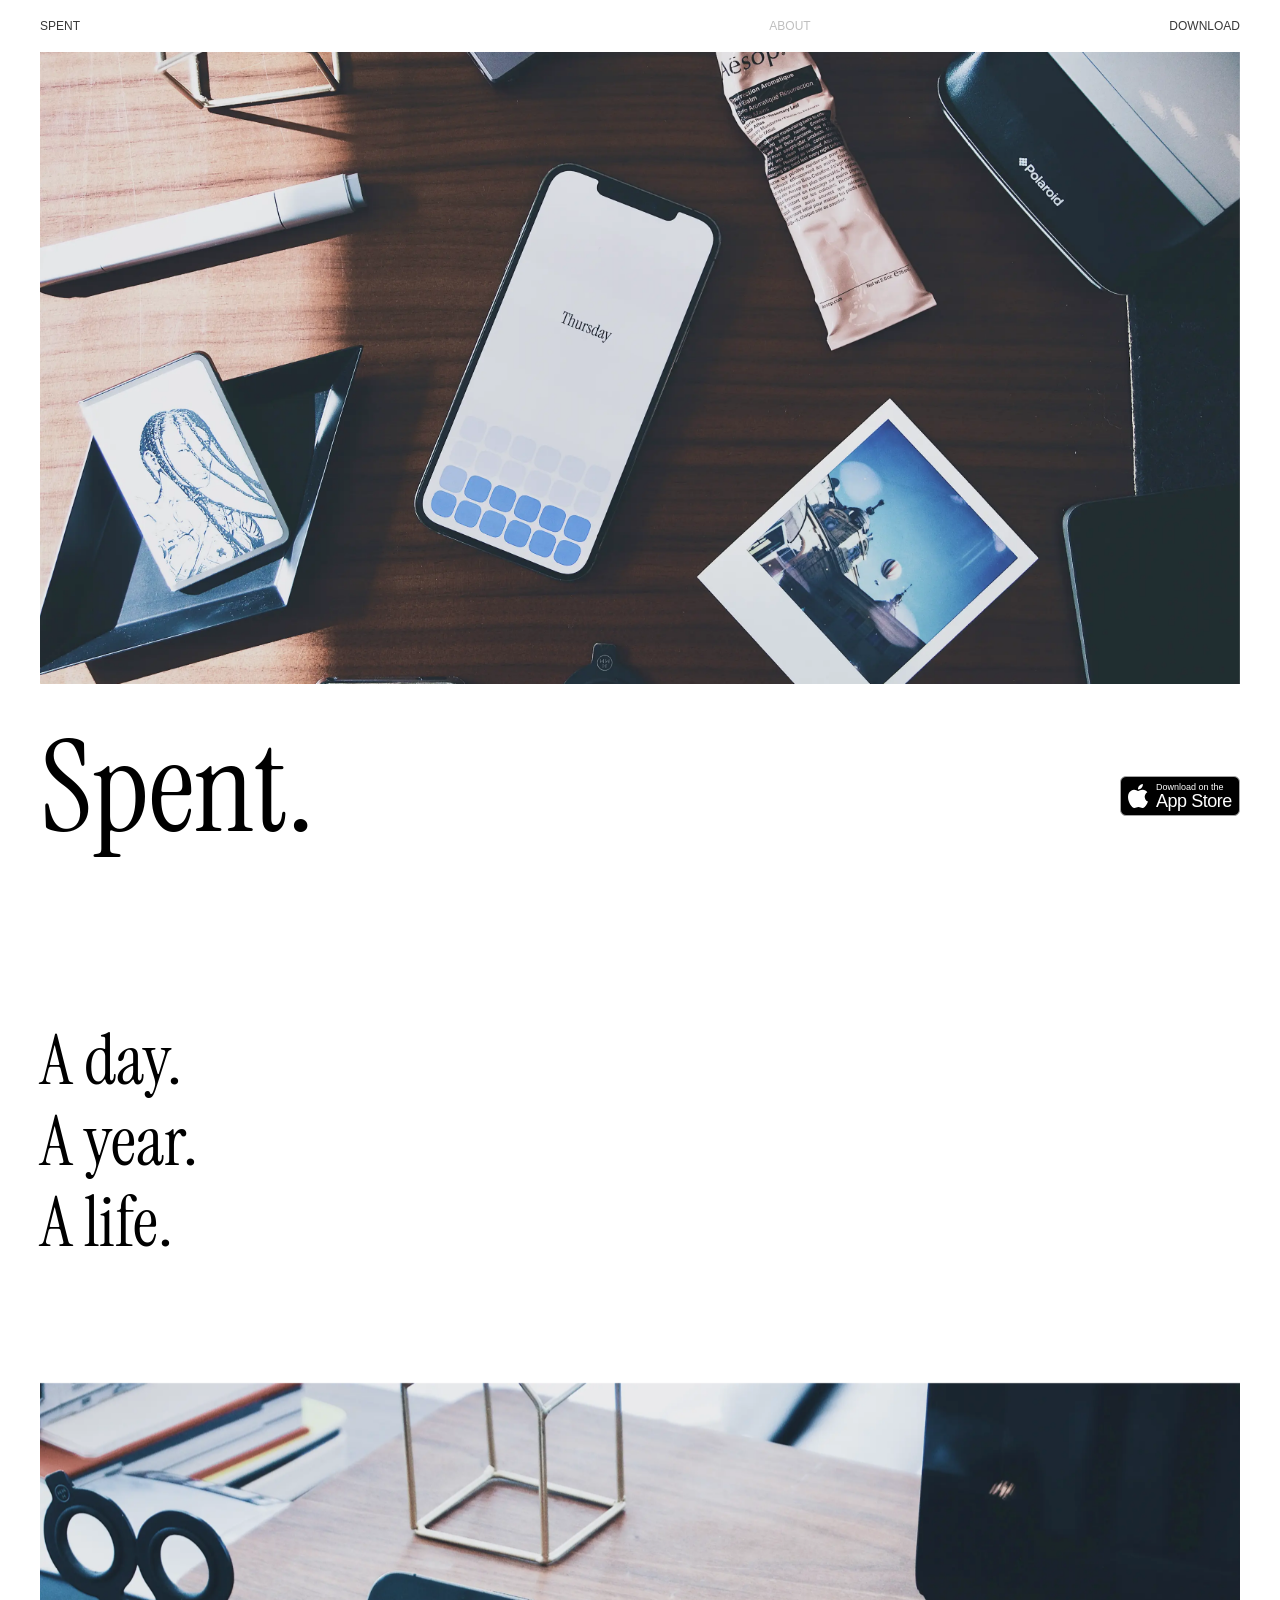
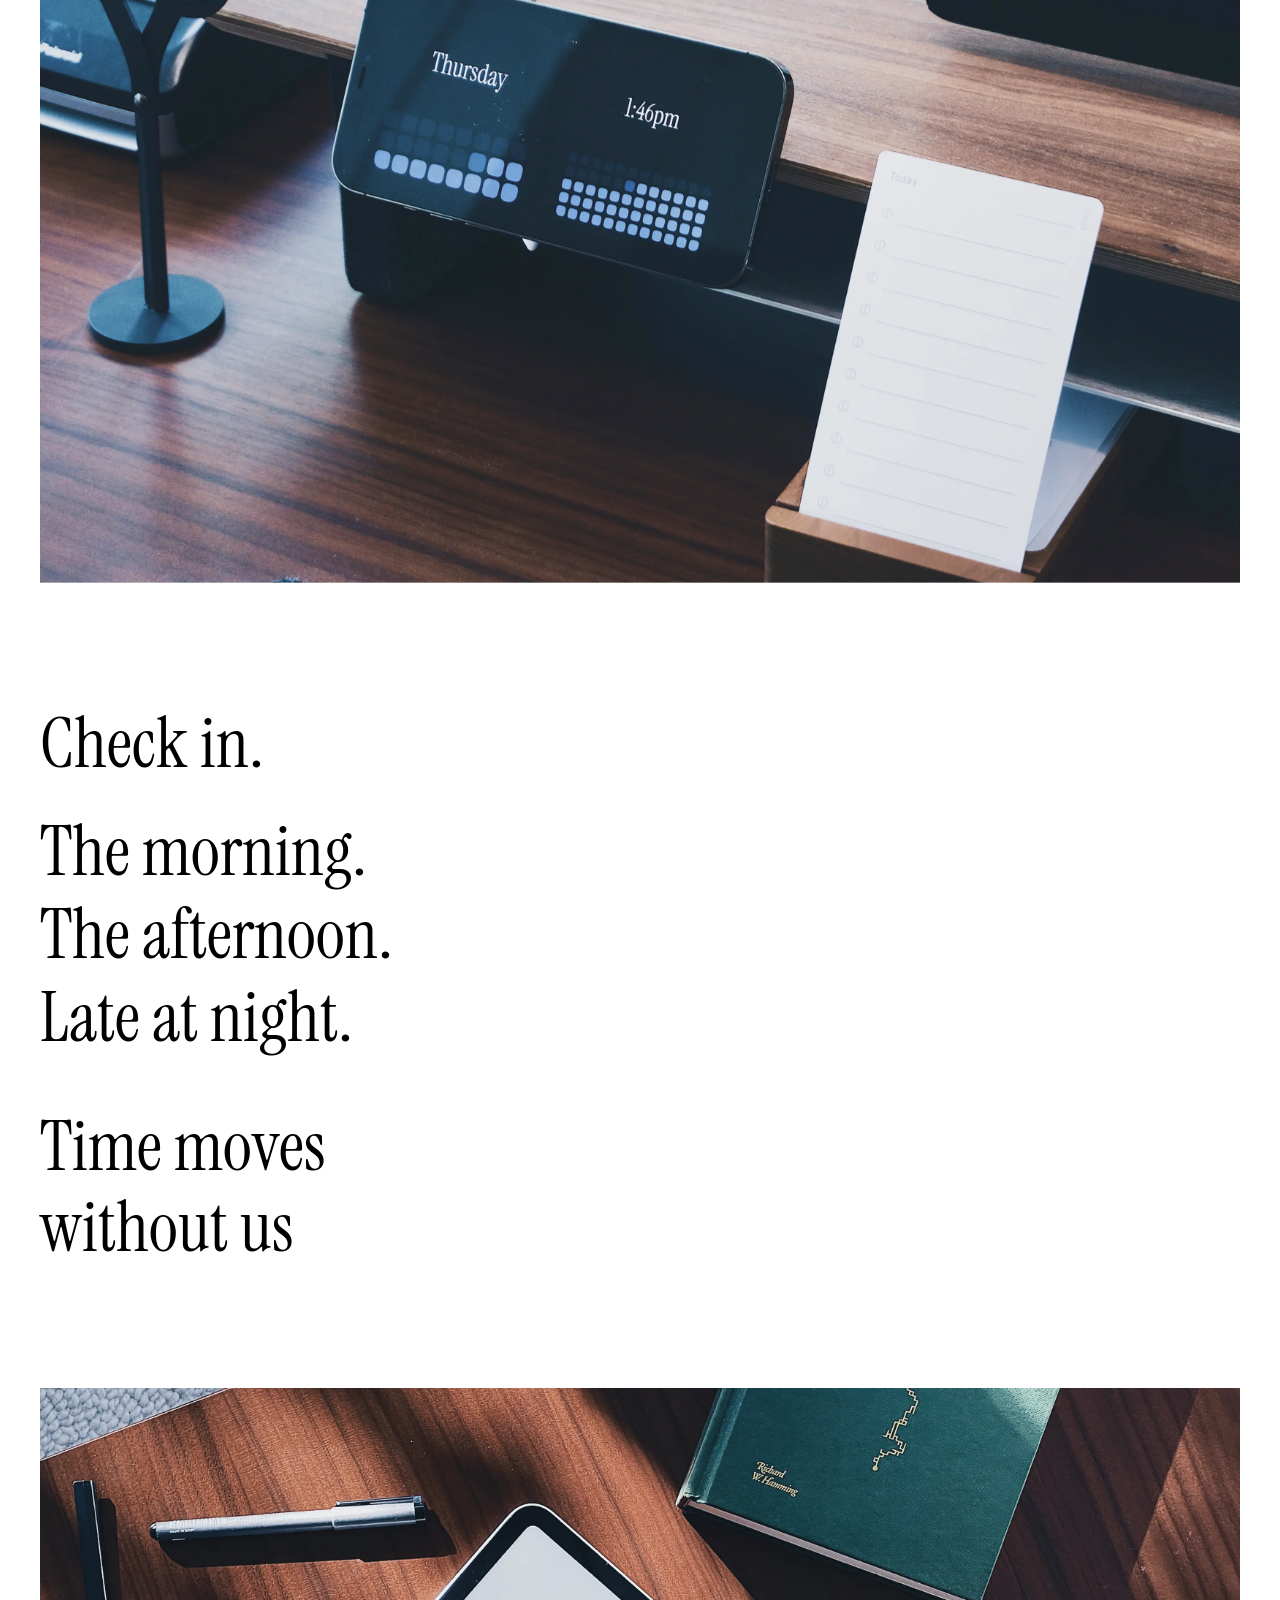
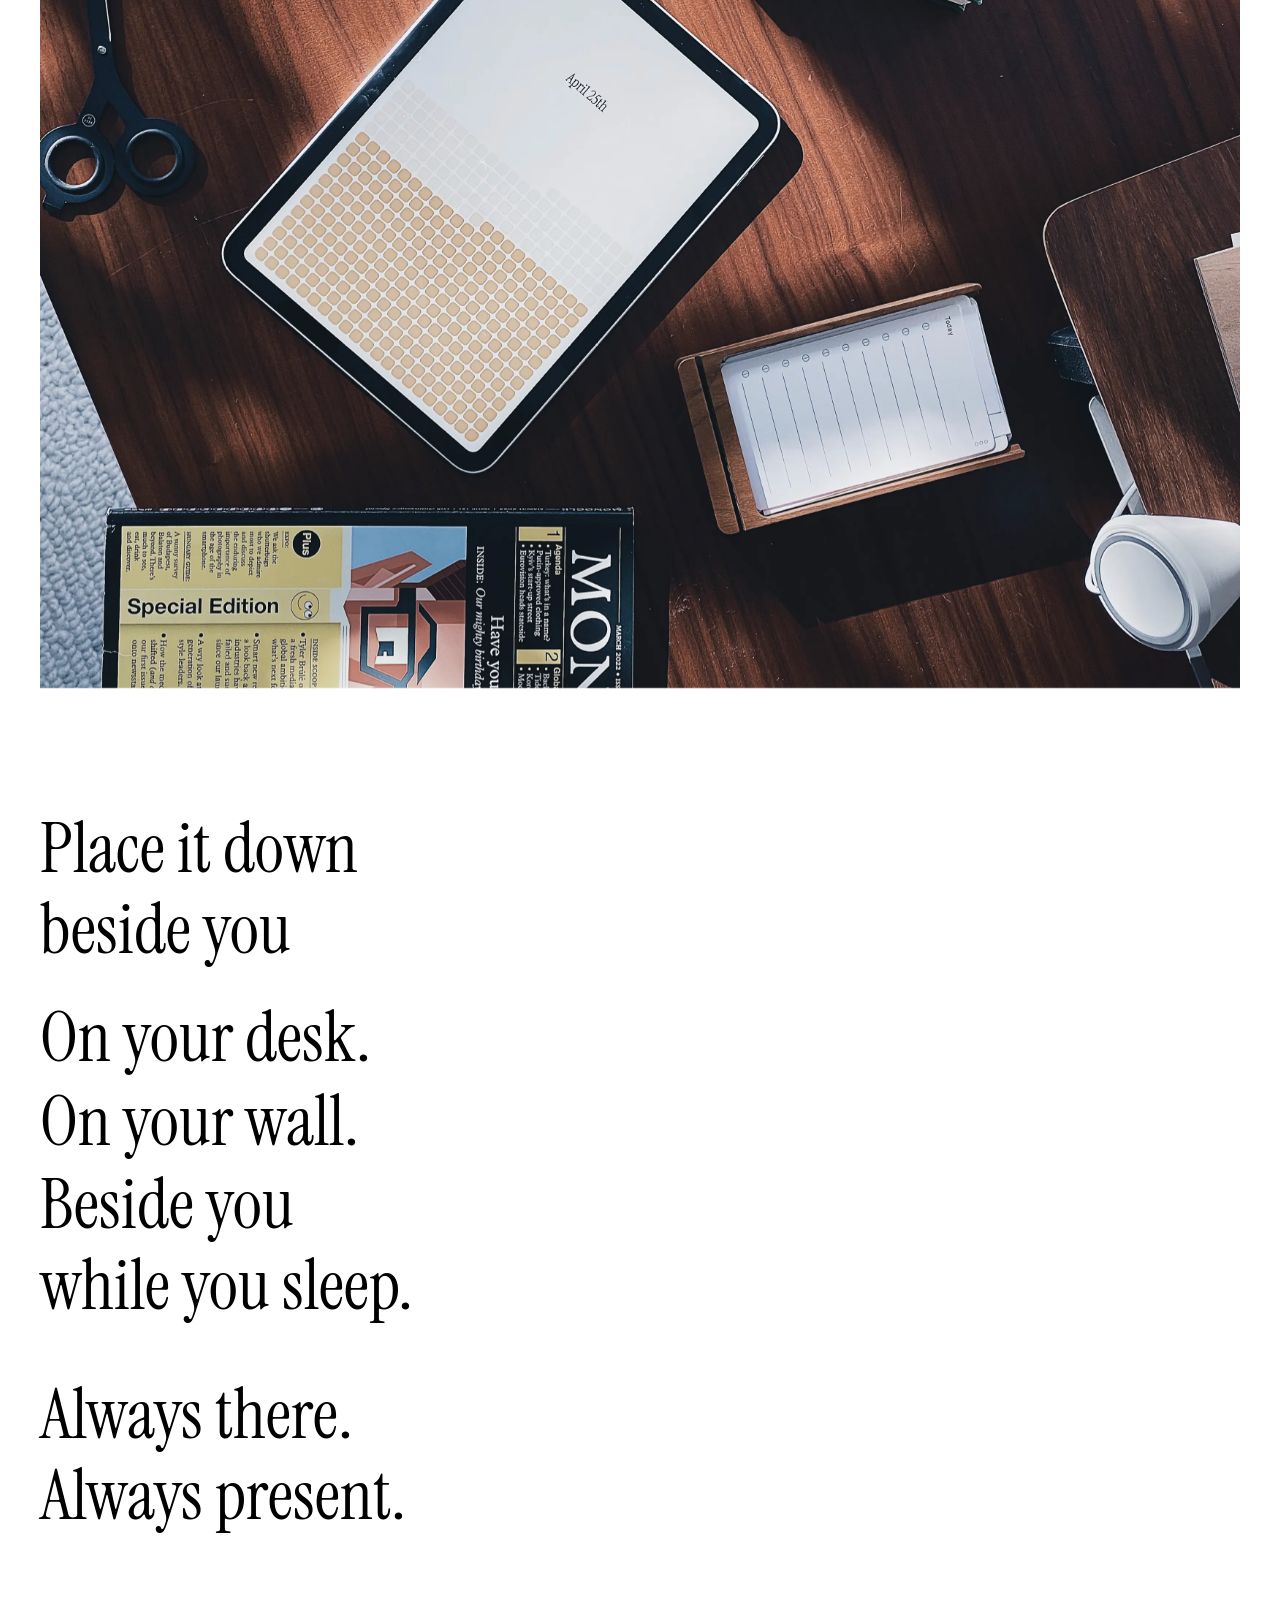
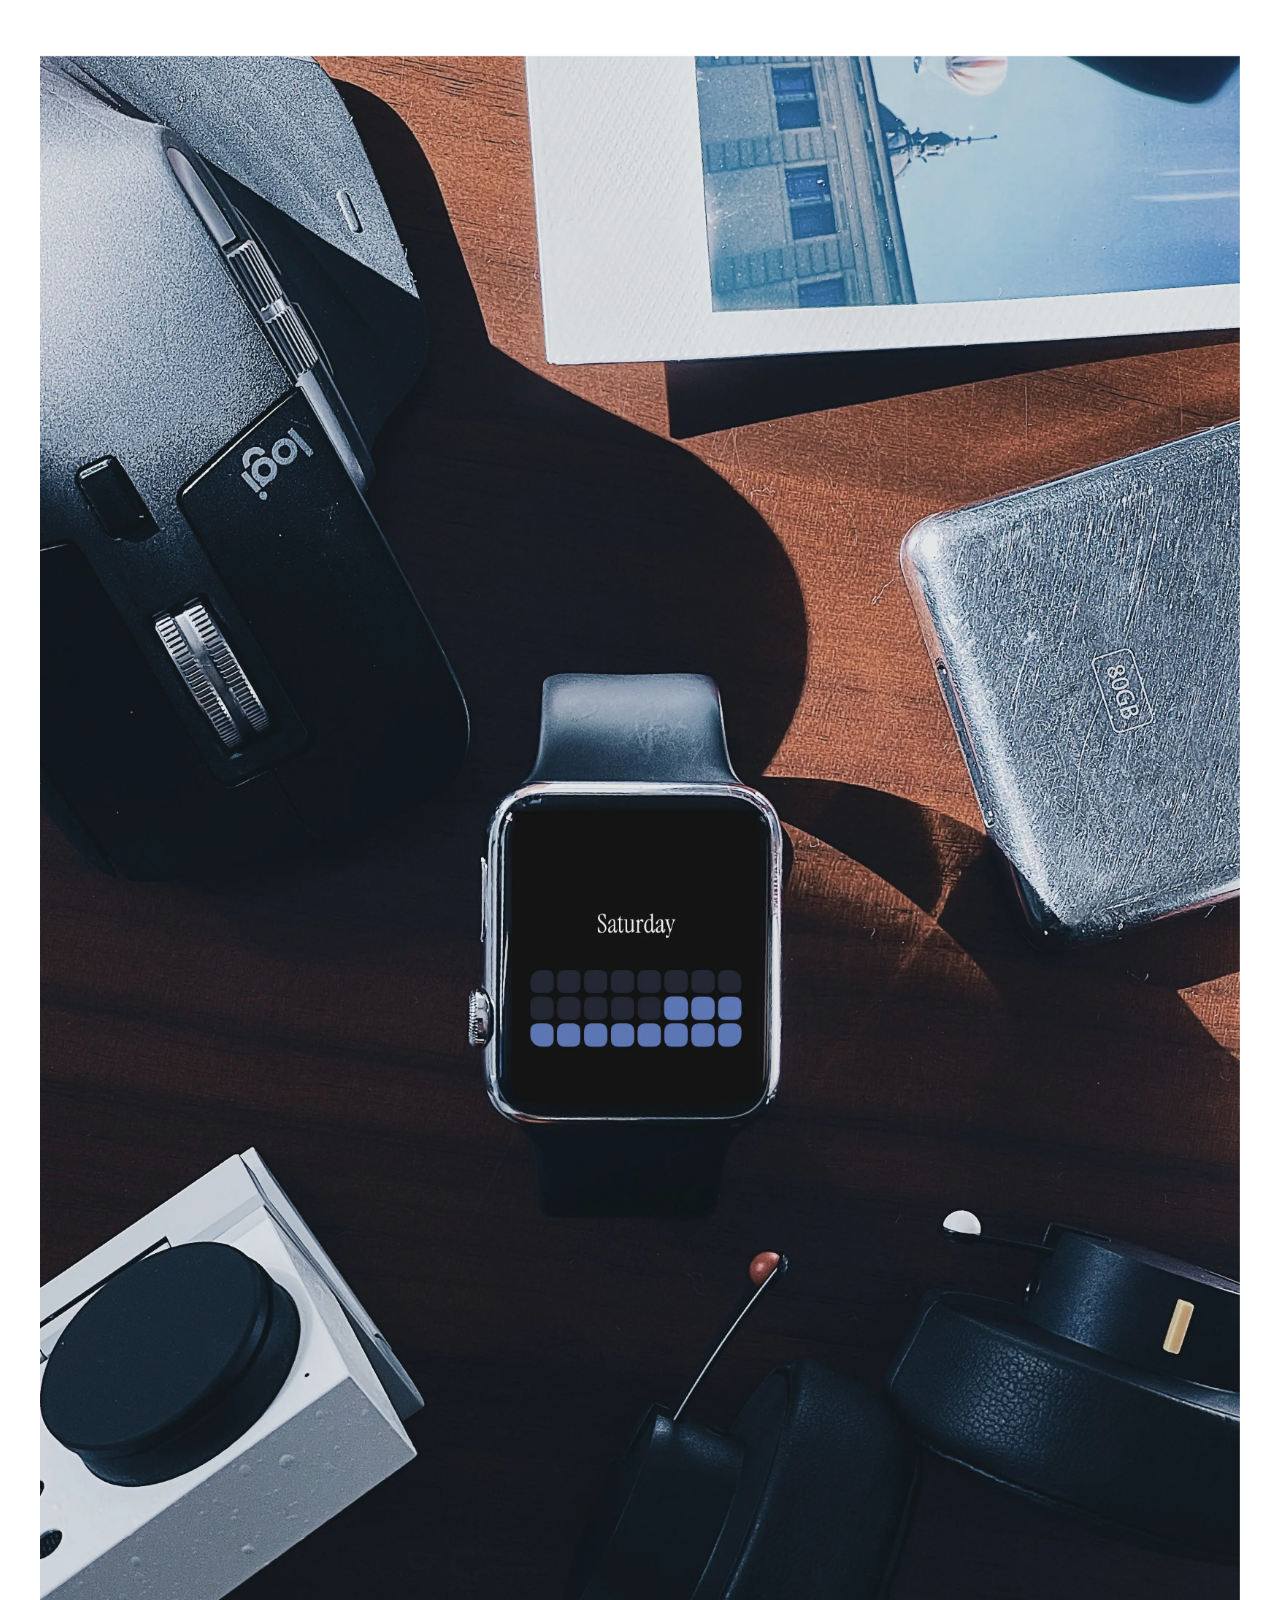
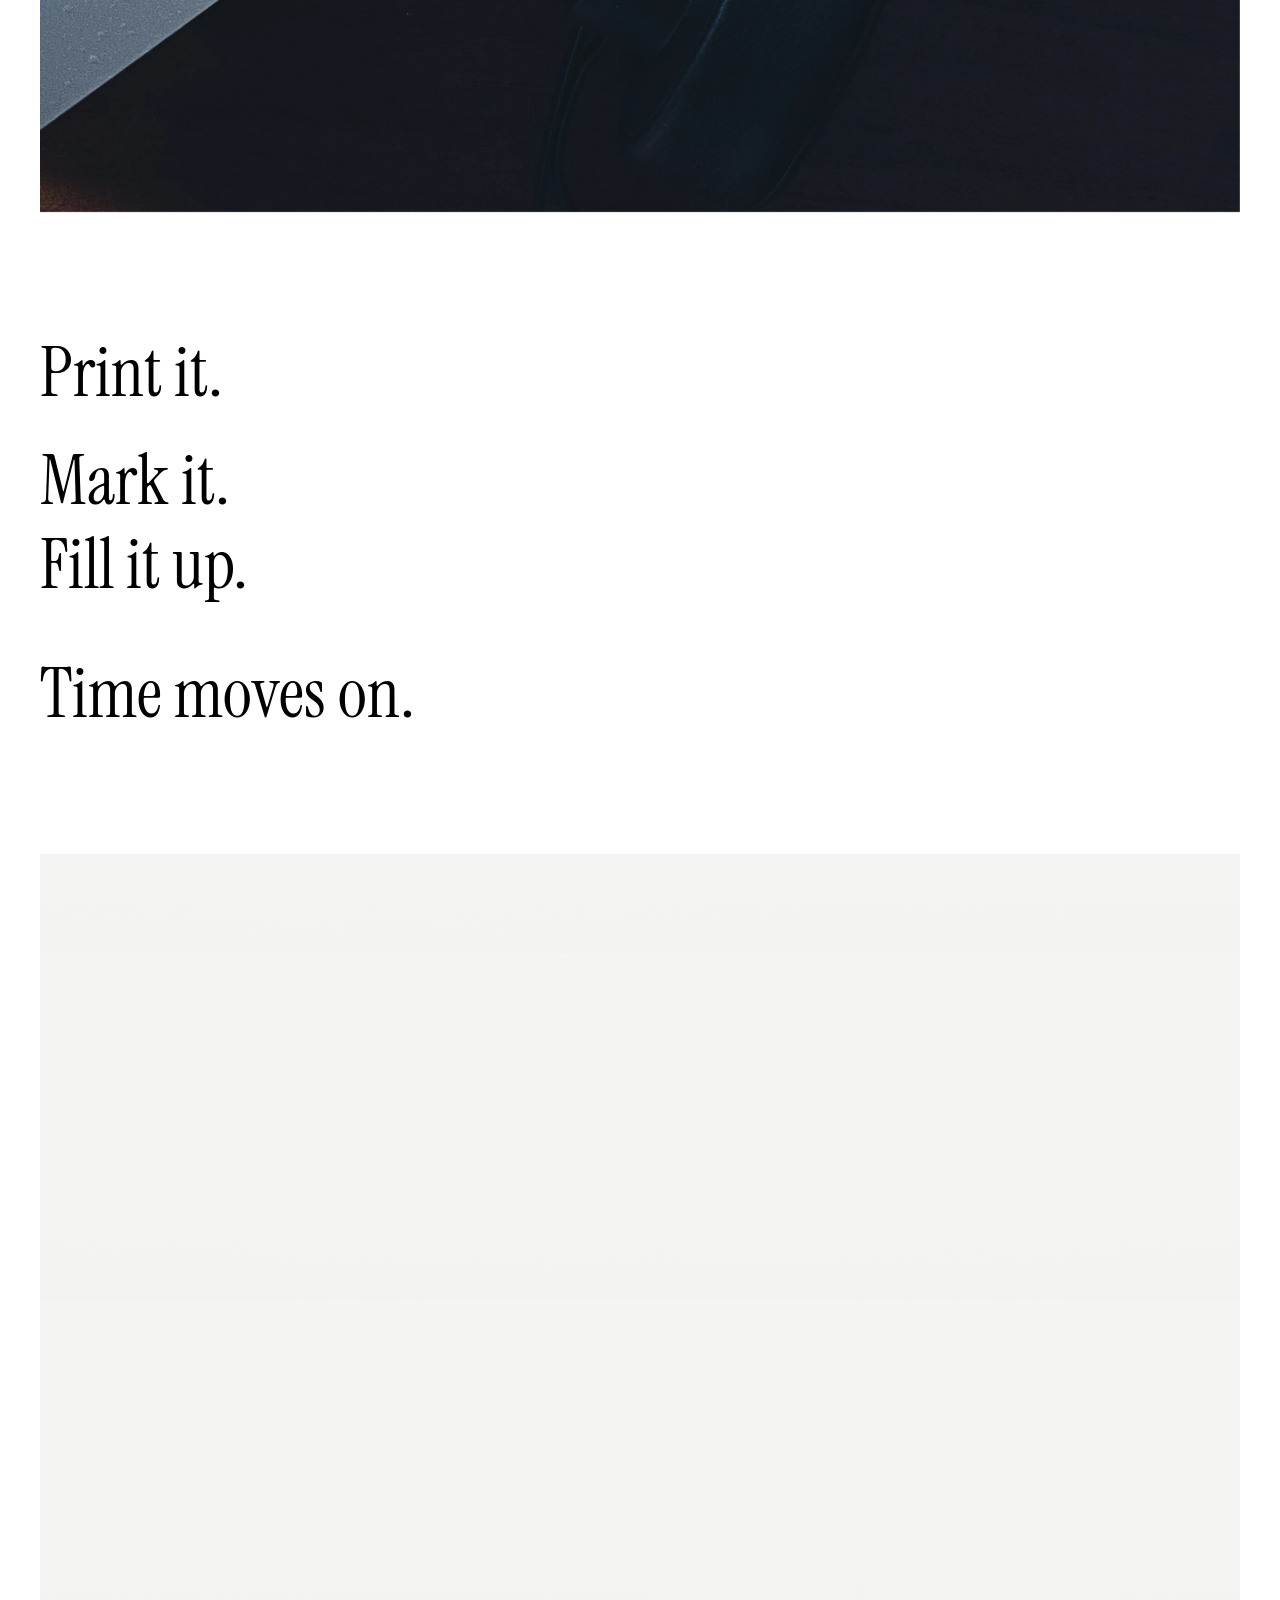
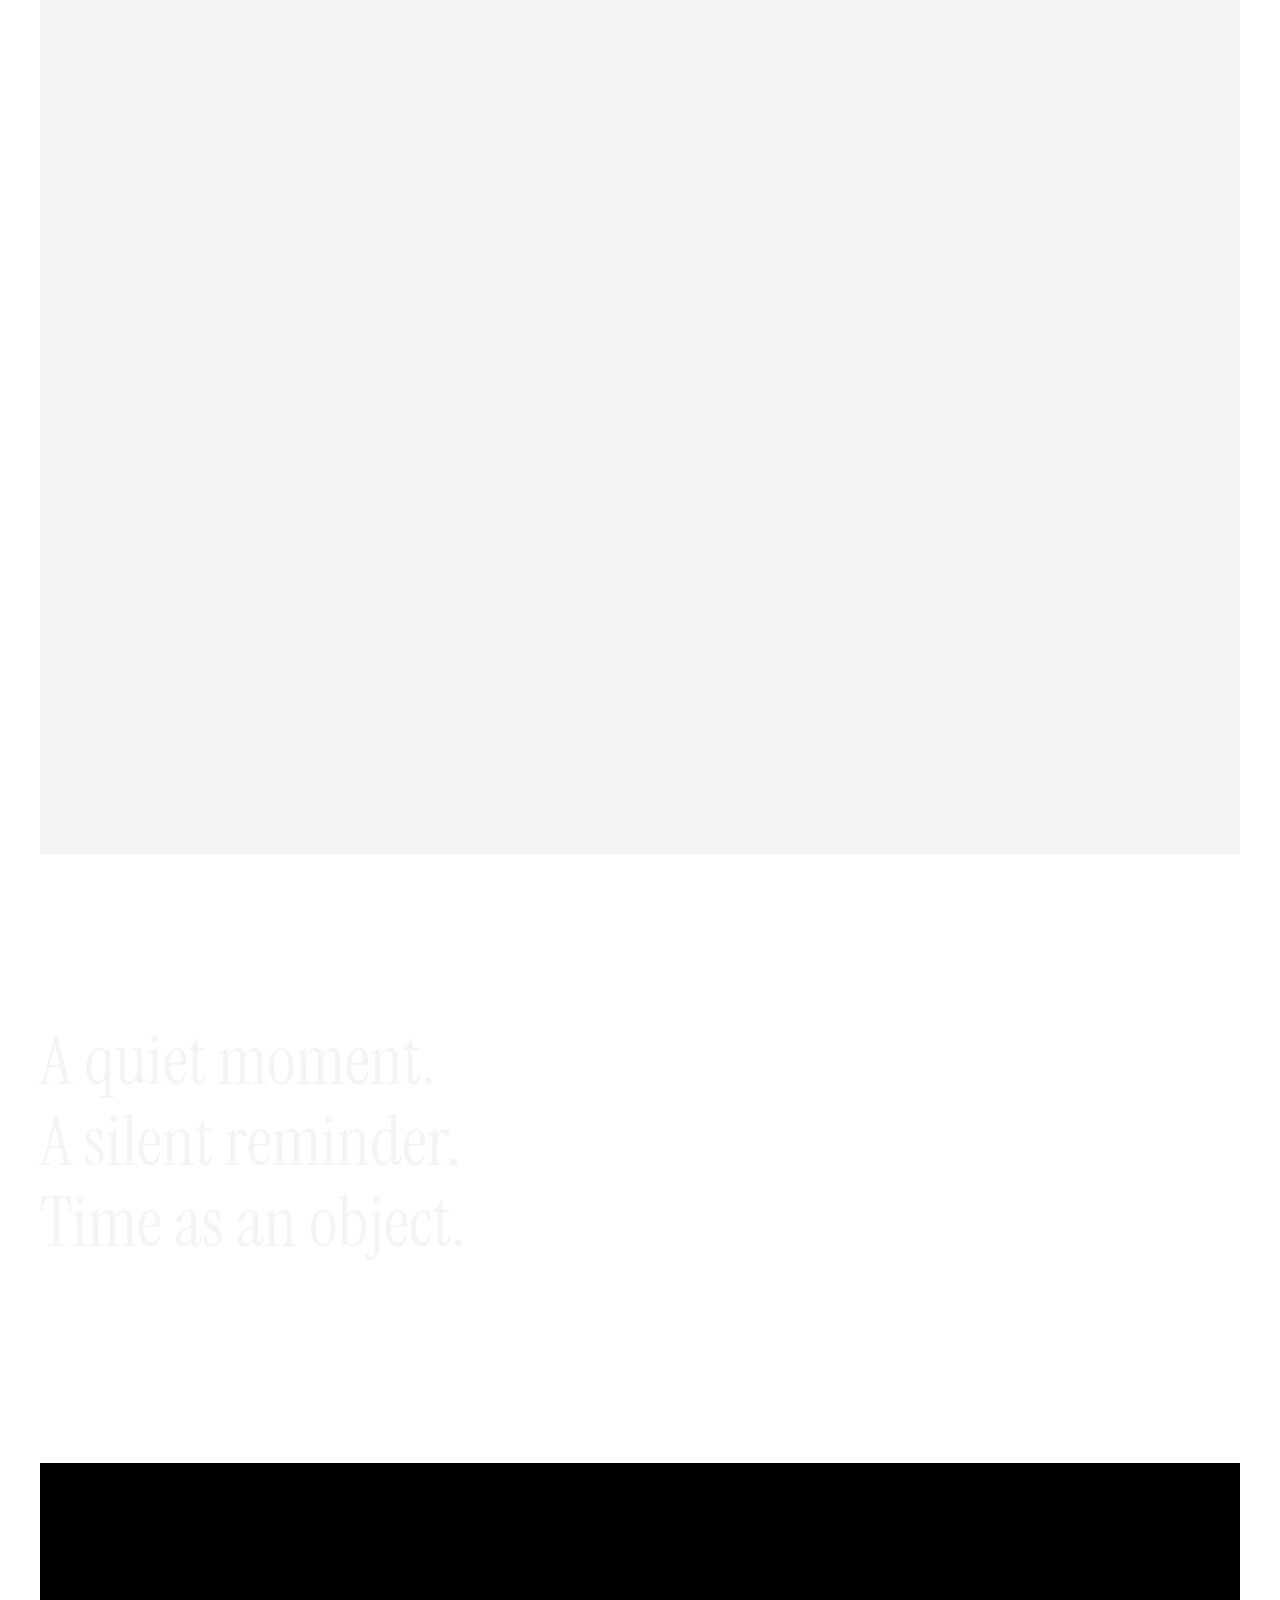
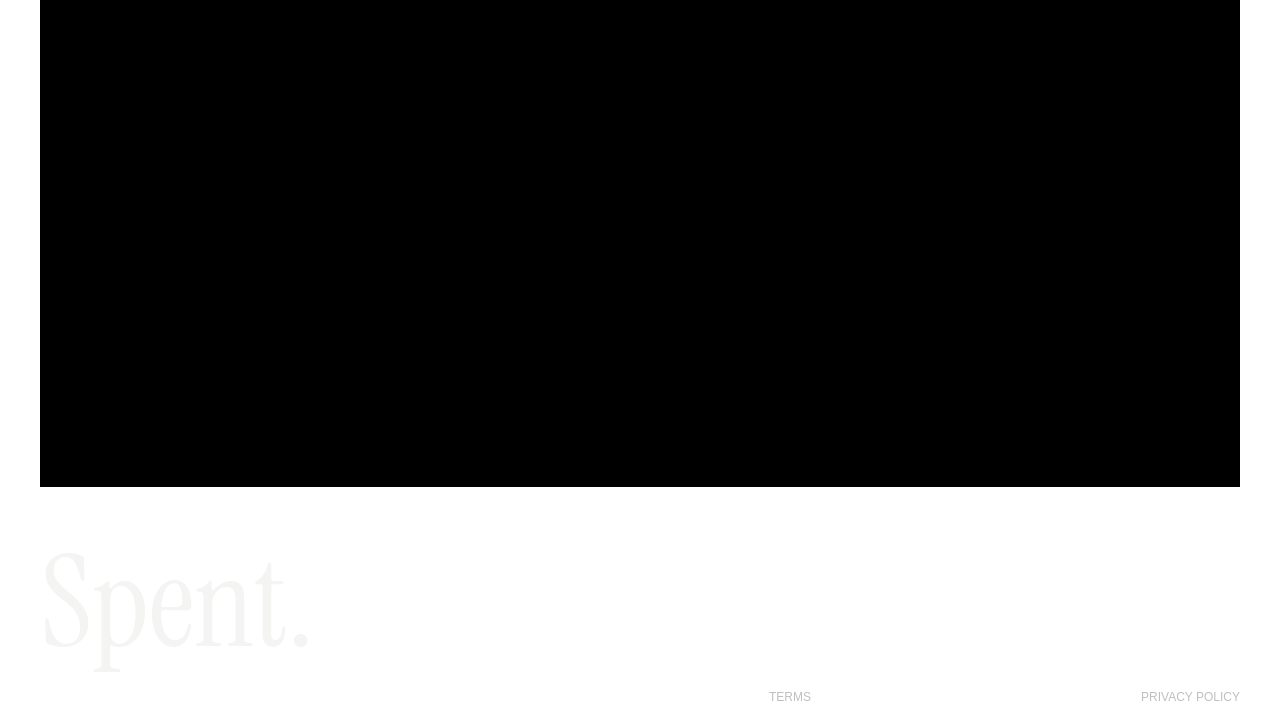
==== index.html @ 056eb9f5 "Play the nav intro fade only once per session. Remember the first hero-page visit in sessionStorage " ====
<!DOCTYPE html>
<html lang="en">
<head>
    <meta charset="UTF-8">
    <meta name="viewport" content="width=device-width, initial-scale=1.0">
    <title>Spent.</title>
    <meta name="description" content="A day. A year. A life.">
    <link rel="preconnect" href="https://fonts.googleapis.com">
    <link rel="preconnect" href="https://fonts.gstatic.com" crossorigin>
    <link href="https://fonts.googleapis.com/css2?family=Inter:wght@500;600&display=swap" rel="stylesheet">
    <link rel="stylesheet" href="styles.css">
    <meta name="apple-mobile-web-app-capable" content="yes">
    <meta name="apple-mobile-web-app-status-bar-style" content="default">
    <link rel="icon" type="image/svg+xml" href="images/favicon/favicon.svg">
    <script>
        try {
            if (sessionStorage.getItem("spent-nav-intro-seen")) {
                document.documentElement.classList.add("nav-intro-seen");
            }
        } catch (error) {}
    </script>
</head>
<body>
    <div class="page" data-node-id="585:6584">
        <div class="top-screen">
            <header class="menu" data-node-id="579:6534">
                <nav class="nav" aria-label="Primary" data-node-id="579:6535">
                    <a href="index.html" class="nav-link nav-link--active nav-link--spent">Spent</a>
                    <span class="nav-spacer" aria-hidden="true"></span>
                    <a href="about.html" class="nav-link nav-link--dimmed">About</a>
                    <a href="#" class="nav-link nav-link--active nav-link--download">Download</a>
                </nav>
            </header>

            <div class="home-frame" data-node-id="579:6540">
                <section class="hero" data-node-id="579:6541">
                    <div class="hero-media is-developing">
                        <img
                            class="hero-image"
                            src="images/hero.webp"
                            alt="Spent on iPhone, on a wooden desk with everyday objects"
                            width="3284"
                            height="2174"
                            fetchpriority="high"
                        >
                        <span class="hero-develop" aria-hidden="true"></span>
                    </div>
                </section>

                <section class="title-row">
                    <h1 class="title" data-node-id="579:6542">Spent.</h1>
                    <a
                        href="#"
                        class="app-store-badge"
                        aria-label="Download on the App Store"
                        data-node-id="579:6544"
                    >
                        <span class="app-store-badge__icon" aria-hidden="true">
                            <img src="assets/apple-logo.svg" alt="">
                        </span>
                        <span class="app-store-badge__copy">
                            <span class="app-store-badge__line">Download on the</span>
                            <span class="app-store-badge__store">App Store</span>
                        </span>
                    </a>
                </section>
            </div>
        </div>

        <main class="story">
            <section id="about" class="story-intro">
                <p class="story-line">A day.</p>
                <p class="story-line">A year.</p>
                <p class="story-line">A life.</p>
            </section>

            <section class="story-block">
                <div class="story-media">
                    <img
                        class="story-image"
                        src="images/story/check-in.webp"
                        alt="Spent on a desk beneath a monitor stand"
                        width="2000"
                        height="1333"
                        loading="lazy"
                    >
                    <span class="story-develop" aria-hidden="true"></span>
                </div>
                <div class="story-copy">
                    <p class="story-line story-line--lead">Check in.</p>
                    <p class="story-line">The morning.</p>
                    <p class="story-line">The afternoon.</p>
                    <p class="story-line">Late at night.</p>
                    <p class="story-line story-line--close">Time moves<br>without us</p>
                </div>
            </section>

            <section class="story-block">
                <div class="story-media">
                    <img
                        class="story-image"
                        src="images/story/beside-you.webp"
                        alt="Spent on iPad on a desk in sunlight"
                        width="2000"
                        height="1333"
                        loading="lazy"
                    >
                    <span class="story-develop" aria-hidden="true"></span>
                </div>
                <div class="story-copy">
                    <p class="story-line story-line--lead">Place it down<br>beside you</p>
                    <p class="story-line">On your desk.</p>
                    <p class="story-line">On your wall.</p>
                    <p class="story-line">Beside you<br>while you sleep.</p>
                    <p class="story-line story-line--close">Always there.<br>Always present.</p>
                </div>
            </section>

            <section class="story-block">
                <div class="story-media">
                    <img
                        class="story-image"
                        src="images/story/print-it.webp"
                        alt="Apple Watch on a wrist in soft light"
                        width="2000"
                        height="1333"
                        loading="lazy"
                    >
                    <span class="story-develop" aria-hidden="true"></span>
                </div>
                <div class="story-copy">
                    <p class="story-line story-line--lead">Print it.</p>
                    <p class="story-line">Mark it.</p>
                    <p class="story-line">Fill it up.</p>
                    <p class="story-line story-line--close">Time moves on.</p>
                </div>
            </section>

            <section class="story-block story-block--last">
                <div class="story-media">
                    <img
                        class="story-image"
                        src="images/story/quiet-moment.webp"
                        alt="A printed year calendar pinned to a white wall"
                        width="2000"
                        height="1333"
                        loading="lazy"
                    >
                    <span class="story-develop" aria-hidden="true"></span>
                </div>
                <div class="story-copy">
                    <p class="story-line story-line--close">A quiet moment.<br>A silent reminder.<br>Time as an object.</p>
                </div>
            </section>
        </main>

        <footer class="site-footer">
            <div class="site-footer__credit">
                <p class="site-footer__text">An object by StudioStudio</p>
            </div>
            <div class="site-footer__closing">
                <div class="site-footer__title-row">
                    <p class="title site-footer__title">Spent.</p>
                    <a
                        href="#"
                        class="app-store-badge"
                        aria-label="Download on the App Store"
                    >
                        <span class="app-store-badge__icon" aria-hidden="true">
                            <img src="assets/apple-logo.svg" alt="">
                        </span>
                        <span class="app-store-badge__copy">
                            <span class="app-store-badge__line">Download on the</span>
                            <span class="app-store-badge__store">App Store</span>
                        </span>
                    </a>
                </div>
                <nav class="site-footer__legal-nav" aria-label="Legal">
                    <a href="#" class="site-footer__legal-link site-footer__legal-link--terms">Terms</a>
                    <a href="#" class="site-footer__legal-link site-footer__legal-link--privacy">Privacy Policy</a>
                </nav>
            </div>
        </footer>
    </div>
    <script src="main.js"></script>
</body>
</html>
---- styles.css ----
/* Figma tokens — file IQTXoSvIH6yAjoppLTlvnV, frame 585:6566 */
:root {
    --night: #383838;
    --text-dimmed: #bfbfbf;
    --background: #ffffff;
    --text-primary: #000000;
    --badge-border: #a6a6a6;
    --page-padding: 40px;
    --menu-padding: 20px;
    --section-gap: 48px;
    --title-size: 128px;
    --story-size: clamp(32px, 5.5vw, 88px);
    --story-block-gap: 120px;
    --footer-text-size: clamp(40px, 6vw, 72px);
    --footer-padding: 48px;
    --footer-top-gap: 40px;
    --reveal-duration: 1.35s;
    --reveal-ease: cubic-bezier(0.25, 0.1, 0.25, 1);
    --hero-develop-duration: 6.5s;
    --hero-develop-delay: 0.7s;
    --hero-develop-ease: cubic-bezier(0.22, 1, 0.36, 1);
    --nav-fade-delay: calc(var(--hero-develop-delay) + var(--hero-develop-duration) * 0.55);
    --story-develop-duration: calc(var(--hero-develop-duration) / 2);
    --story-develop-delay: calc(var(--hero-develop-delay) / 2);
    --polaroid-text: #f4f4f3;
    --text-develop-duration: var(--hero-develop-duration);
    --footer-develop-duration: calc(var(--text-develop-duration) * 1.5);
    --footer-develop-delay: calc(var(--hero-develop-delay) * 2);
    --footer-reveal-duration: calc(var(--reveal-duration) * 1.5);
    --link-hover-duration: 1.5s;
    --link-hover-ease: cubic-bezier(0.25, 0.1, 0.25, 1);
}

@font-face {
    font-family: "Instrument Serif";
    src: url("fonts/InstrumentSerif-Regular.ttf") format("truetype");
    font-weight: 400;
    font-style: normal;
    font-display: swap;
}

*,
*::before,
*::after {
    margin: 0;
    padding: 0;
    box-sizing: border-box;
    -webkit-font-smoothing: antialiased;
    -moz-osx-font-smoothing: grayscale;
}

html {
    height: 100%;
    scroll-behavior: smooth;
}

body {
    min-height: 100%;
    background-color: var(--background);
    color: var(--text-primary);
    overflow-x: hidden;
}

img {
    display: block;
    max-width: 100%;
}

video {
    display: block;
    max-width: 100%;
}

a {
    color: inherit;
    text-decoration: none;
}

.page {
    width: 100%;
    min-height: 100%;
    display: flex;
    flex-direction: column;
    align-items: center;
}

/* Figma Desktop frame — nav + hero + title = one viewport */
.top-screen {
    width: 100%;
    height: 100dvh;
    max-height: 100dvh;
    display: flex;
    flex-direction: column;
    align-items: center;
    padding-left: var(--page-padding);
    padding-right: var(--page-padding);
    padding-top: env(safe-area-inset-top);
    padding-bottom: env(safe-area-inset-bottom);
    overflow: hidden;
}

/* Section: menu — 579:6534 */
.menu {
    width: 100%;
    display: flex;
    align-items: center;
    justify-content: center;
    padding-top: var(--menu-padding);
    padding-bottom: var(--menu-padding);
    flex-shrink: 0;
}

.top-screen:has(.hero-media.is-developing) .menu,
.top-screen:has(.hero-media.is-developing) .title-row .app-store-badge {
    opacity: 0;
    animation: nav-fade-in var(--reveal-duration) var(--reveal-ease) var(--nav-fade-delay) both;
}

html.nav-intro-seen .top-screen:has(.hero-media.is-developing) .menu,
html.nav-intro-seen .top-screen:has(.hero-media.is-developing) .title-row .app-store-badge {
    opacity: 1;
    animation: none;
}

@keyframes nav-fade-in {
    from {
        opacity: 0;
    }

    to {
        opacity: 1;
    }
}

.nav {
    width: 100%;
    display: grid;
    grid-template-columns: repeat(4, 1fr);
    align-items: center;
    font-family: "Helvetica Neue", Helvetica, Inter, sans-serif;
    font-size: 12px;
    font-weight: 500;
    line-height: 1;
    text-transform: uppercase;
    white-space: nowrap;
}

.nav-link {
    font-weight: 500;
    transition: color var(--link-hover-duration) var(--link-hover-ease);
}

.nav-link--active {
    color: var(--night);
}

.nav-link--active:hover,
.nav-link--active:focus-visible {
    color: var(--text-dimmed);
}

.nav-link--spent {
    grid-column: 1;
    justify-self: start;
}

.nav-link--spent.nav-link--dimmed {
    grid-column: 1;
    justify-self: start;
}

.nav-spacer {
    grid-column: 2;
}

.nav-link--dimmed {
    color: var(--text-dimmed);
    grid-column: 3;
    justify-self: center;
}

.nav-link--dimmed:hover,
.nav-link--dimmed:focus-visible {
    color: var(--night);
}

.nav-link--about {
    grid-column: 3;
    justify-self: center;
}

.nav-link--dimmed[aria-disabled="true"] {
    cursor: default;
}

.nav-link--dimmed[aria-disabled="true"]:hover,
.nav-link--dimmed[aria-disabled="true"]:focus-visible {
    color: var(--text-dimmed);
}

.nav-link--download {
    grid-column: 4;
    justify-self: end;
}

/* Figma content column — 579:6540 */
.home-frame {
    width: 100%;
    flex: 1;
    min-height: 0;
    display: flex;
    flex-direction: column;
}

/* Section: hero — 579:6541 */
.hero {
    position: relative;
    width: 100%;
    flex: 1;
    min-height: 0;
    overflow: hidden;
}

.hero-media {
    position: absolute;
    inset: 0;
    overflow: hidden;
}

.hero-image {
    position: absolute;
    inset: 0;
    width: 100%;
    height: 100%;
    max-width: none;
    object-fit: cover;
    object-position: center;
    pointer-events: none;
    opacity: 0.08;
    filter: brightness(0.18) saturate(0.2) sepia(0.12);
}

.hero-develop,
.story-develop {
    position: absolute;
    inset: 0;
    pointer-events: none;
    opacity: 1;
    background: linear-gradient(
        180deg,
        rgba(244, 244, 243, 0.96) 0%,
        rgba(244, 244, 243, 0.94) 100%
    );
}

.hero-media.is-developing .hero-image {
    will-change: opacity, filter;
    animation: hero-photo-develop var(--hero-develop-duration) var(--hero-develop-ease) var(--hero-develop-delay) forwards;
}

.hero-media.is-developing .hero-develop {
    animation: hero-wash-clear var(--hero-develop-duration) var(--hero-develop-ease) var(--hero-develop-delay) forwards;
}

.hero-media.is-developed .hero-image {
    opacity: 1;
    filter: none;
}

.hero-media.is-developed .hero-develop {
    opacity: 0;
}

.hero-media--video .hero-video {
    position: absolute;
    inset: 0;
    width: 100%;
    height: 100%;
    max-width: none;
    object-fit: cover;
    object-position: center;
    pointer-events: none;
    opacity: 0.08;
    filter: brightness(0.18) saturate(0.2) sepia(0.12);
}

.hero-media--video.is-developing .hero-video {
    will-change: opacity, filter;
    animation: hero-photo-develop var(--hero-develop-duration) var(--hero-develop-ease) var(--hero-develop-delay) forwards;
}

.hero-media--video.is-developing .hero-develop {
    animation: hero-wash-clear var(--hero-develop-duration) var(--hero-develop-ease) var(--hero-develop-delay) forwards;
}

.hero-media--video.is-developed .hero-video {
    opacity: 1;
    filter: none;
}

.hero-media--video.is-developed .hero-develop {
    opacity: 0;
}

.hero-video--mobile {
    display: none;
}

@media (max-width: 768px) {
    .hero-video--desktop {
        display: none;
    }

    .hero-video--mobile {
        display: block;
    }
}

@keyframes hero-photo-develop {
    from {
        opacity: 0.08;
        filter: brightness(0.18) saturate(0.2) sepia(0.12);
    }

    to {
        opacity: 1;
        filter: brightness(1) saturate(1) sepia(0);
    }
}

@keyframes hero-wash-clear {
    to {
        opacity: 0;
    }
}

@media (prefers-reduced-motion: reduce) {
    .hero-image,
    .hero-media--video .hero-video {
        opacity: 1;
        filter: none;
    }

    .hero-develop,
    .story-develop {
        display: none;
    }

    .hero-media.is-developing .hero-image,
    .hero-media.is-developing .hero-develop,
    .hero-media--video.is-developing .hero-video,
    .hero-media--video.is-developing .hero-develop,
    .story-media.is-visible .story-image,
    .story-media.is-visible .story-develop {
        animation: none;
    }

    .story-media .story-image {
        opacity: 1;
        filter: none;
    }

    .menu,
    .title-row .app-store-badge {
        opacity: 1;
        animation: none;
    }
}

/* Section: title row — 579:6542 + 579:6544 */
.title-row {
    width: 100%;
    display: flex;
    align-items: center;
    justify-content: space-between;
    gap: 24px;
    flex-shrink: 0;
    padding-top: var(--section-gap);
    padding-bottom: var(--page-padding);
    min-height: calc(var(--title-size) + var(--section-gap) + var(--page-padding));
}

.title {
    font-family: "Instrument Serif", Georgia, "Times New Roman", serif;
    font-size: var(--title-size);
    font-weight: 400;
    line-height: 1;
    color: var(--text-primary);
    word-break: break-word;
}

@media (min-width: 769px) {
    .title {
        /* Serif cap height sits low in the em box at large sizes */
        transform: translateY(-0.06em);
    }
}

/* App Store badge — Component 2, 579:6544 */
.app-store-badge {
    display: inline-flex;
    align-items: center;
    flex-shrink: 0;
    width: 120px;
    height: 40px;
    padding: 0;
    background: #000000;
    border: 1px solid var(--badge-border);
    border-radius: 6px;
    overflow: hidden;
    transition: opacity 0.2s ease;
}

.app-store-badge:hover {
    opacity: 0.88;
}

.app-store-badge__icon {
    position: relative;
    width: 20px;
    height: 24px;
    margin-left: 7px;
    flex-shrink: 0;
    overflow: hidden;
}

.app-store-badge__icon img {
    position: absolute;
    inset: 0;
    width: 100%;
    height: 100%;
}

.app-store-badge__copy {
    display: flex;
    flex-direction: column;
    align-items: flex-start;
    justify-content: center;
    margin-left: 8px;
    color: #ffffff;
}

.app-store-badge__line {
    font-family: -apple-system, BlinkMacSystemFont, "SF Pro Text", "Helvetica Neue", sans-serif;
    font-size: 9px;
    font-weight: 500;
    line-height: 9px;
}

.app-store-badge__store {
    font-family: -apple-system, BlinkMacSystemFont, "SF Pro Display", "Helvetica Neue", sans-serif;
    font-size: 18px;
    font-weight: 500;
    line-height: 1;
    letter-spacing: -0.47px;
}

@media (max-width: 1200px) {
    :root {
        --title-size: clamp(64px, 8vw, 128px);
        --section-gap: clamp(24px, 3vh, 48px);
    }
}

@media (max-width: 768px) {
    :root {
        --page-padding: 20px;
        --title-size: clamp(48px, 12vw, 96px);
        --section-gap: clamp(16px, 2.5vh, 32px);
    }

    .menu {
        align-items: center;
        height: auto;
        padding-top: var(--menu-padding);
        padding-bottom: var(--menu-padding);
    }

    .title-row {
        align-items: center;
        gap: 16px;
        min-height: auto;
        padding-top: var(--section-gap);
        padding-bottom: 20px;
    }

    .title {
        transform: translateY(-0.04em);
    }
}

@media (max-height: 700px) {
    :root {
        --title-size: clamp(40px, 10vh, 80px);
        --section-gap: 16px;
    }

    .menu {
        align-items: center;
        height: auto;
        padding-top: var(--menu-padding);
        padding-bottom: var(--menu-padding);
    }

    .title-row {
        padding-bottom: 16px;
    }
}

@media (max-width: 480px) {
    .nav {
        font-size: 11px;
    }
}

/* Story page — frame 585:6584 */
.story {
    width: 100%;
    padding-left: var(--page-padding);
    padding-right: var(--page-padding);
}

/* About page — frame 595:8399 */
.about {
    width: 100%;
    padding-left: var(--page-padding);
    padding-right: var(--page-padding);
    padding-bottom: var(--page-padding);
    display: flex;
    flex-direction: column;
    gap: var(--story-block-gap);
}

.about-copy {
    padding-top: var(--story-block-gap);
}

.about-copy .story-copy {
    gap: 0.75em;
}

.about-copy .story-line--lead {
    margin-bottom: 0.75em;
}

.about-copy .story-line--close {
    margin-top: 2.5em;
}

.story-intro {
    padding-top: var(--story-block-gap);
    padding-bottom: var(--story-block-gap);
}

.story-block {
    display: flex;
    flex-direction: column;
    gap: var(--story-block-gap);
    padding-bottom: var(--story-block-gap);
}

.story-block--last {
    padding-bottom: calc(var(--story-block-gap) + var(--page-padding));
}

.story-image {
    width: 100%;
    height: auto;
    max-width: none;
    display: block;
}

.story-media {
    position: relative;
    width: 100%;
}

.story-media .story-image {
    opacity: 0.08;
    filter: brightness(0.18) saturate(0.2) sepia(0.12);
}

.story-media.is-visible .story-image {
    will-change: opacity, filter;
    animation: hero-photo-develop var(--story-develop-duration) var(--hero-develop-ease) var(--story-develop-delay) forwards;
}

.story-media.is-visible .story-develop {
    animation: hero-wash-clear var(--story-develop-duration) var(--hero-develop-ease) var(--story-develop-delay) forwards;
}

.story-media.is-developed .story-image {
    opacity: 1;
    filter: none;
}

.story-media.is-developed .story-develop {
    opacity: 0;
}

.story-copy {
    display: flex;
    flex-direction: column;
    gap: 0.15em;
}

.story-line {
    font-family: "Instrument Serif", Georgia, "Times New Roman", serif;
    font-size: var(--story-size);
    font-weight: 400;
    line-height: 1.15;
    color: var(--polaroid-text);
}

.story-line--lead {
    margin-bottom: 0.35em;
}

.story-line--close {
    margin-top: 0.65em;
}

/* Scroll reveal — polaroid develop on editorial text */
@keyframes text-polaroid-develop {
    from {
        color: var(--polaroid-text);
    }

    to {
        color: var(--text-primary);
    }
}

@keyframes footer-credit-fade-in {
    from {
        opacity: 0;
    }

    to {
        opacity: 1;
    }
}

.story-line.is-visible {
    will-change: color;
    animation: text-polaroid-develop var(--text-develop-duration) var(--hero-develop-ease) var(--reveal-delay, 0ms) forwards;
}

.site-footer__title.is-visible {
    will-change: color;
    animation: text-polaroid-develop var(--footer-develop-duration) var(--hero-develop-ease) var(--footer-develop-delay) forwards;
}

.site-footer__text.is-visible {
    will-change: opacity;
    animation: footer-credit-fade-in var(--footer-develop-duration) var(--hero-develop-ease) var(--footer-develop-delay) forwards;
}

.site-footer__closing .app-store-badge {
    opacity: 0;
    transition: opacity var(--footer-reveal-duration) var(--reveal-ease);
    transition-delay: 0ms;
}

.site-footer__closing .app-store-badge.is-visible {
    opacity: 1;
    transition-delay: var(--footer-develop-delay);
}

@media (prefers-reduced-motion: reduce) {
    .story-line,
    .site-footer__title {
        color: var(--text-primary);
        animation: none;
    }

    .site-footer__text {
        opacity: 1;
        animation: none;
    }

    .site-footer__closing .app-store-badge {
        opacity: 1;
        transition: none;
    }
}

.site-footer {
    width: 100%;
    min-height: 100vh;
    min-height: 100dvh;
    padding-top: 0;
    padding-left: var(--page-padding);
    padding-right: var(--page-padding);
    display: flex;
    flex-direction: column;
}

.site-footer__credit {
    width: 100%;
    flex: 1 1 auto;
    display: flex;
    align-items: flex-end;
    justify-content: flex-end;
    min-height: 0;
    margin-top: var(--footer-top-gap);
    padding-right: var(--footer-padding);
    padding-bottom: var(--footer-padding);
    padding-left: var(--footer-padding);
    background: #000000;
}

.site-footer__text {
    font-family: "Instrument Serif", Georgia, "Times New Roman", serif;
    font-size: var(--footer-text-size);
    font-weight: 400;
    line-height: 1.05;
    color: var(--night);
    opacity: 0;
}

.site-footer__closing {
    position: relative;
    width: 100%;
    flex-shrink: 0;
    display: flex;
    flex-direction: column;
    align-items: stretch;
    min-height: calc(var(--title-size) + var(--section-gap) + var(--menu-padding) * 3);
    padding-top: calc(var(--section-gap) + 12px);
    padding-bottom: calc(var(--menu-padding) + env(safe-area-inset-bottom, 0px));
    background: var(--background);
}

.site-footer__title-row {
    width: 100%;
    display: flex;
    align-items: center;
    justify-content: space-between;
    gap: 24px;
}

.site-footer__title {
    word-break: break-word;
    color: var(--polaroid-text);
}

@media (min-width: 769px) {
    .site-footer__title {
        transform: translateY(-0.06em);
    }
}

.site-footer__legal-nav {
    margin-top: auto;
    width: 100%;
    display: grid;
    grid-template-columns: repeat(4, 1fr);
    align-items: center;
    font-family: "Helvetica Neue", Helvetica, Inter, sans-serif;
    font-size: 12px;
    font-weight: 500;
    line-height: 1;
    text-transform: uppercase;
    white-space: nowrap;
}

.site-footer__legal-link {
    color: var(--text-dimmed);
    transition: color var(--link-hover-duration) var(--link-hover-ease);
}

.site-footer__legal-link--terms {
    grid-column: 3;
    justify-self: center;
}

.site-footer__legal-link--privacy {
    grid-column: 4;
    justify-self: end;
}

.site-footer__legal-link:hover,
.site-footer__legal-link:focus-visible {
    color: var(--night);
}

@media (max-width: 768px) {
    :root {
        --story-block-gap: 72px;
        --footer-text-size: clamp(32px, 9vw, 48px);
        --footer-top-gap: var(--menu-padding);
    }

    .story-intro {
        padding-top: 64px;
        padding-bottom: 64px;
    }

    .site-footer__title {
        transform: translateY(-0.04em);
    }

    .site-footer__credit {
        padding: var(--menu-padding);
        padding-bottom: calc(var(--menu-padding) + env(safe-area-inset-bottom, 0px));
    }

    .site-footer__closing {
        min-height: calc(var(--title-size) + var(--section-gap) + var(--menu-padding) * 2);
        padding-top: var(--section-gap);
        padding-bottom: calc(var(--menu-padding) + env(safe-area-inset-bottom, 0px));
    }
}

@media (max-width: 480px) {
    :root {
        --story-block-gap: 56px;
    }
}
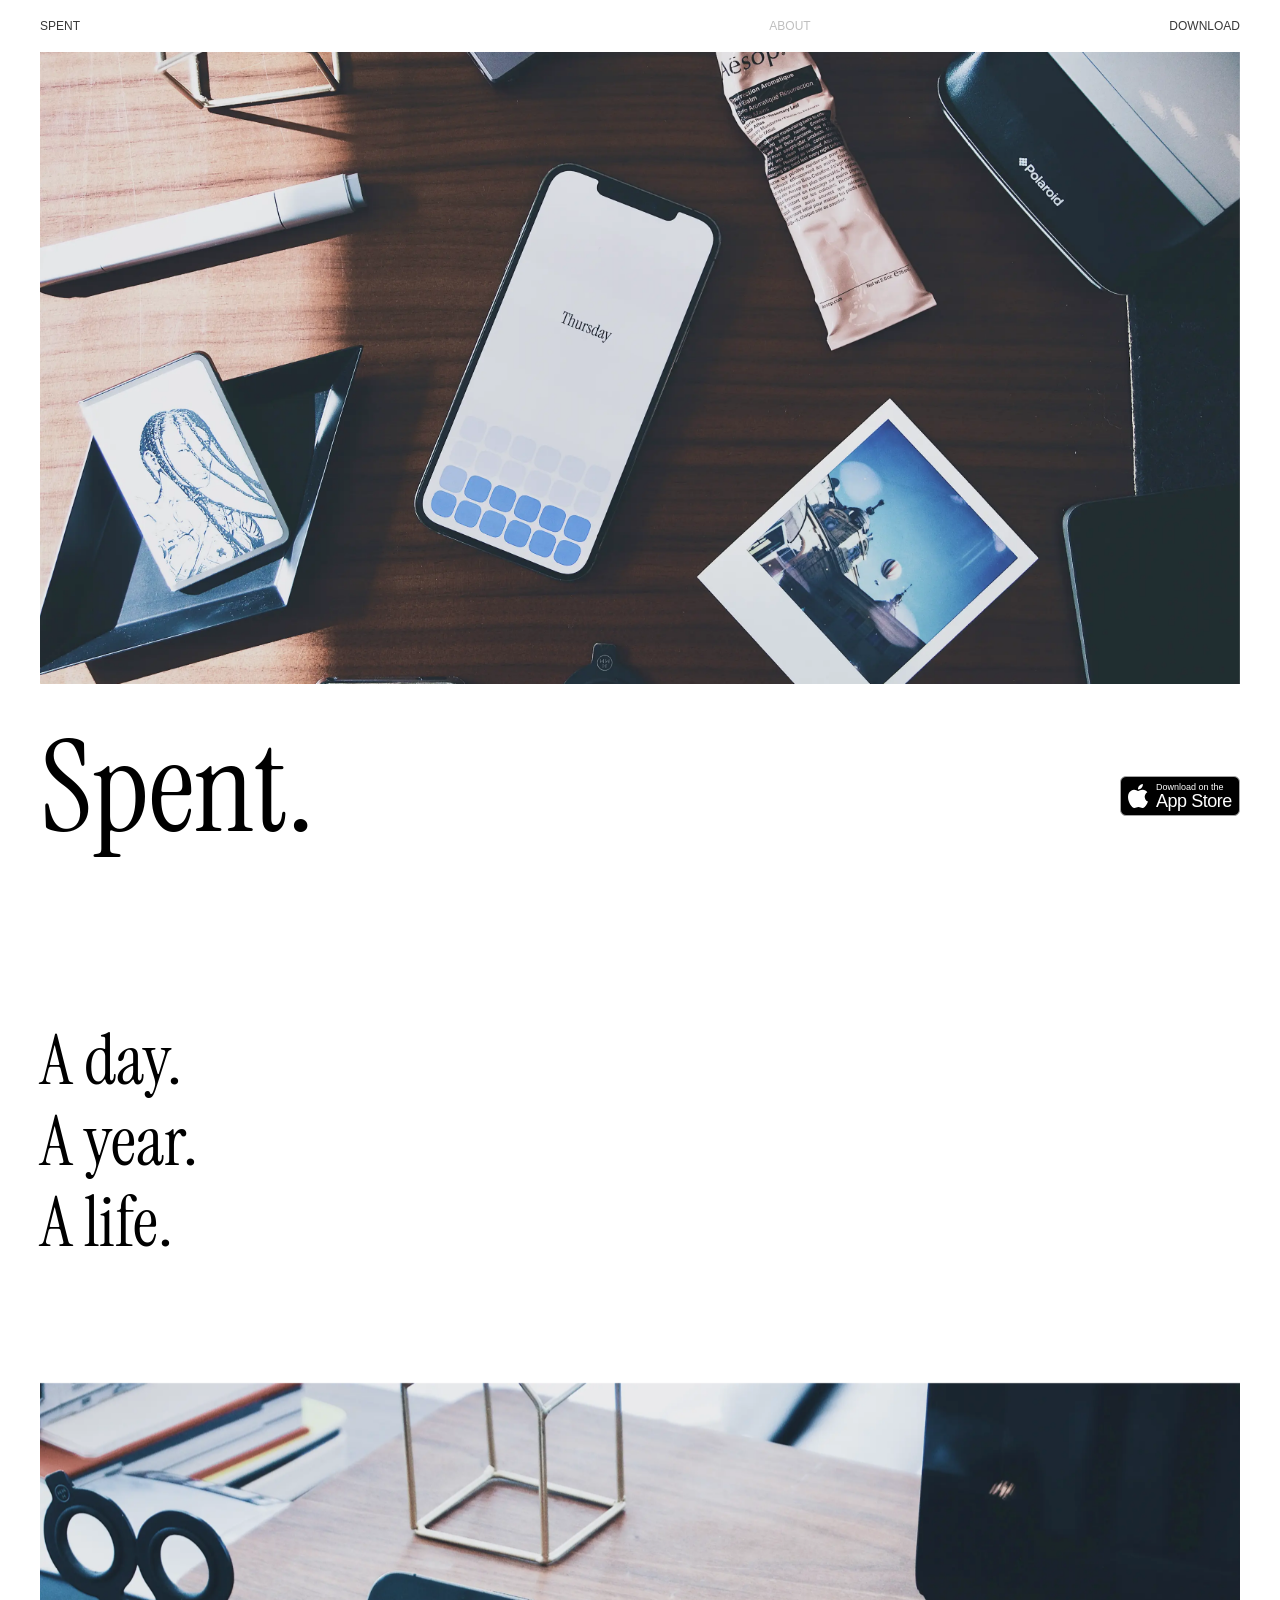
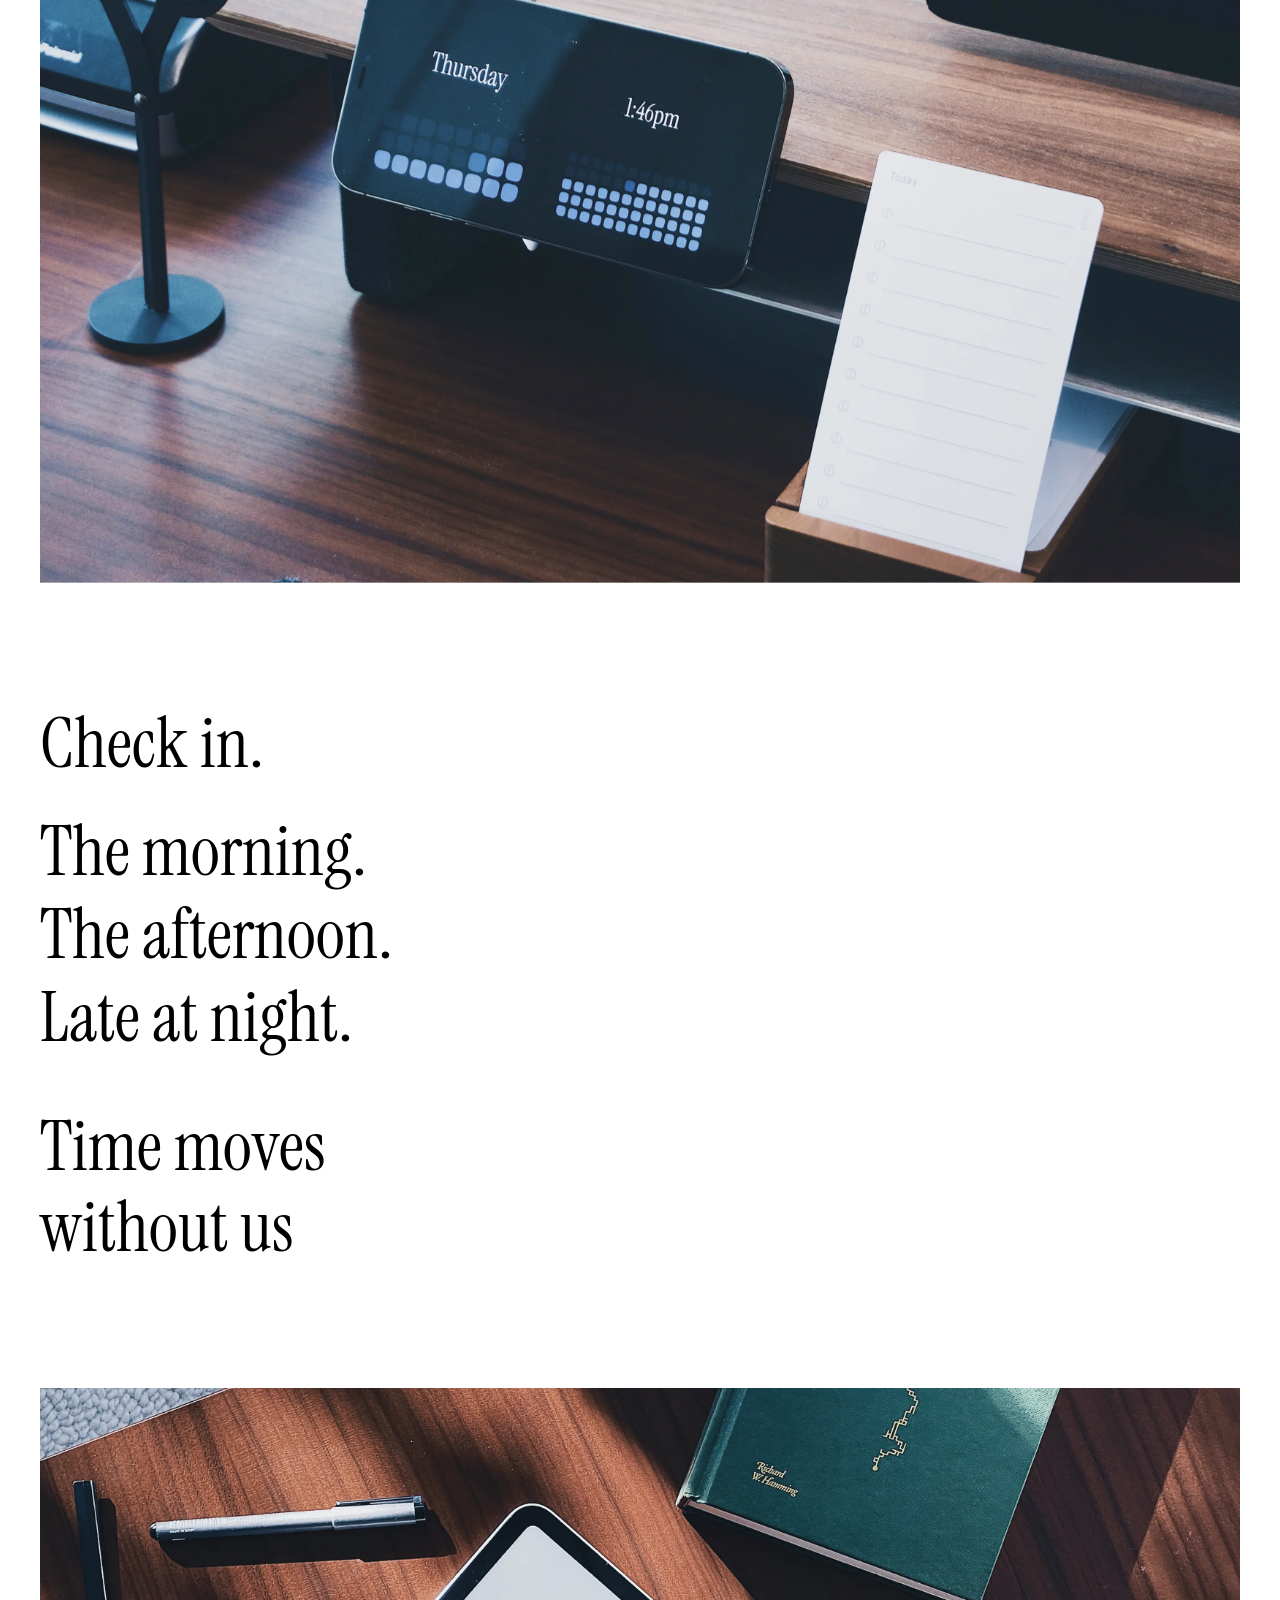
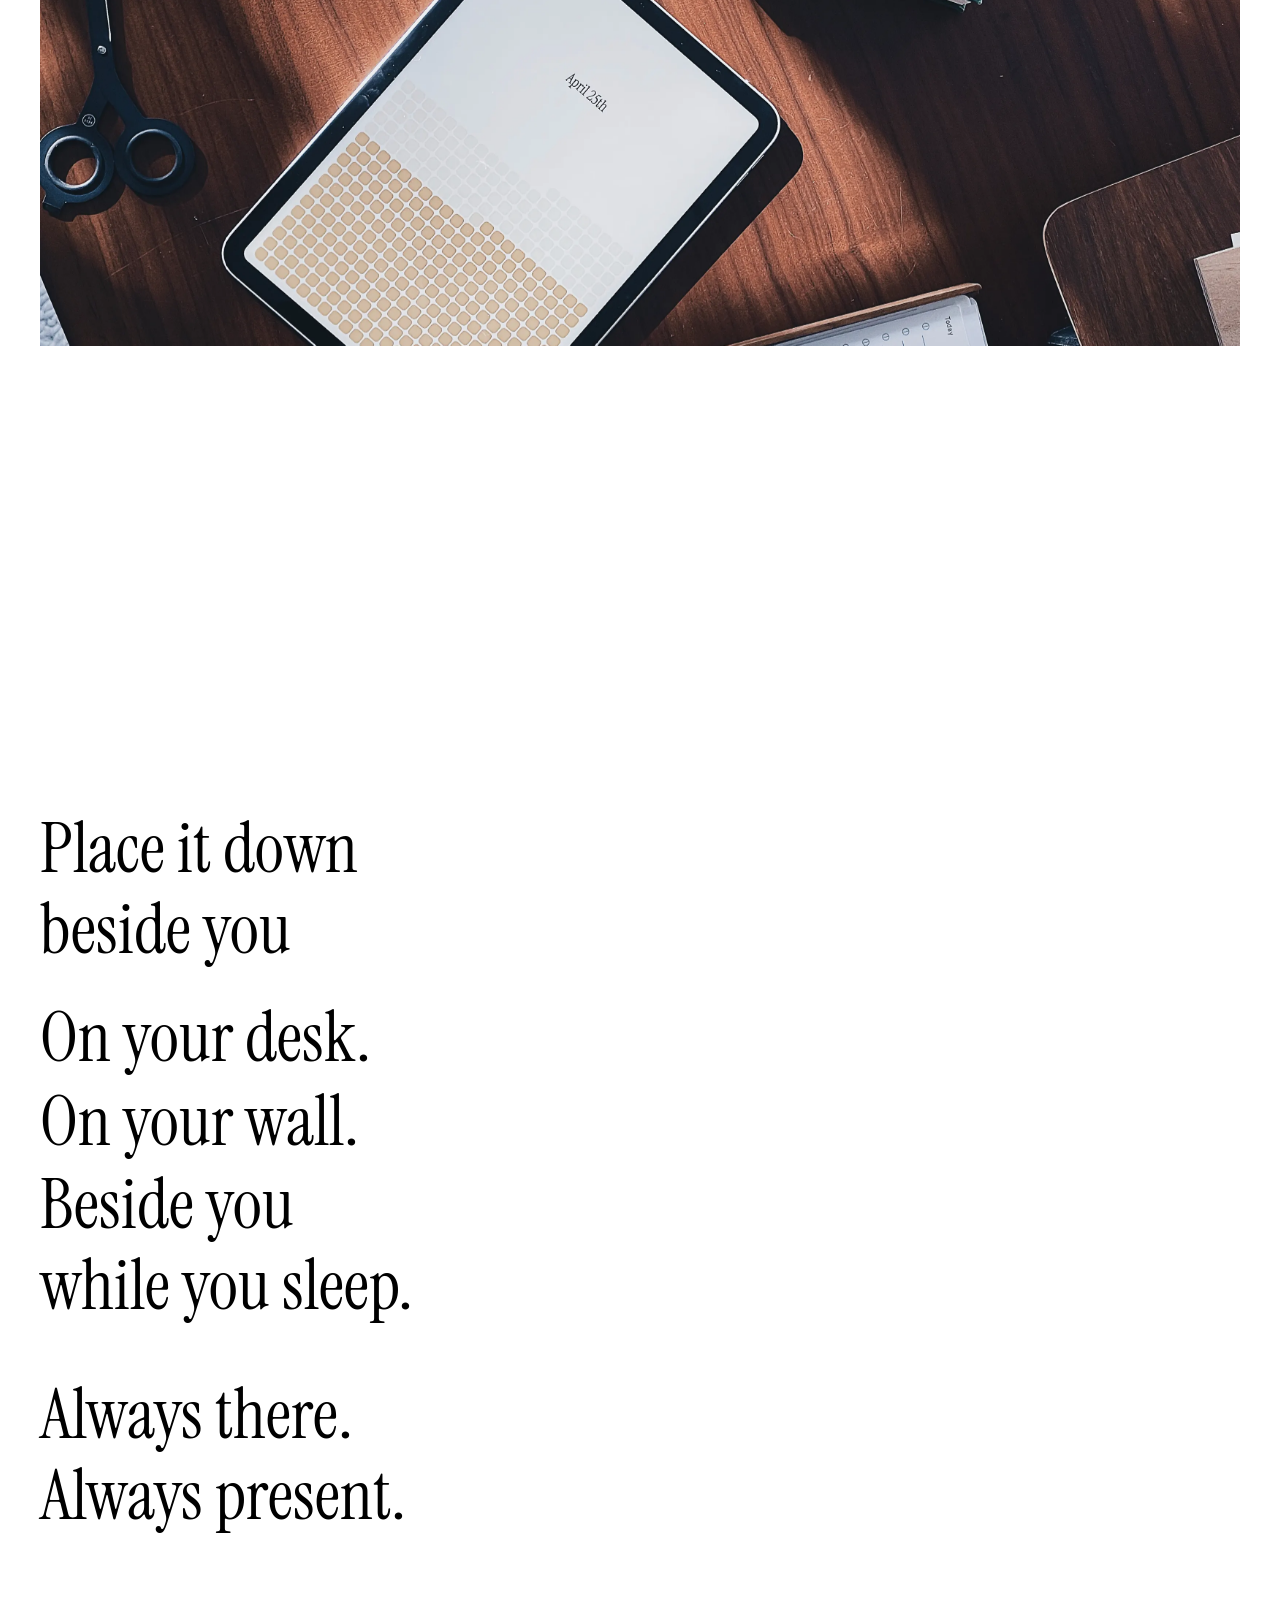
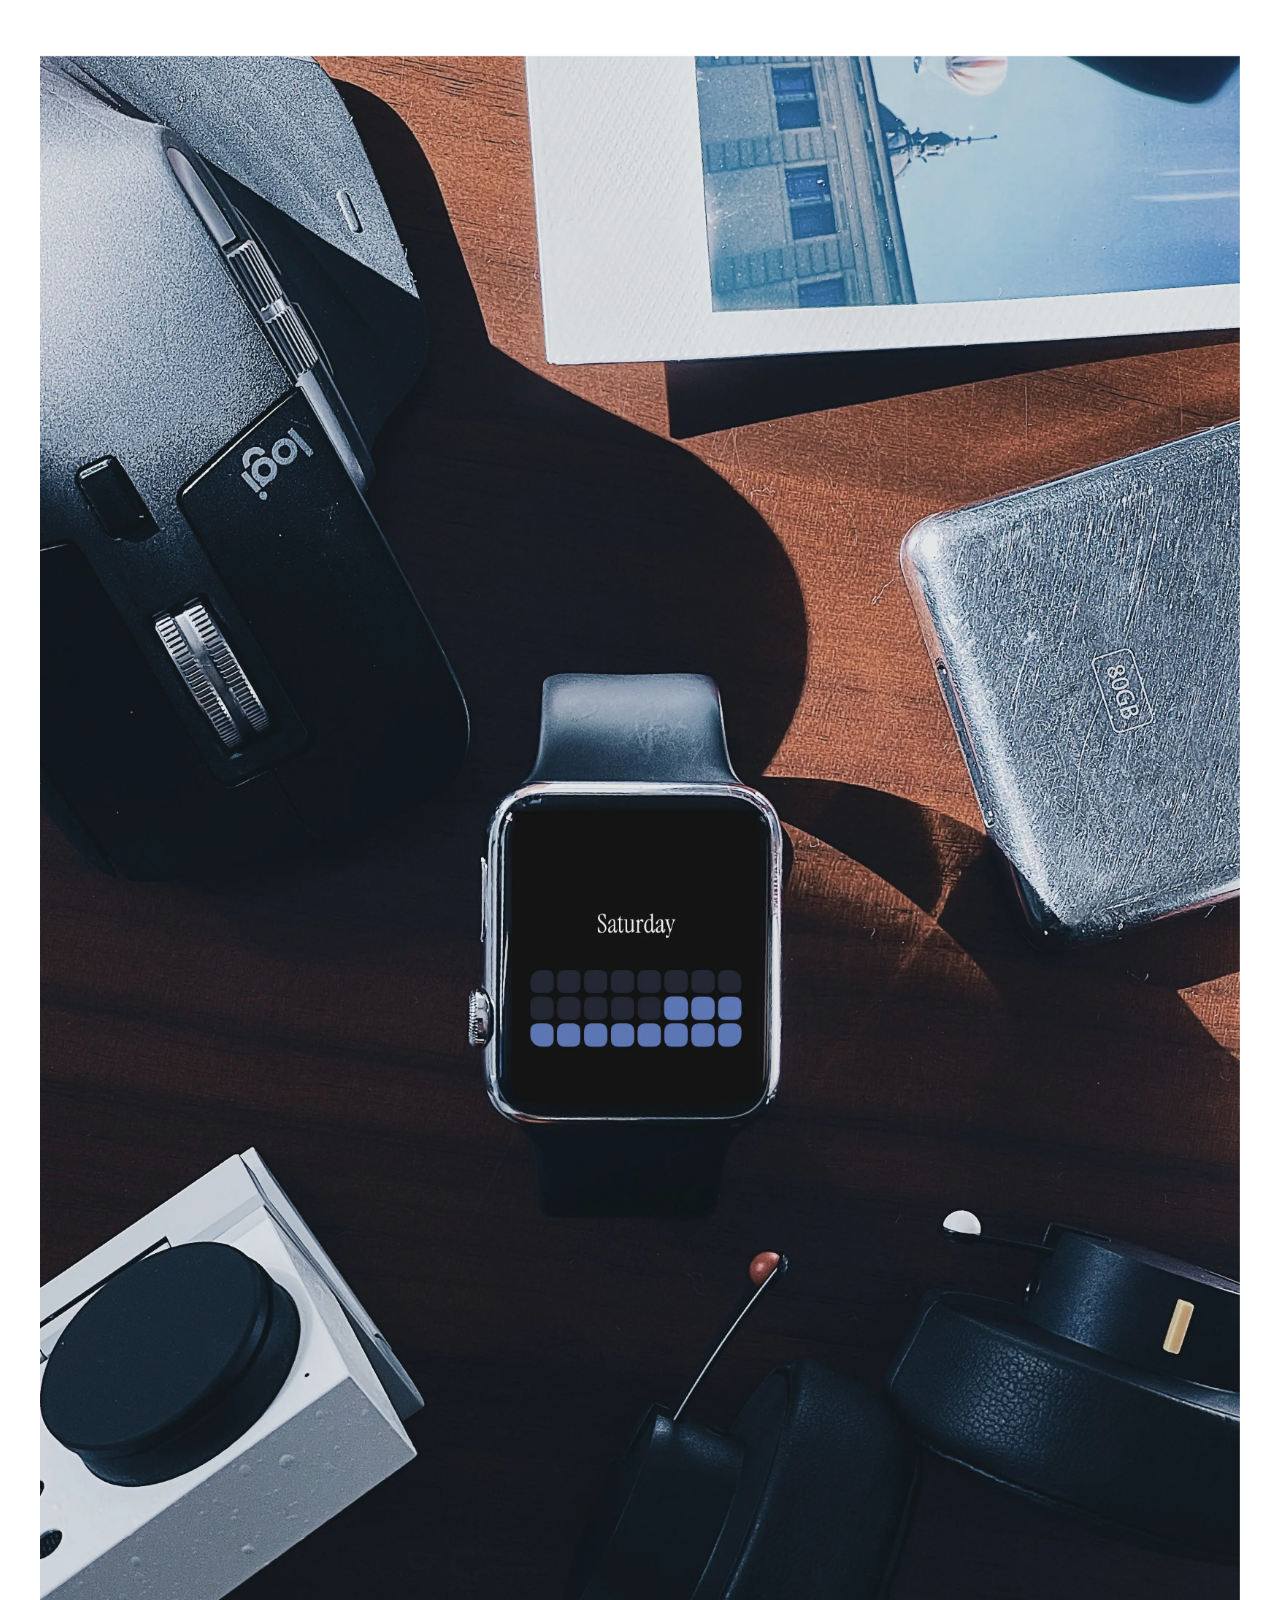
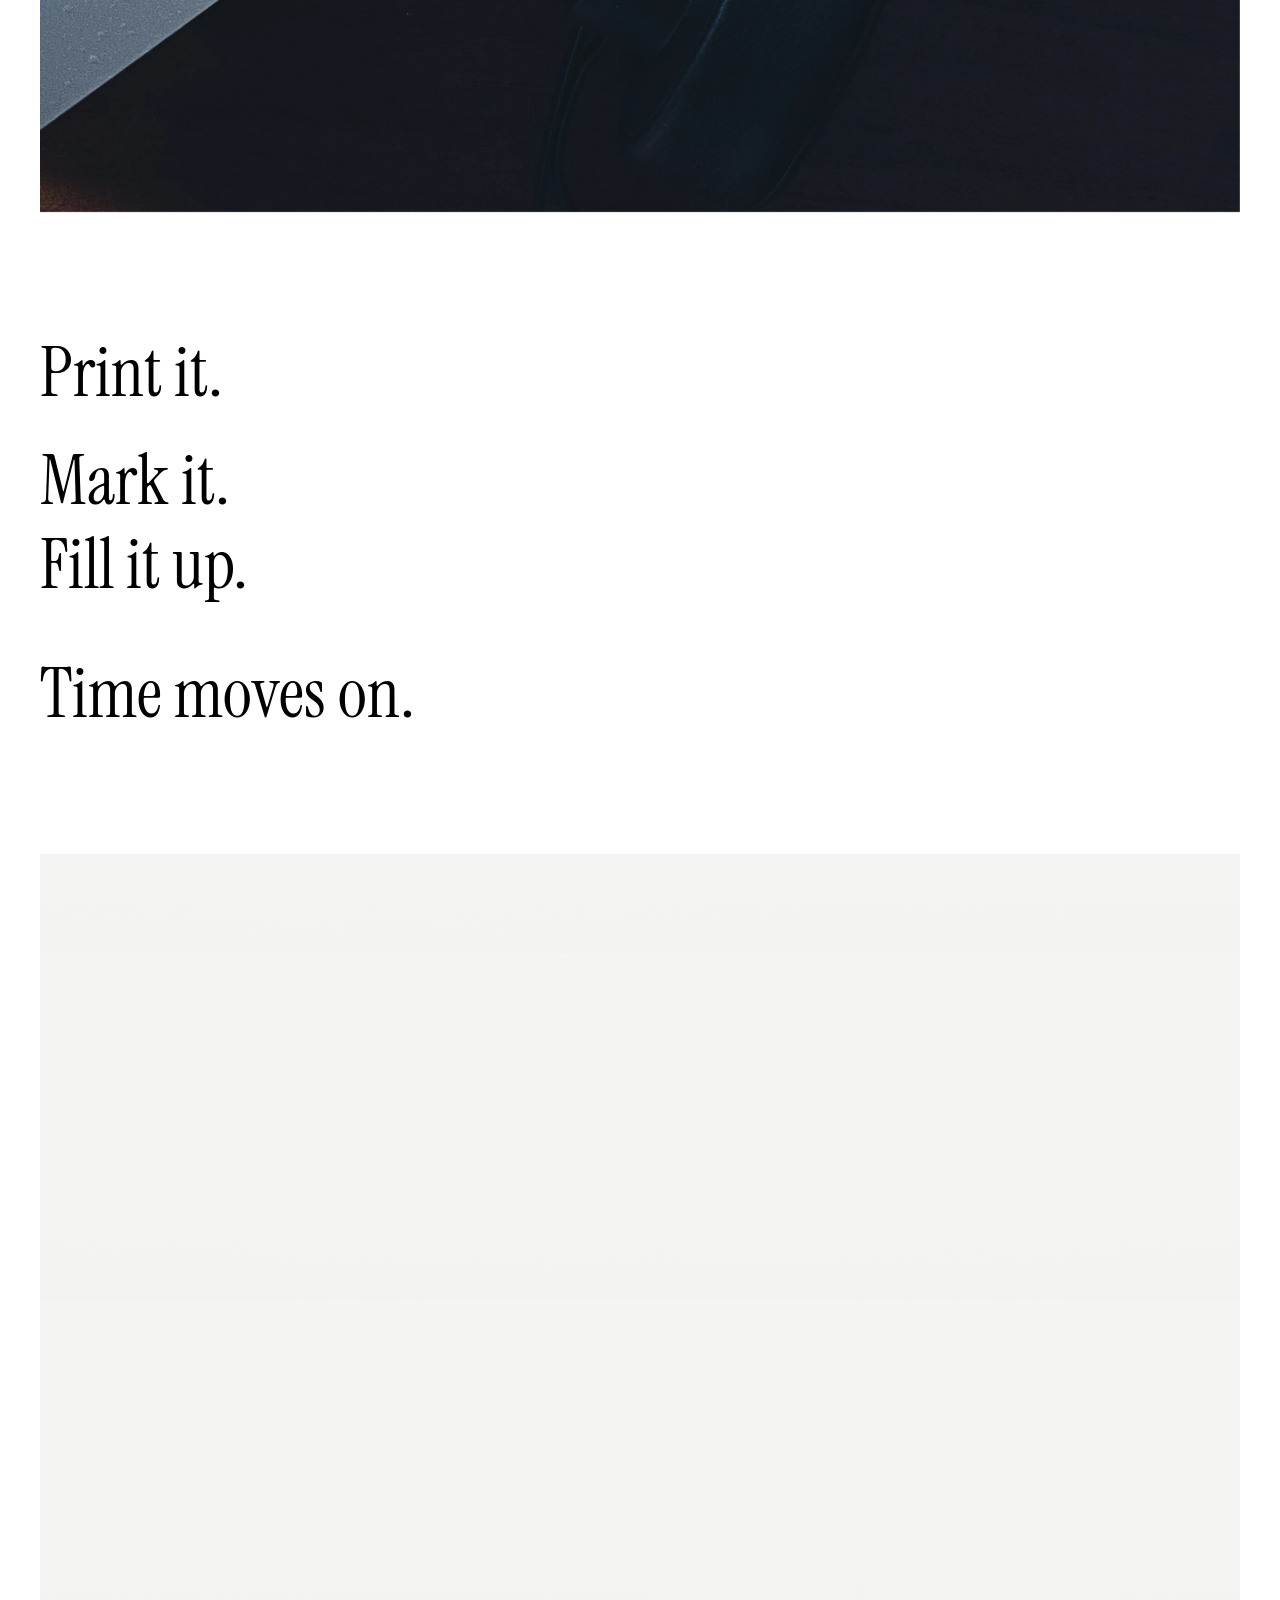
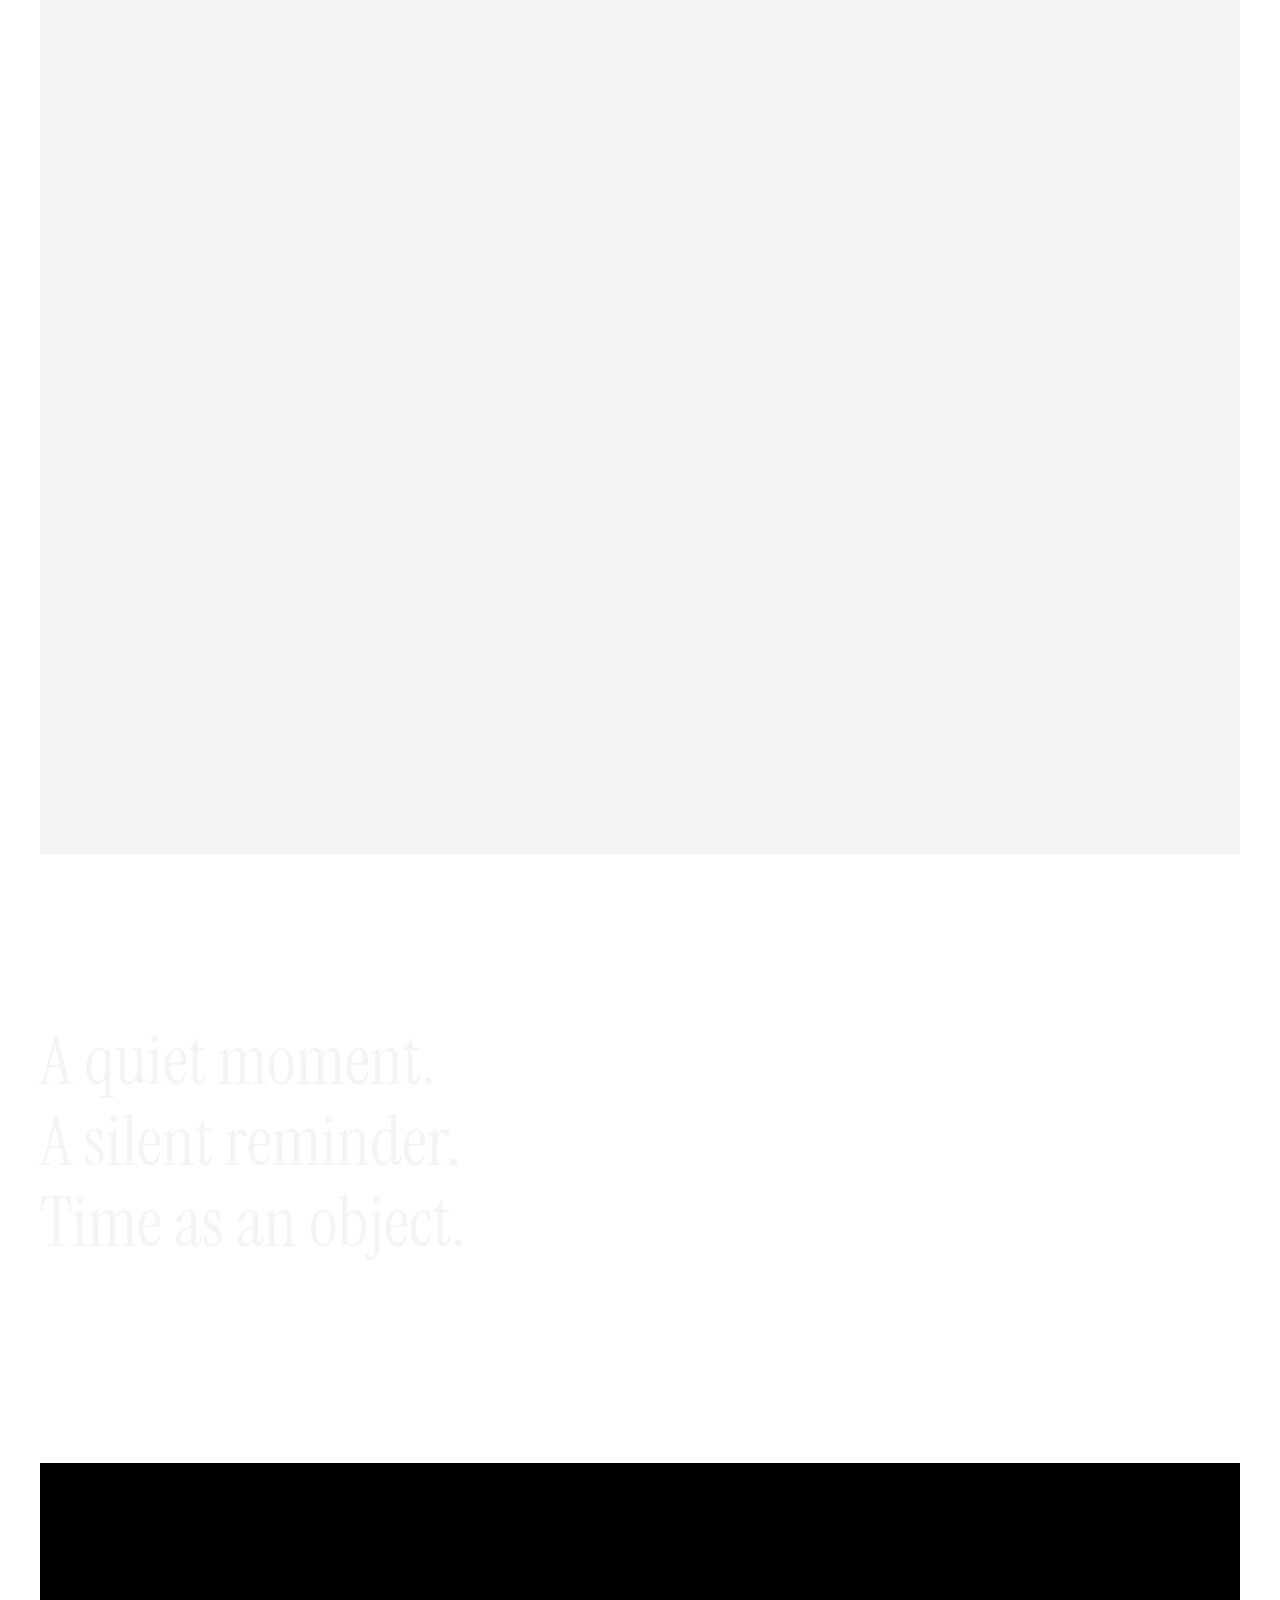
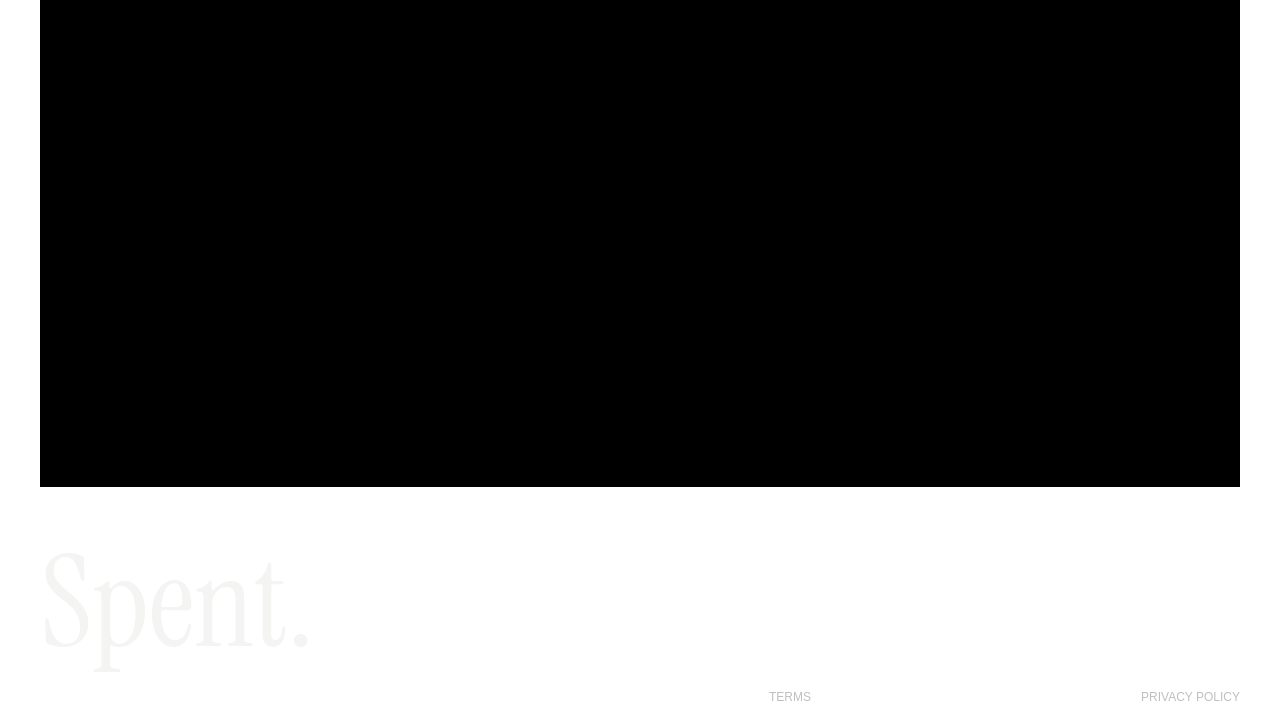
==== commit 18a06d2d: "Wire Download links to the App Store listing. Point nav and badge CTAs at apps.apple.com/app/id67629" ====
--- a/index.html
+++ b/index.html
@@ -28,7 +28,7 @@
                     <a href="index.html" class="nav-link nav-link--active nav-link--spent">Spent</a>
                     <span class="nav-spacer" aria-hidden="true"></span>
                     <a href="about.html" class="nav-link nav-link--dimmed">About</a>
-                    <a href="#" class="nav-link nav-link--active nav-link--download">Download</a>
+                    <a href="https://apps.apple.com/app/id6762966405" class="nav-link nav-link--active nav-link--download">Download</a>
                 </nav>
             </header>
 
@@ -50,7 +50,7 @@
                 <section class="title-row">
                     <h1 class="title" data-node-id="579:6542">Spent.</h1>
                     <a
-                        href="#"
+                        href="https://apps.apple.com/app/id6762966405"
                         class="app-store-badge"
                         aria-label="Download on the App Store"
                         data-node-id="579:6544"
@@ -162,7 +162,7 @@
                 <div class="site-footer__title-row">
                     <p class="title site-footer__title">Spent.</p>
                     <a
-                        href="#"
+                        href="https://apps.apple.com/app/id6762966405"
                         class="app-store-badge"
                         aria-label="Download on the App Store"
                     >
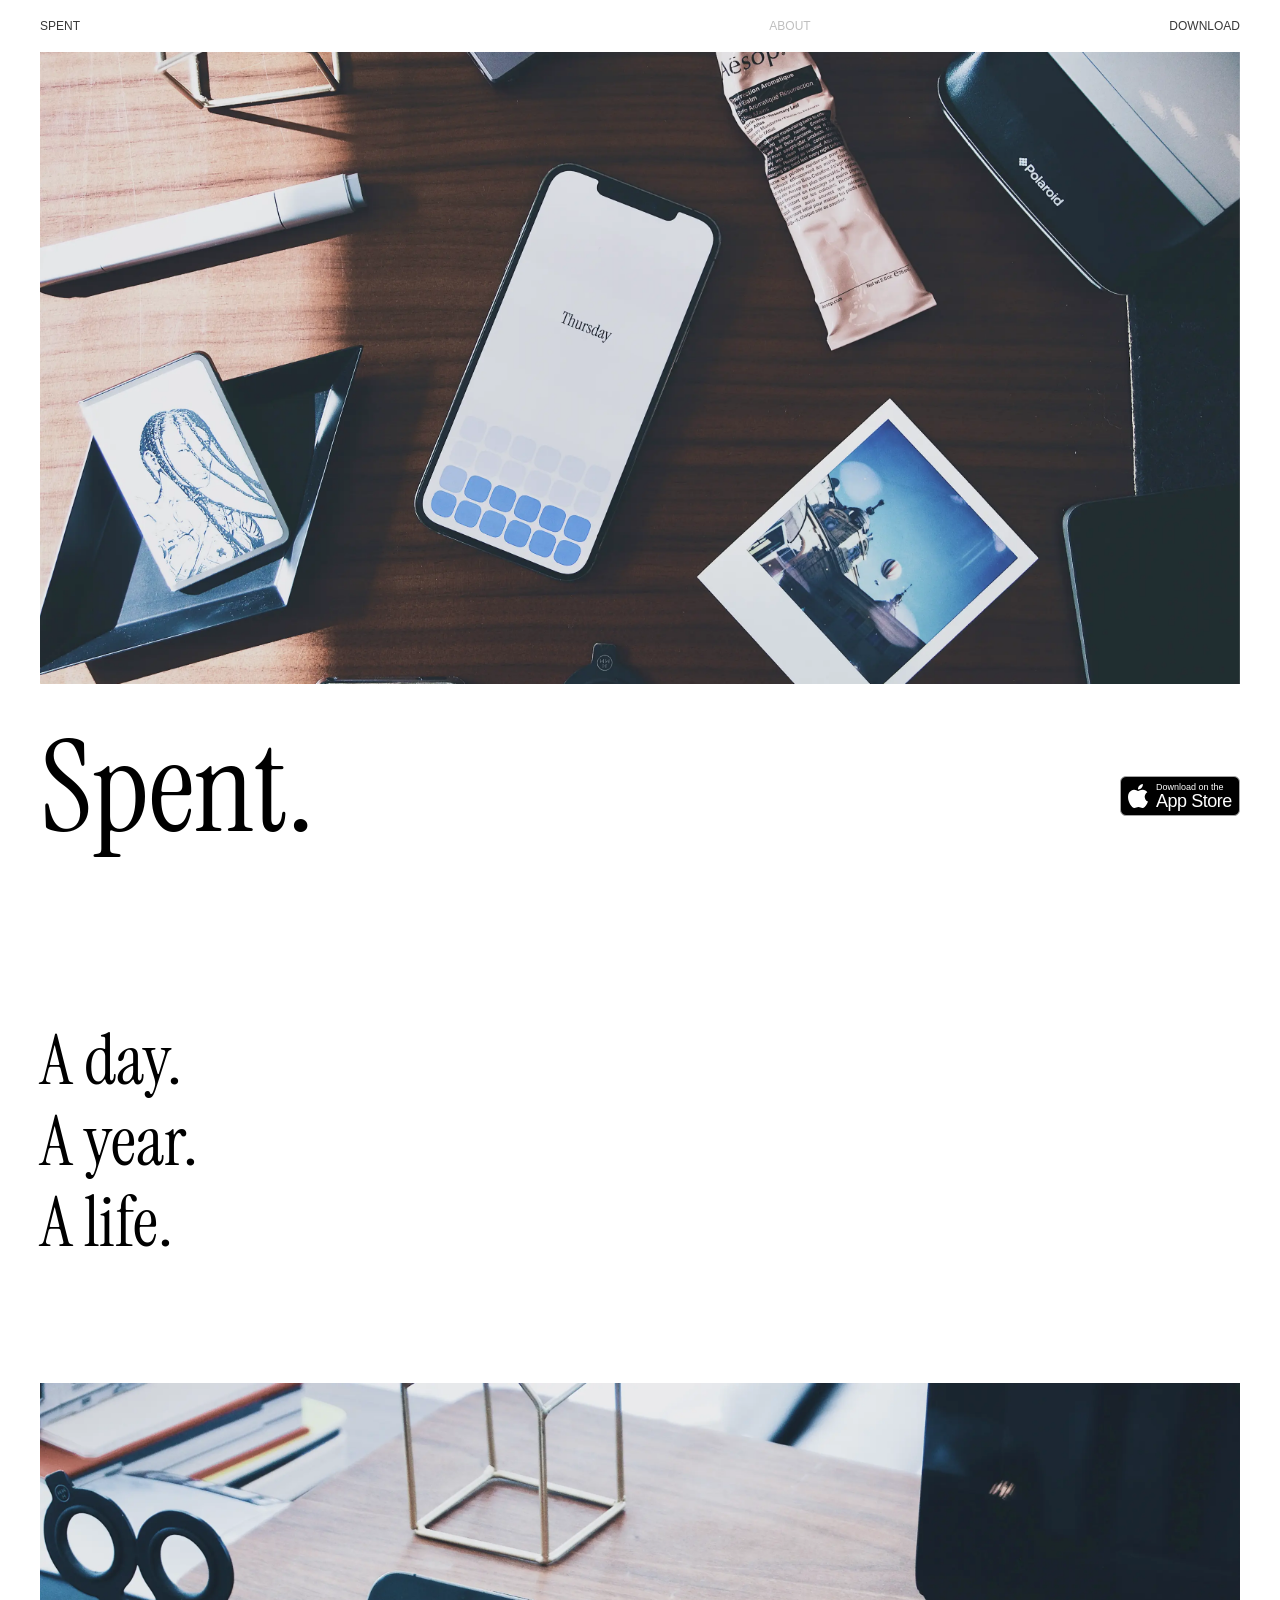
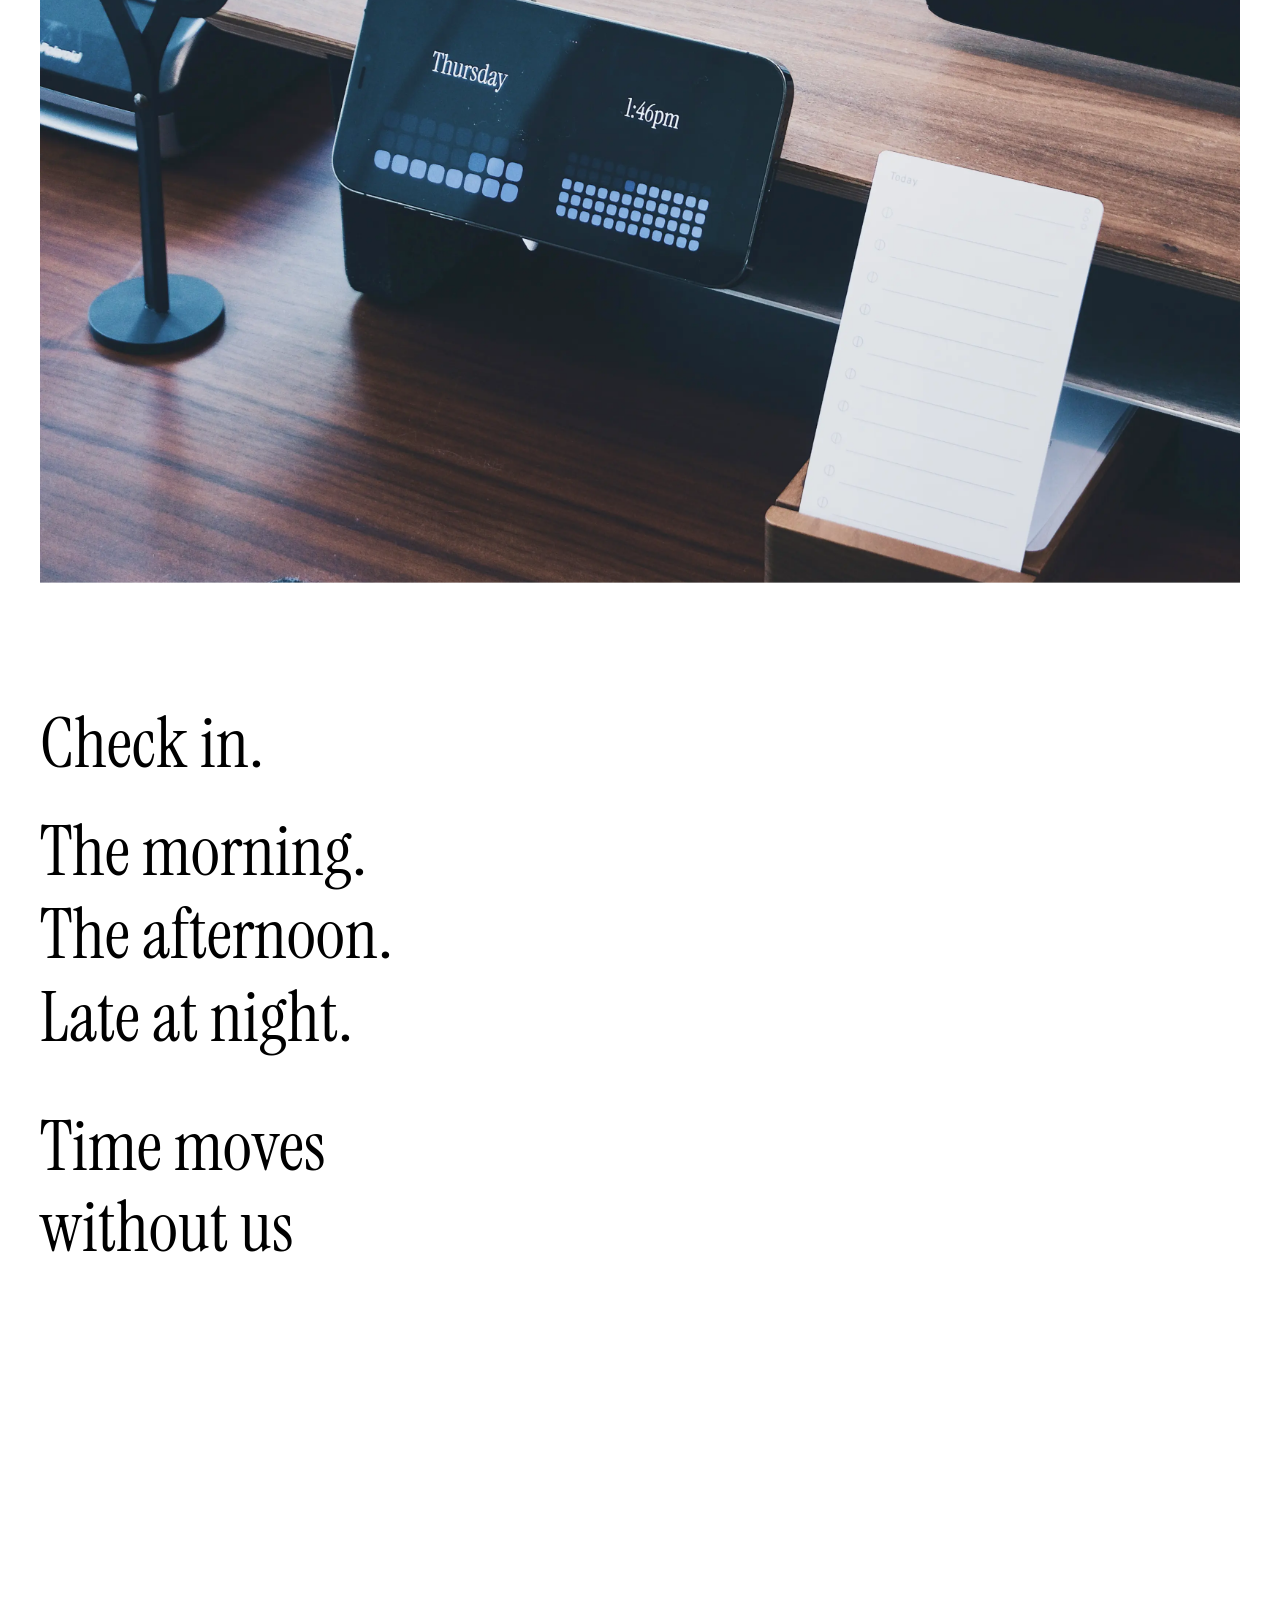
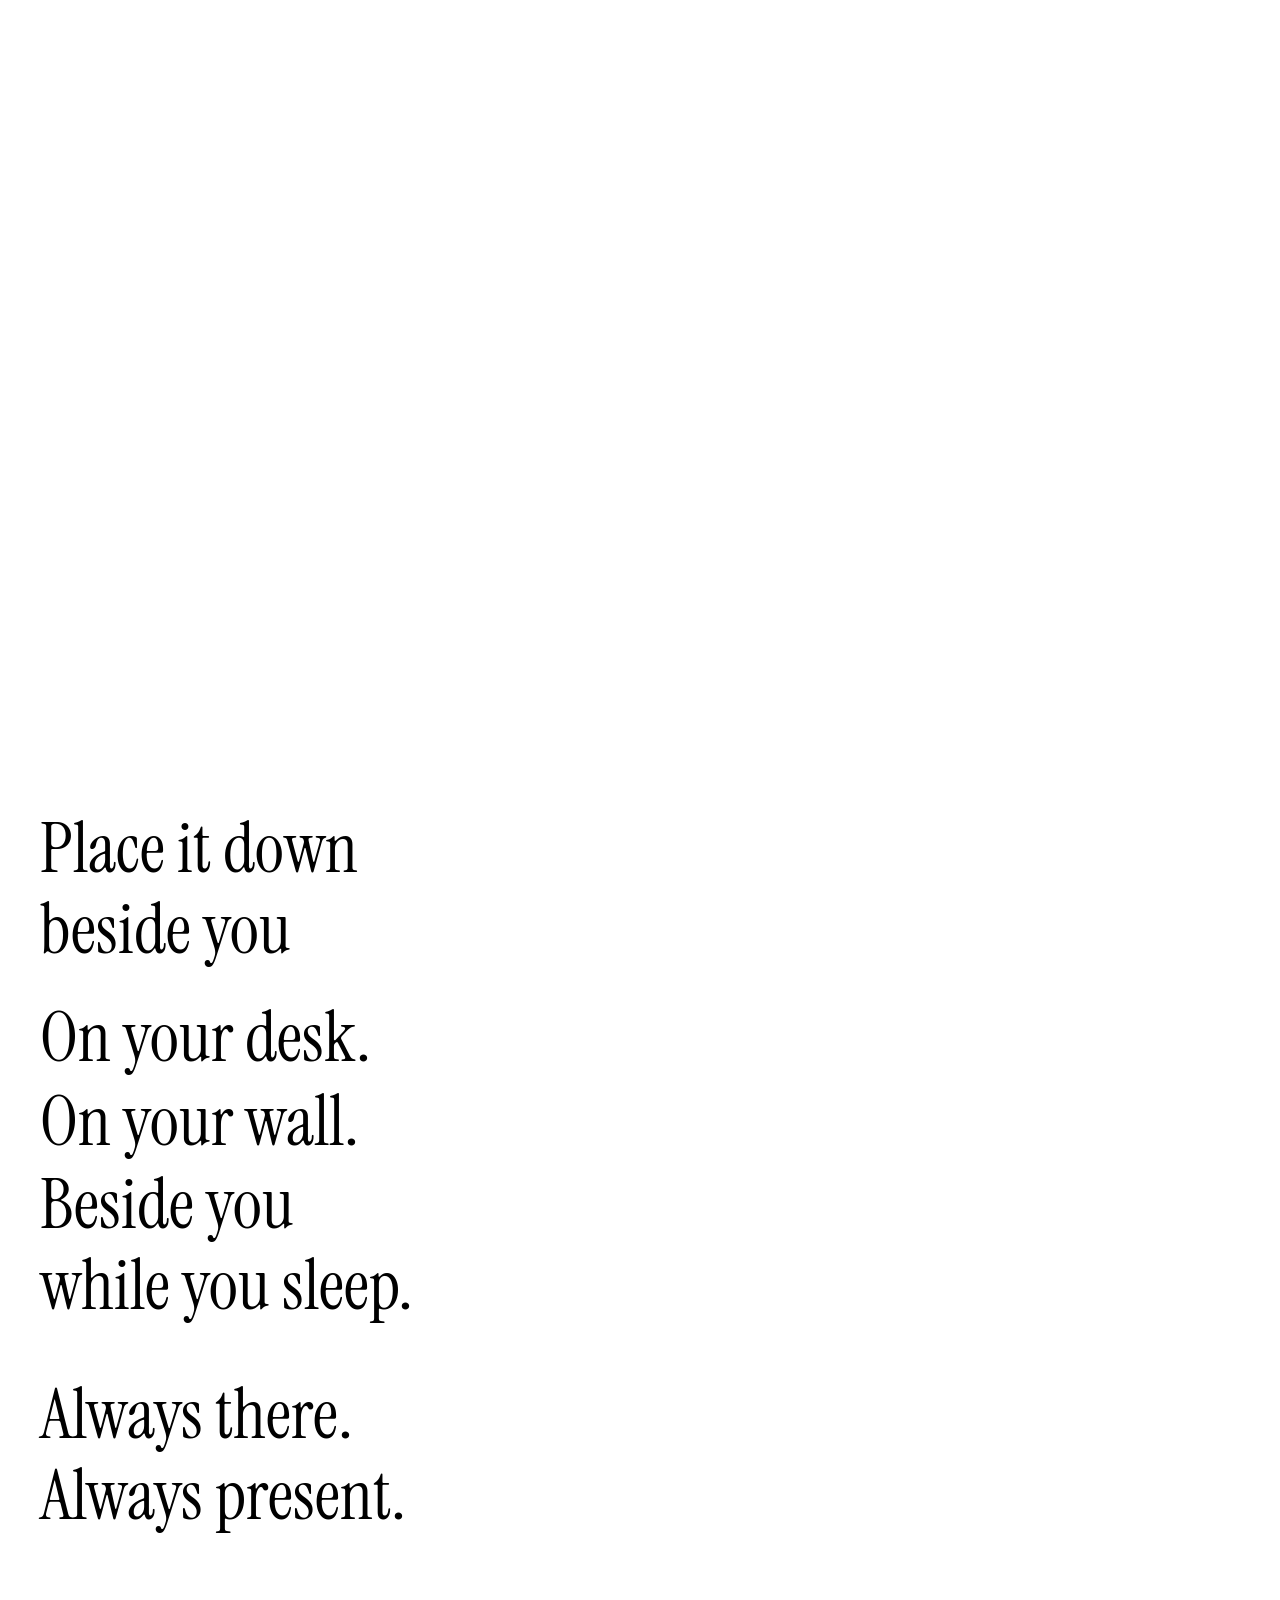
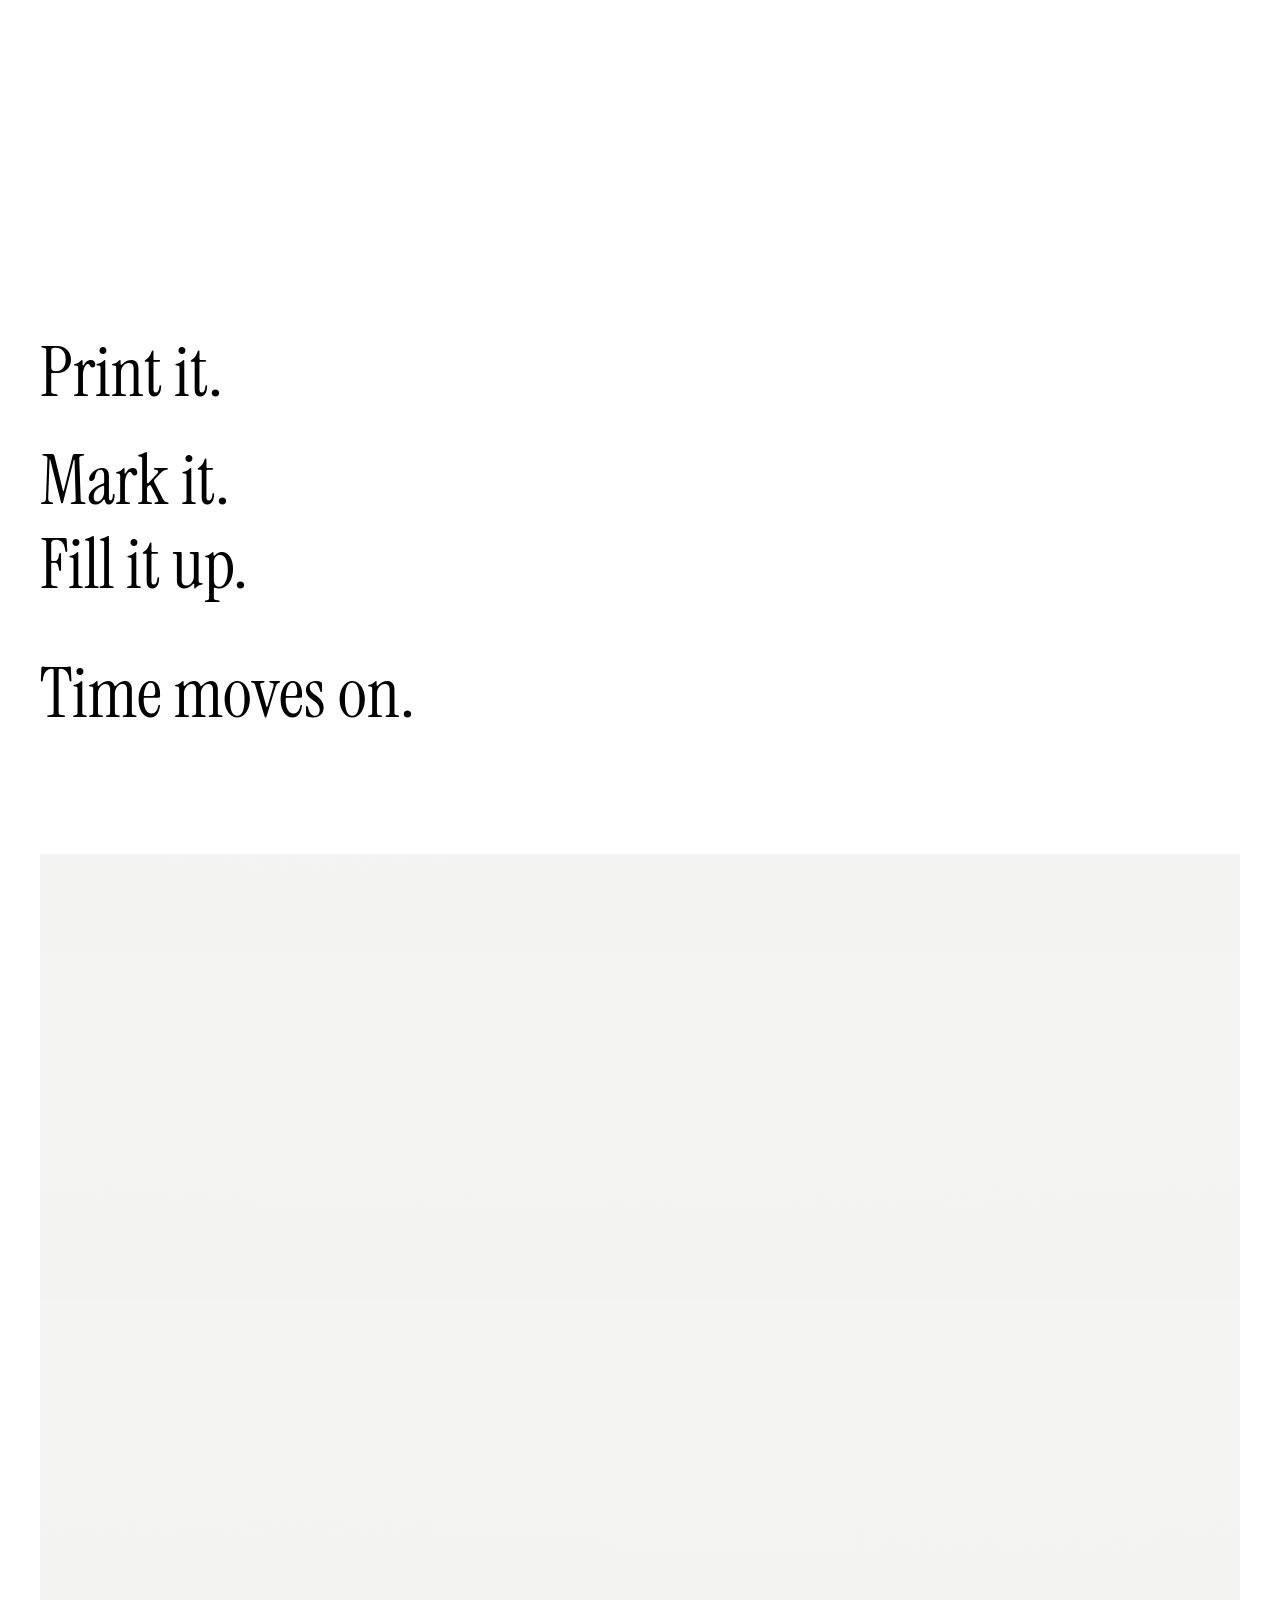
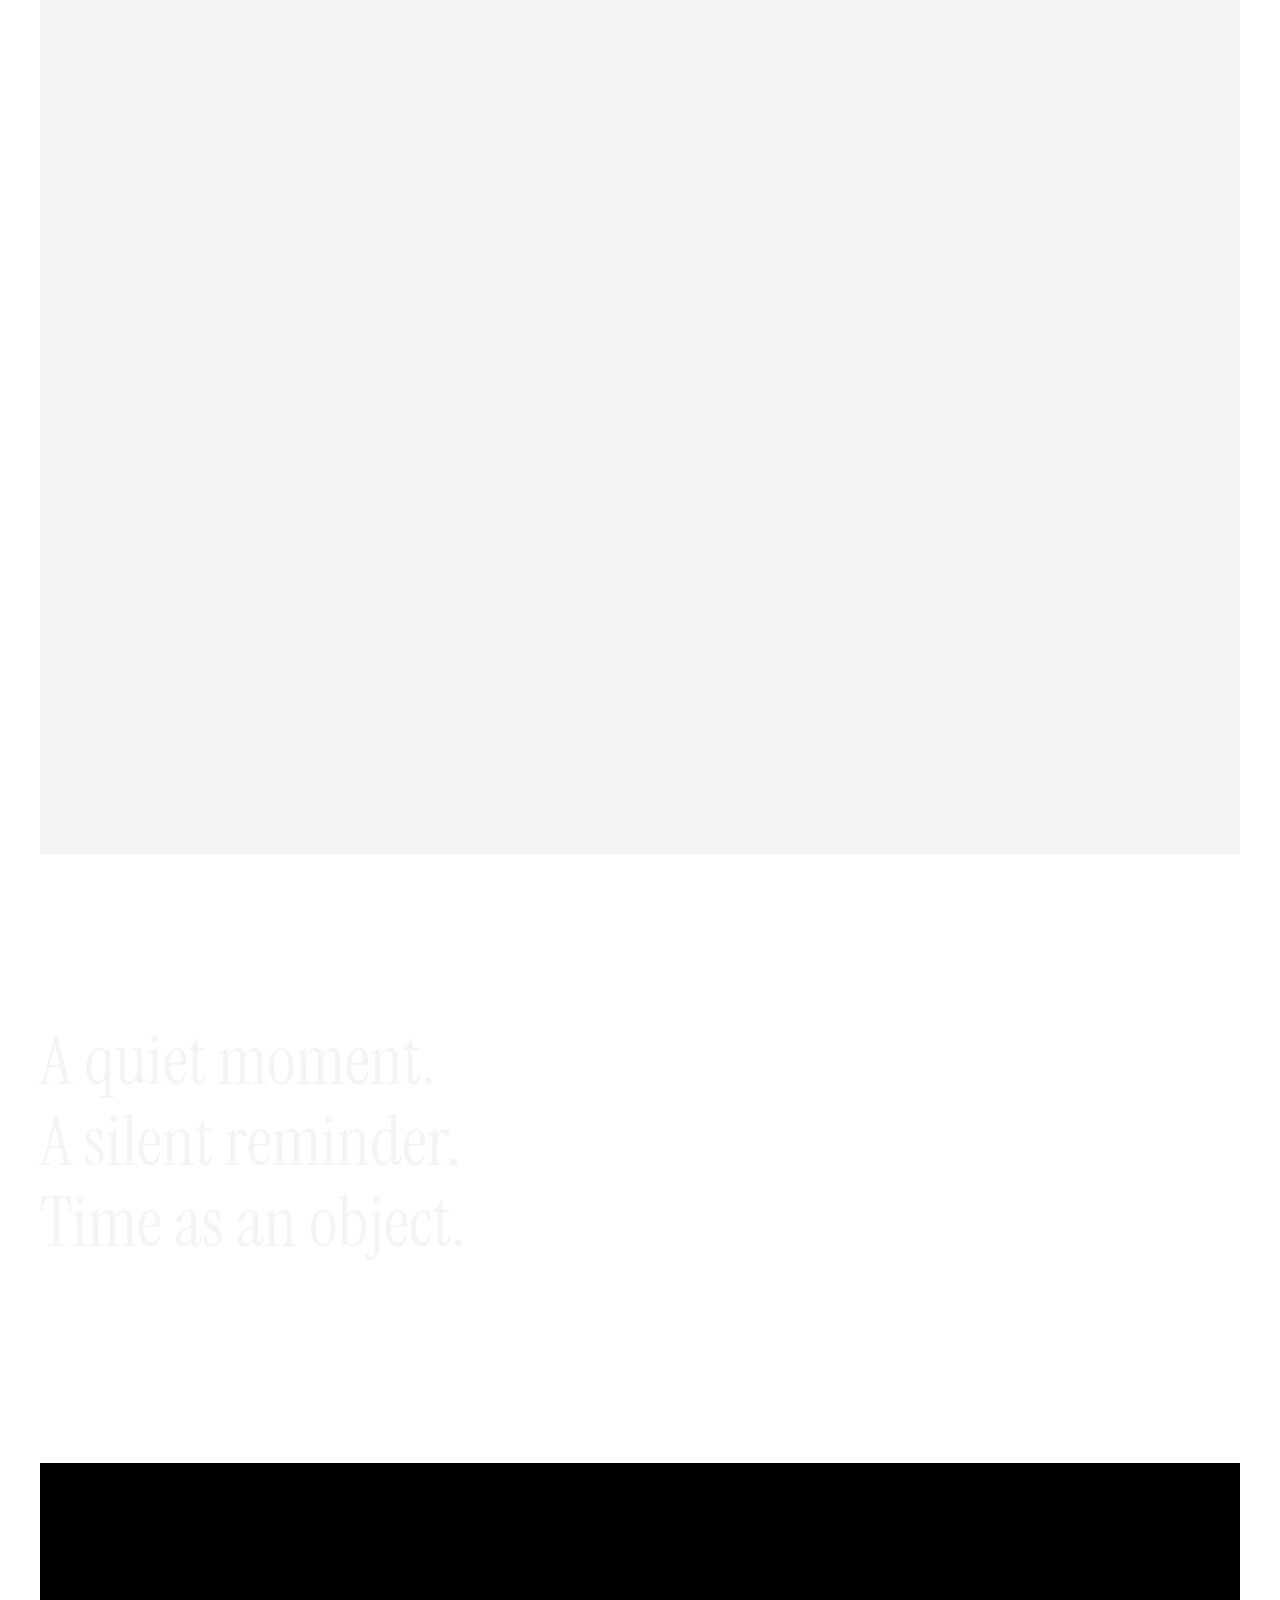
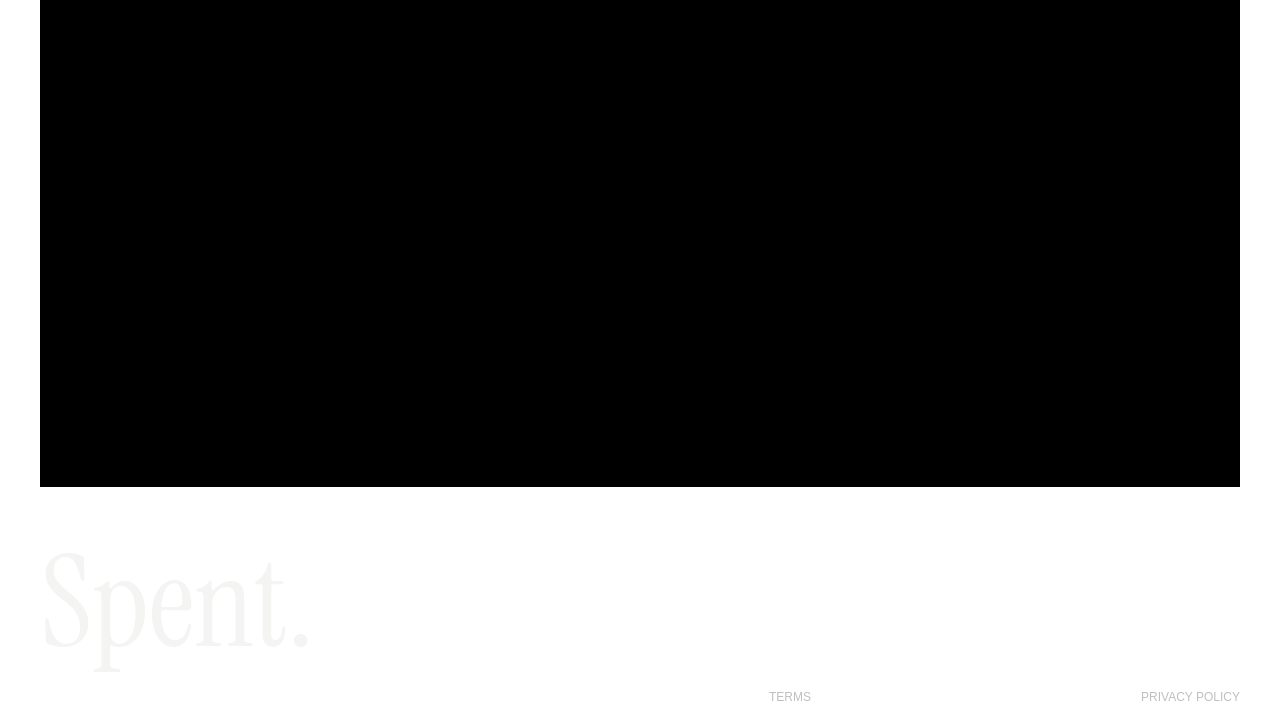
==== commit fd3a0ca6: "Add full favicon set and wire it on both pages. Ship RealFaviconGenerator assets with ICO, PNG, SVG," ====
--- a/index.html
+++ b/index.html
@@ -11,7 +11,11 @@
     <link rel="stylesheet" href="styles.css">
     <meta name="apple-mobile-web-app-capable" content="yes">
     <meta name="apple-mobile-web-app-status-bar-style" content="default">
-    <link rel="icon" type="image/svg+xml" href="images/favicon/favicon.svg">
+    <link rel="icon" href="images/favicon/favicon.ico" sizes="48x48">
+    <link rel="icon" href="images/favicon/favicon.svg" type="image/svg+xml">
+    <link rel="icon" type="image/png" sizes="96x96" href="images/favicon/favicon-96x96.png">
+    <link rel="apple-touch-icon" href="images/favicon/apple-touch-icon.png">
+    <link rel="manifest" href="images/favicon/site.webmanifest">
     <script>
         try {
             if (sessionStorage.getItem("spent-nav-intro-seen")) {
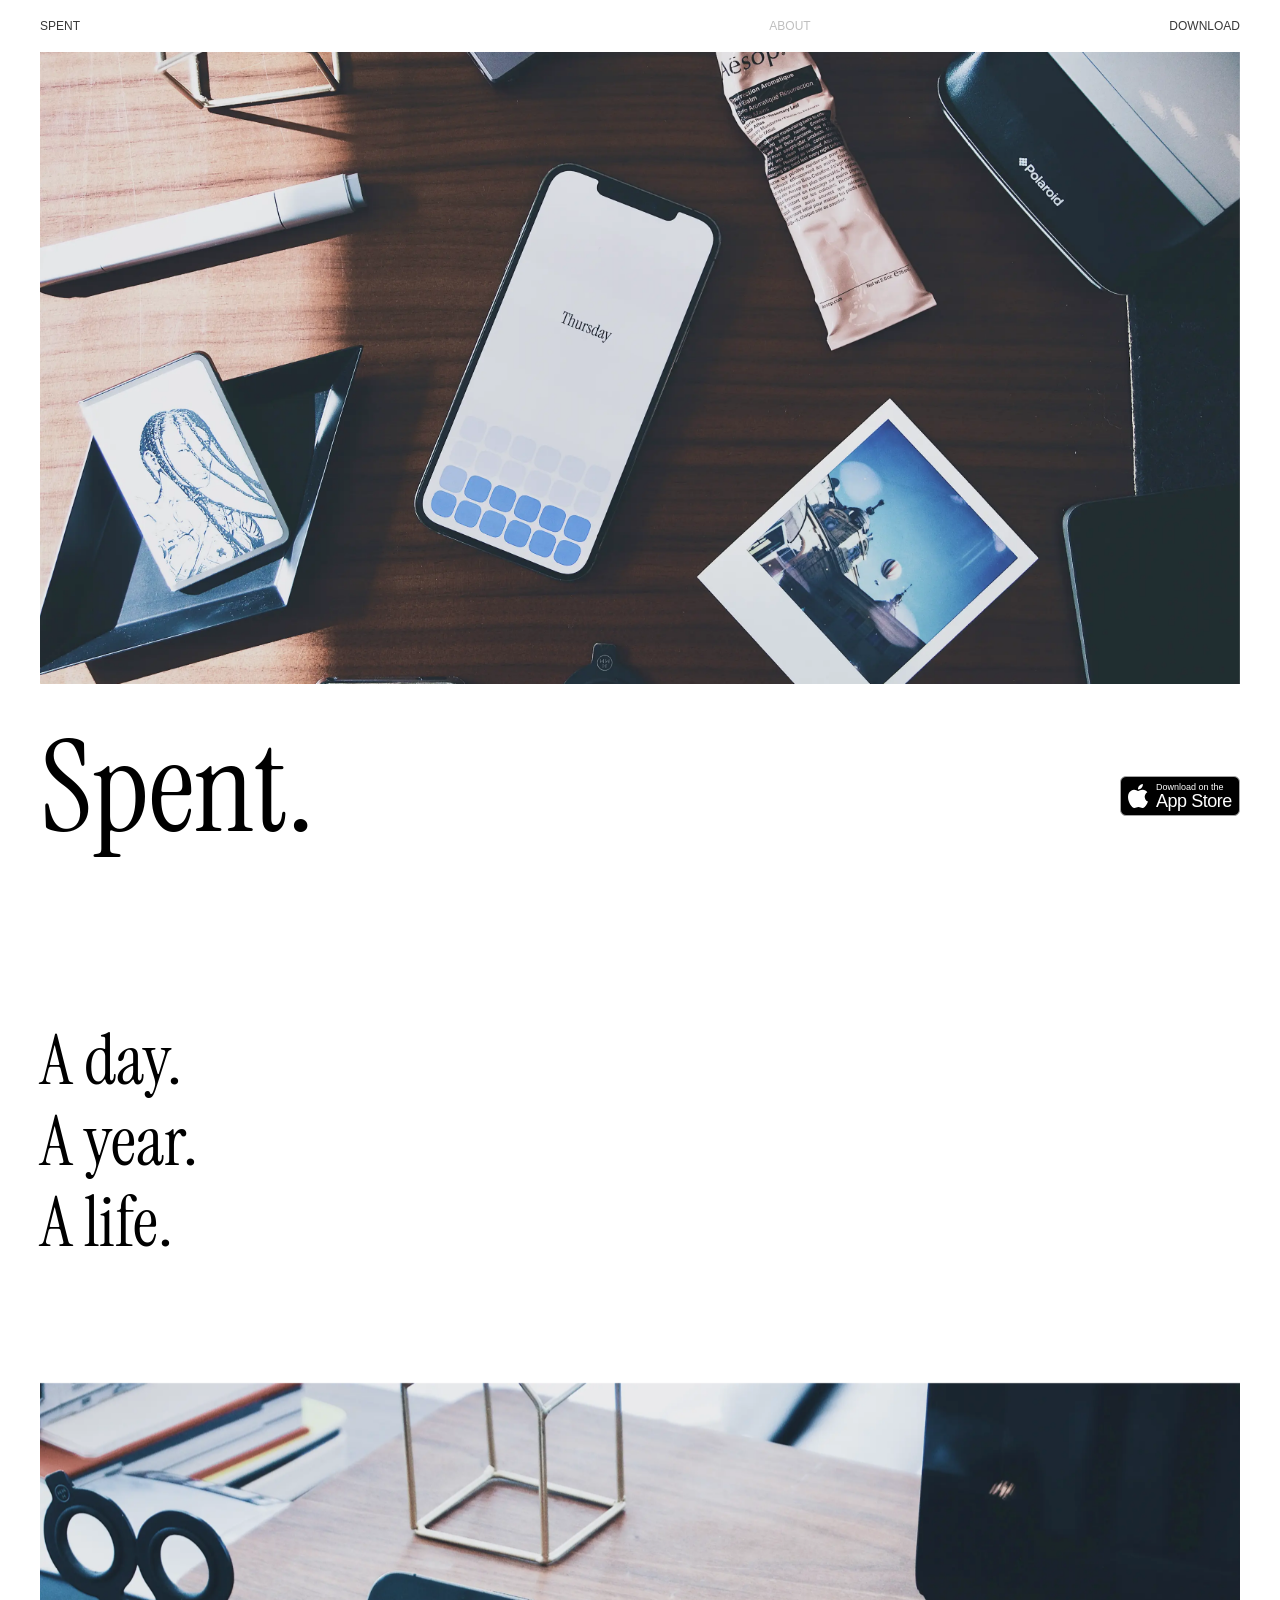
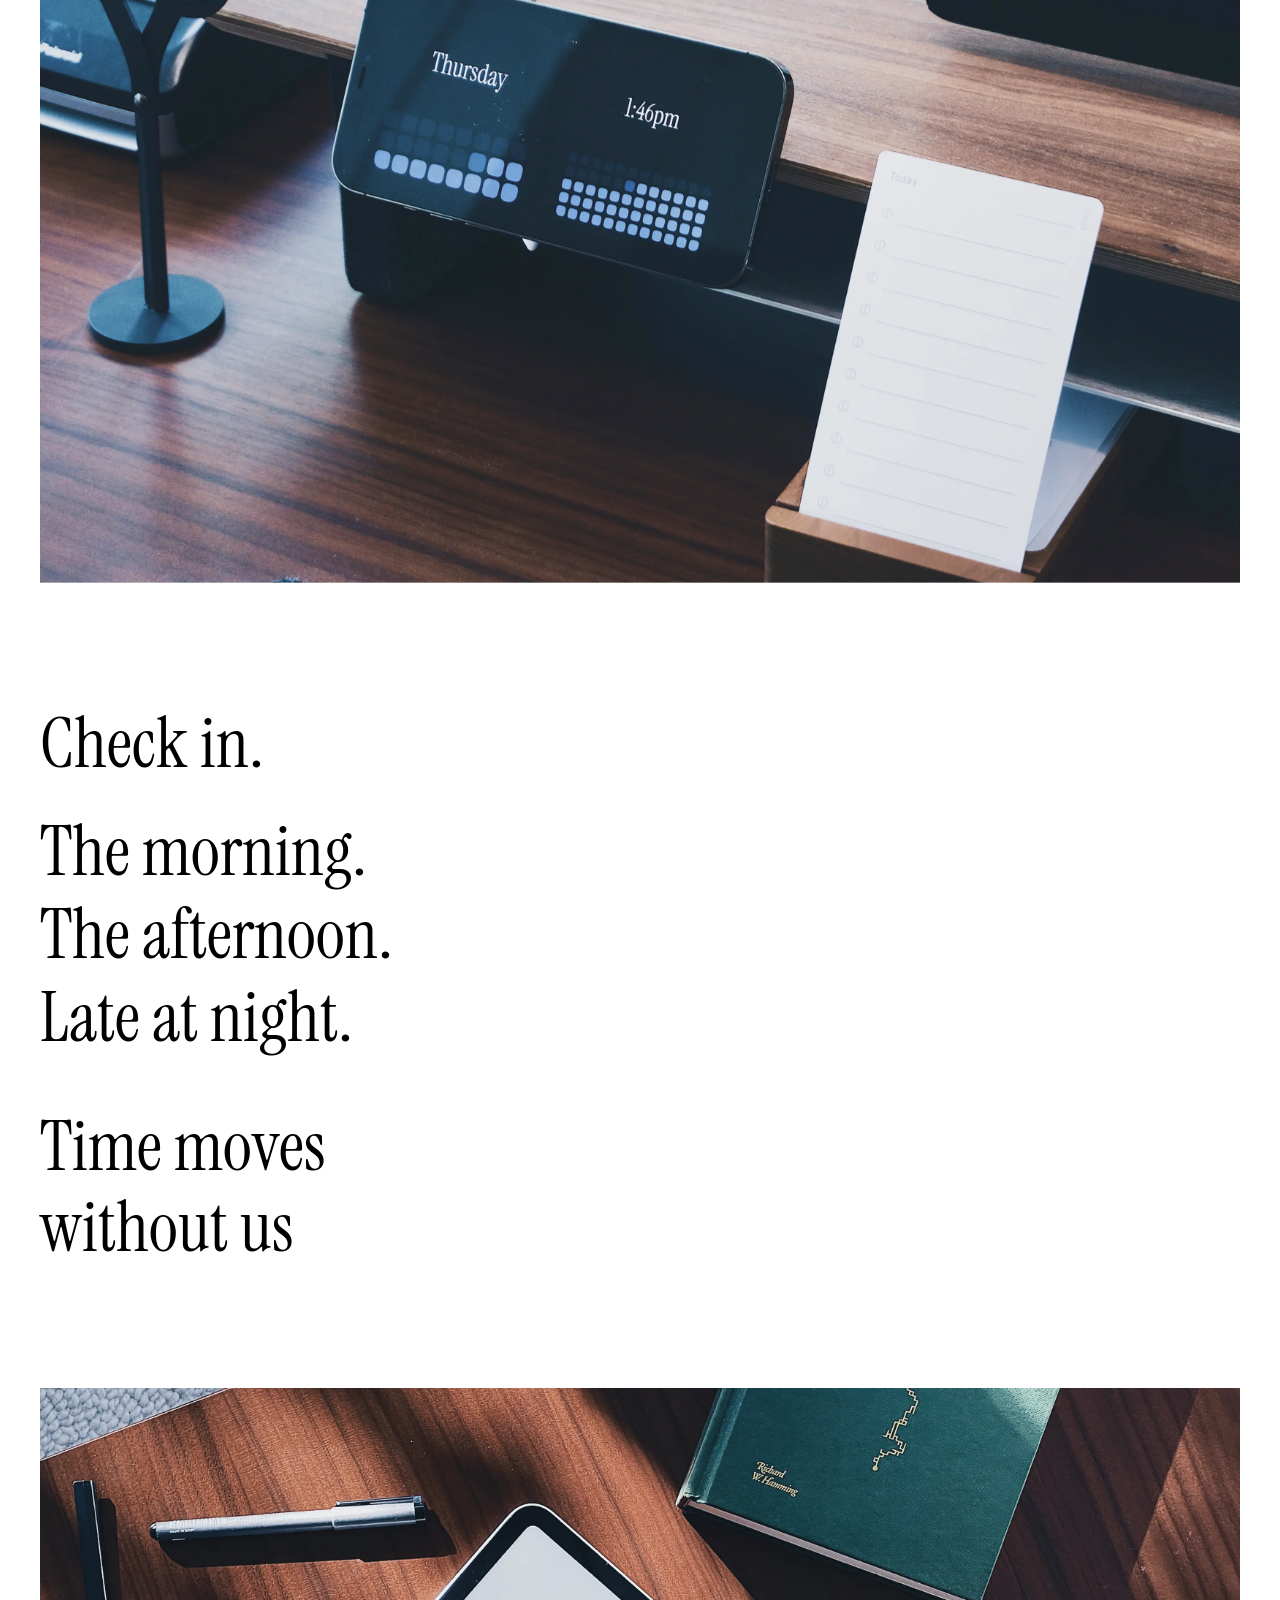
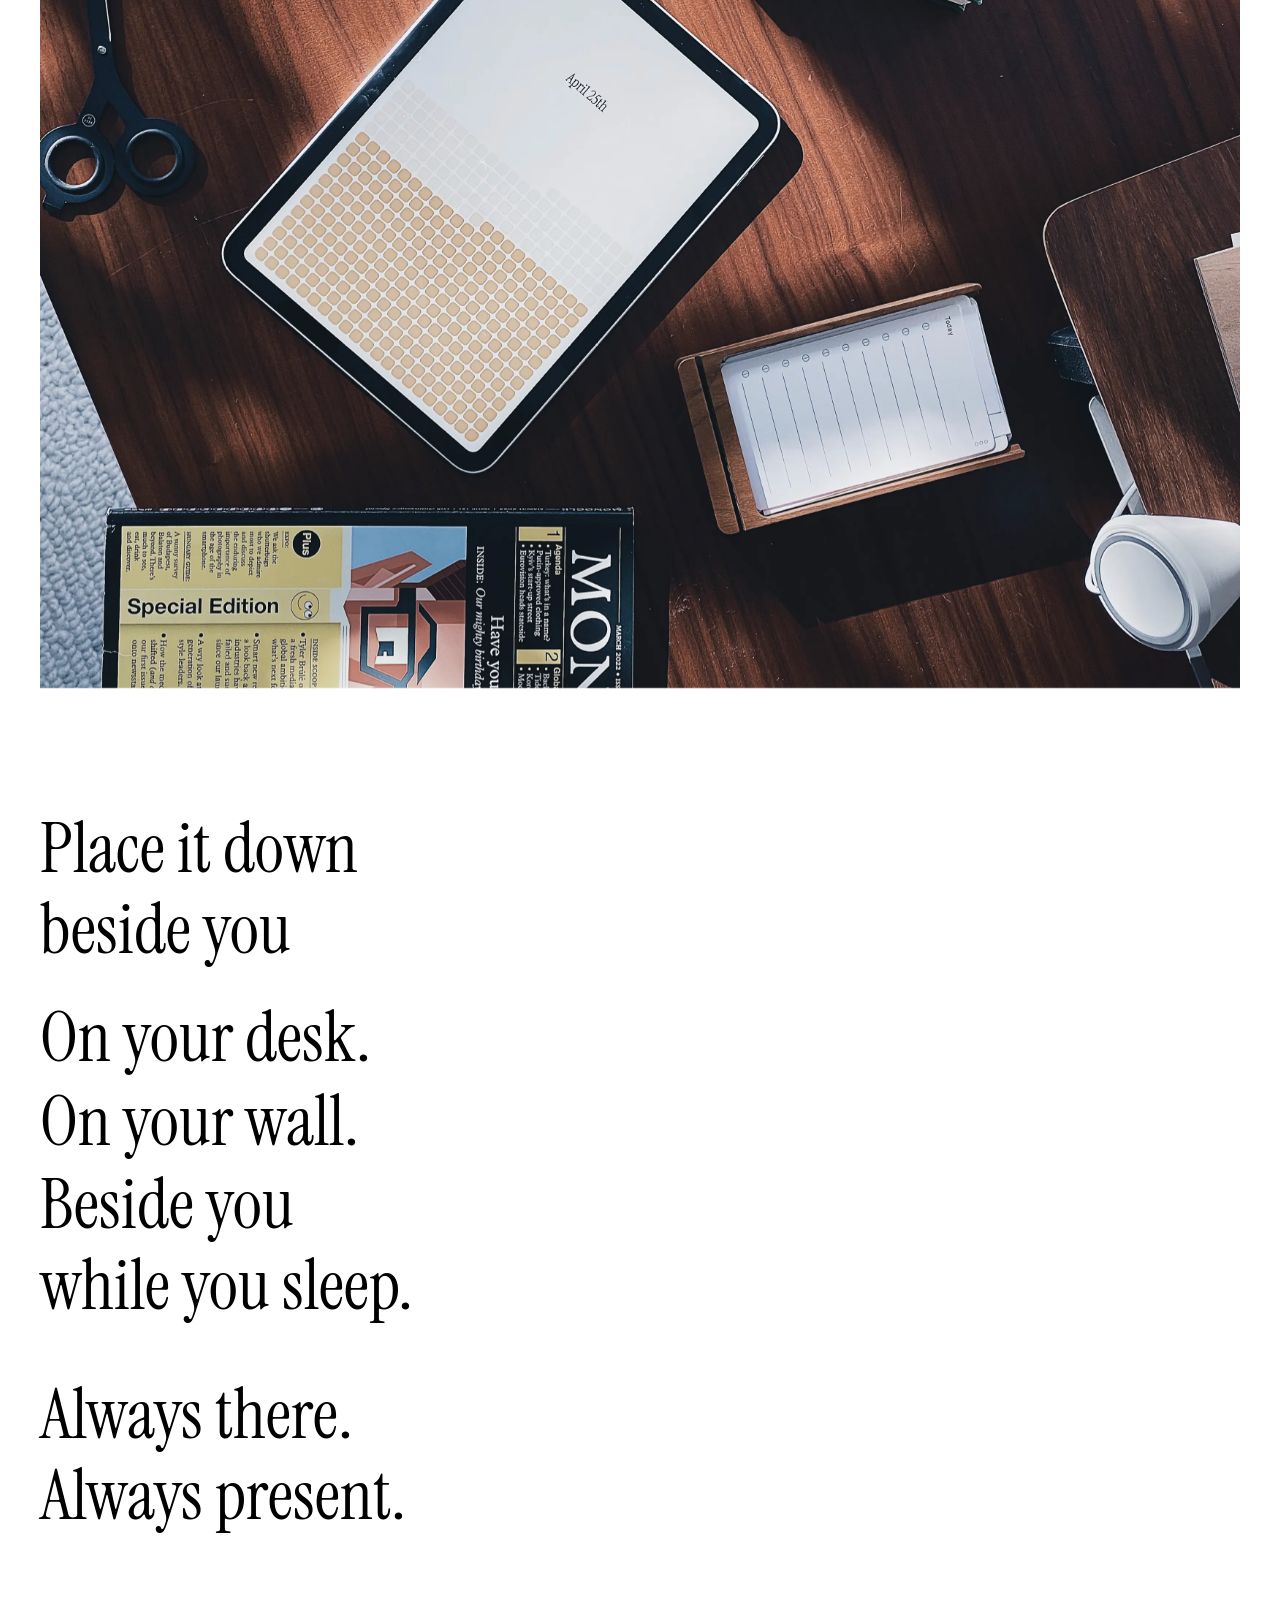
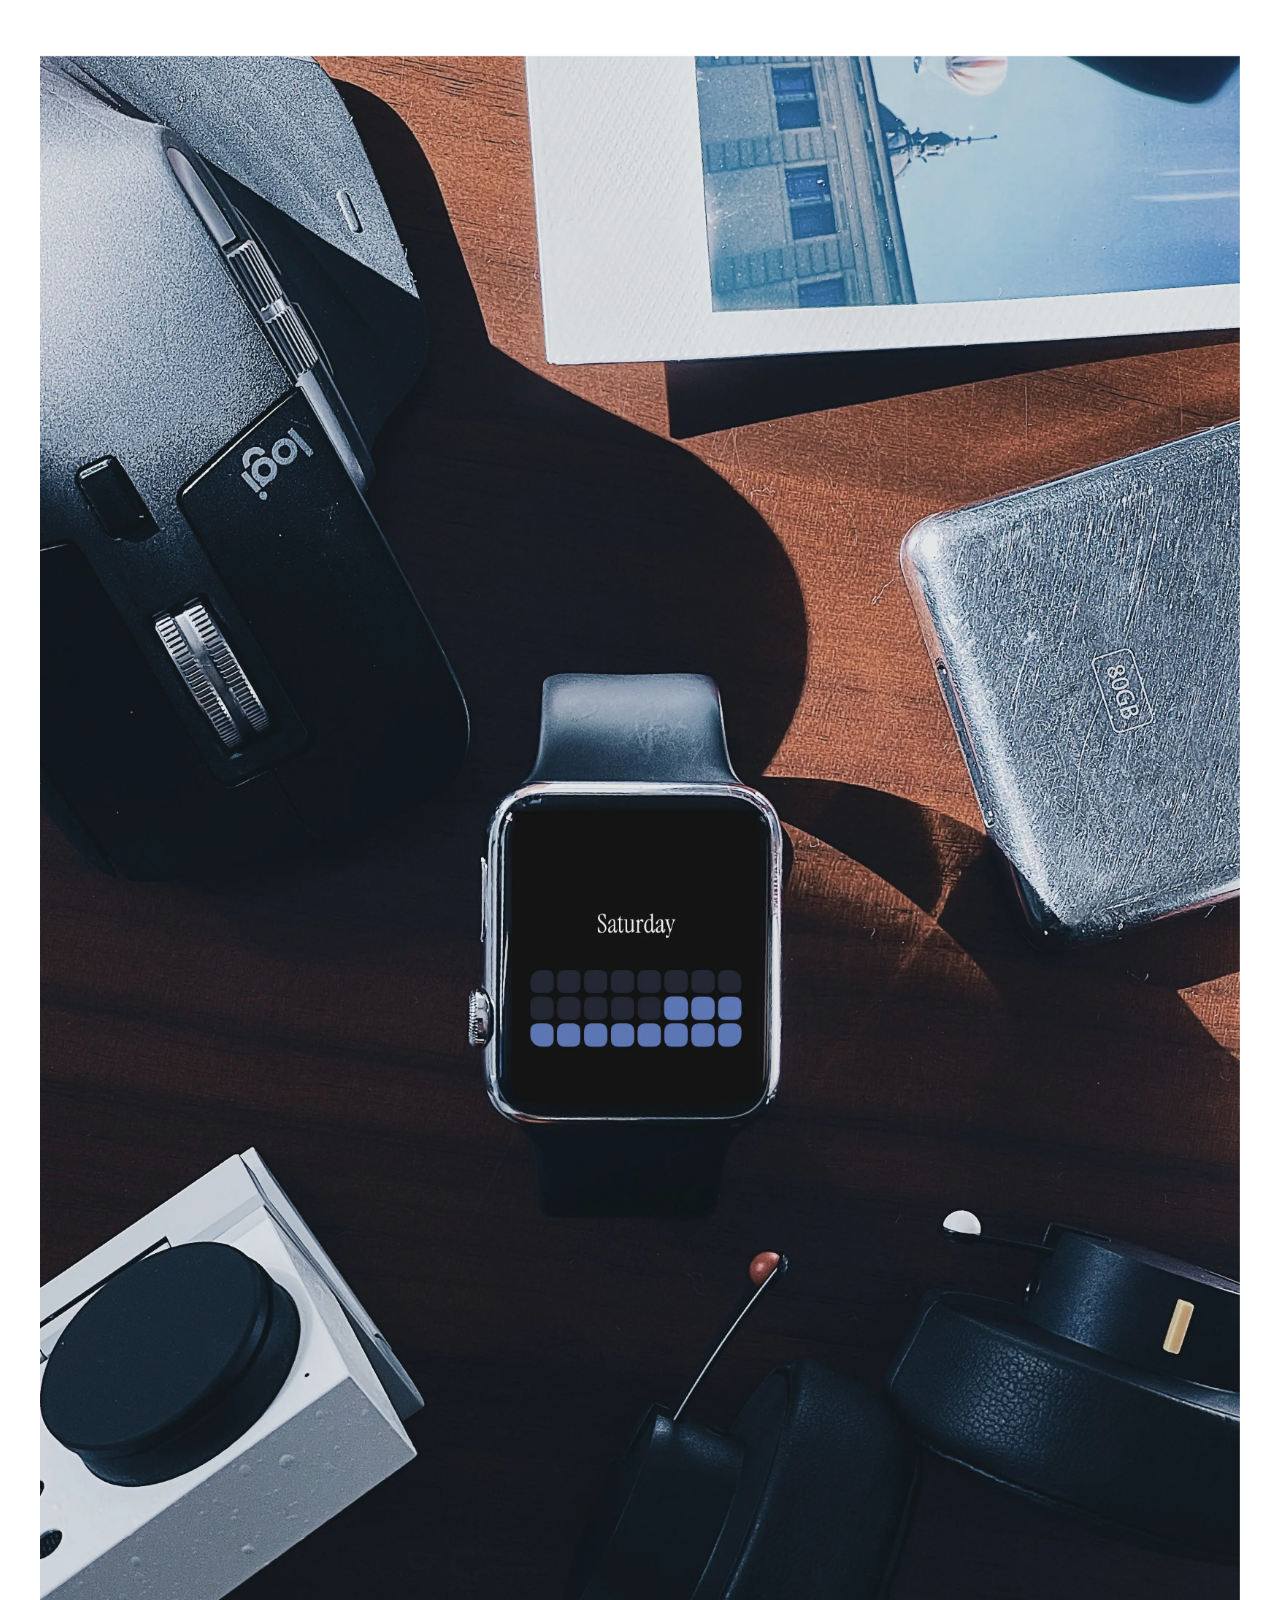
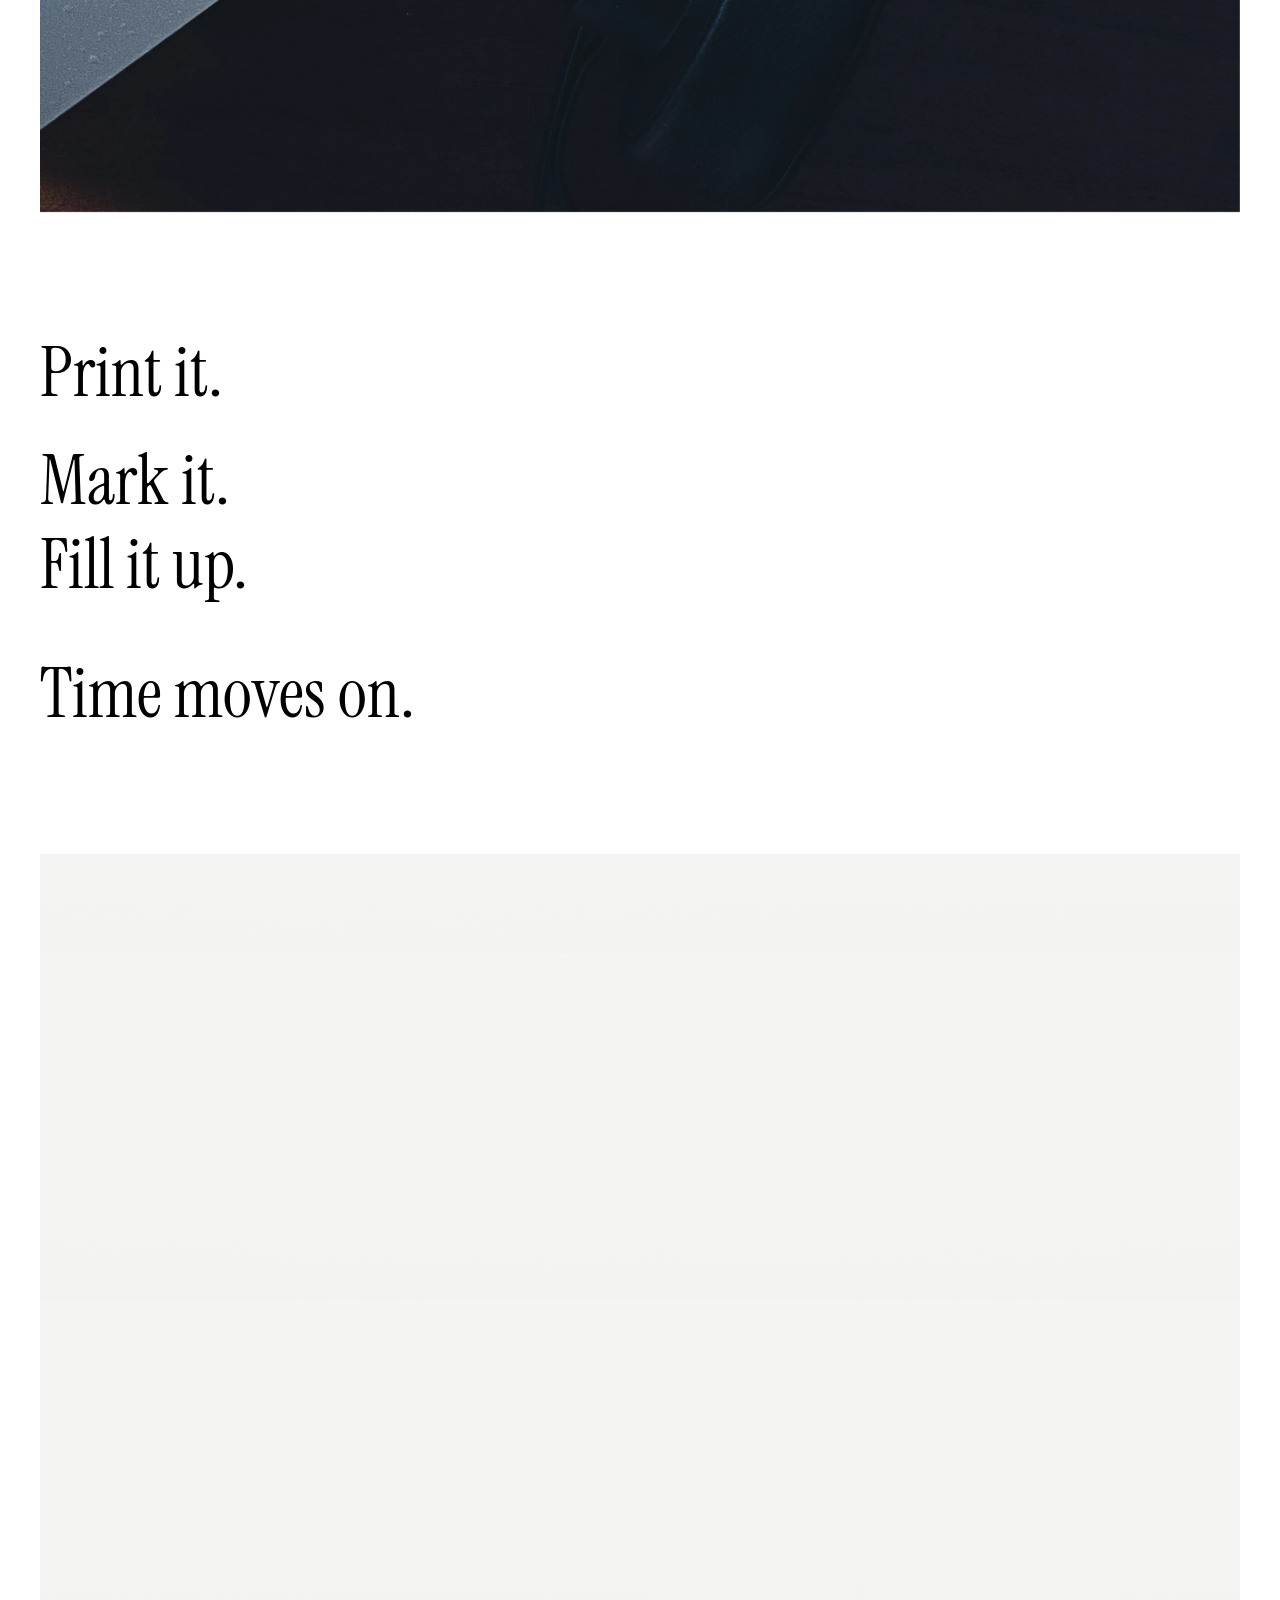
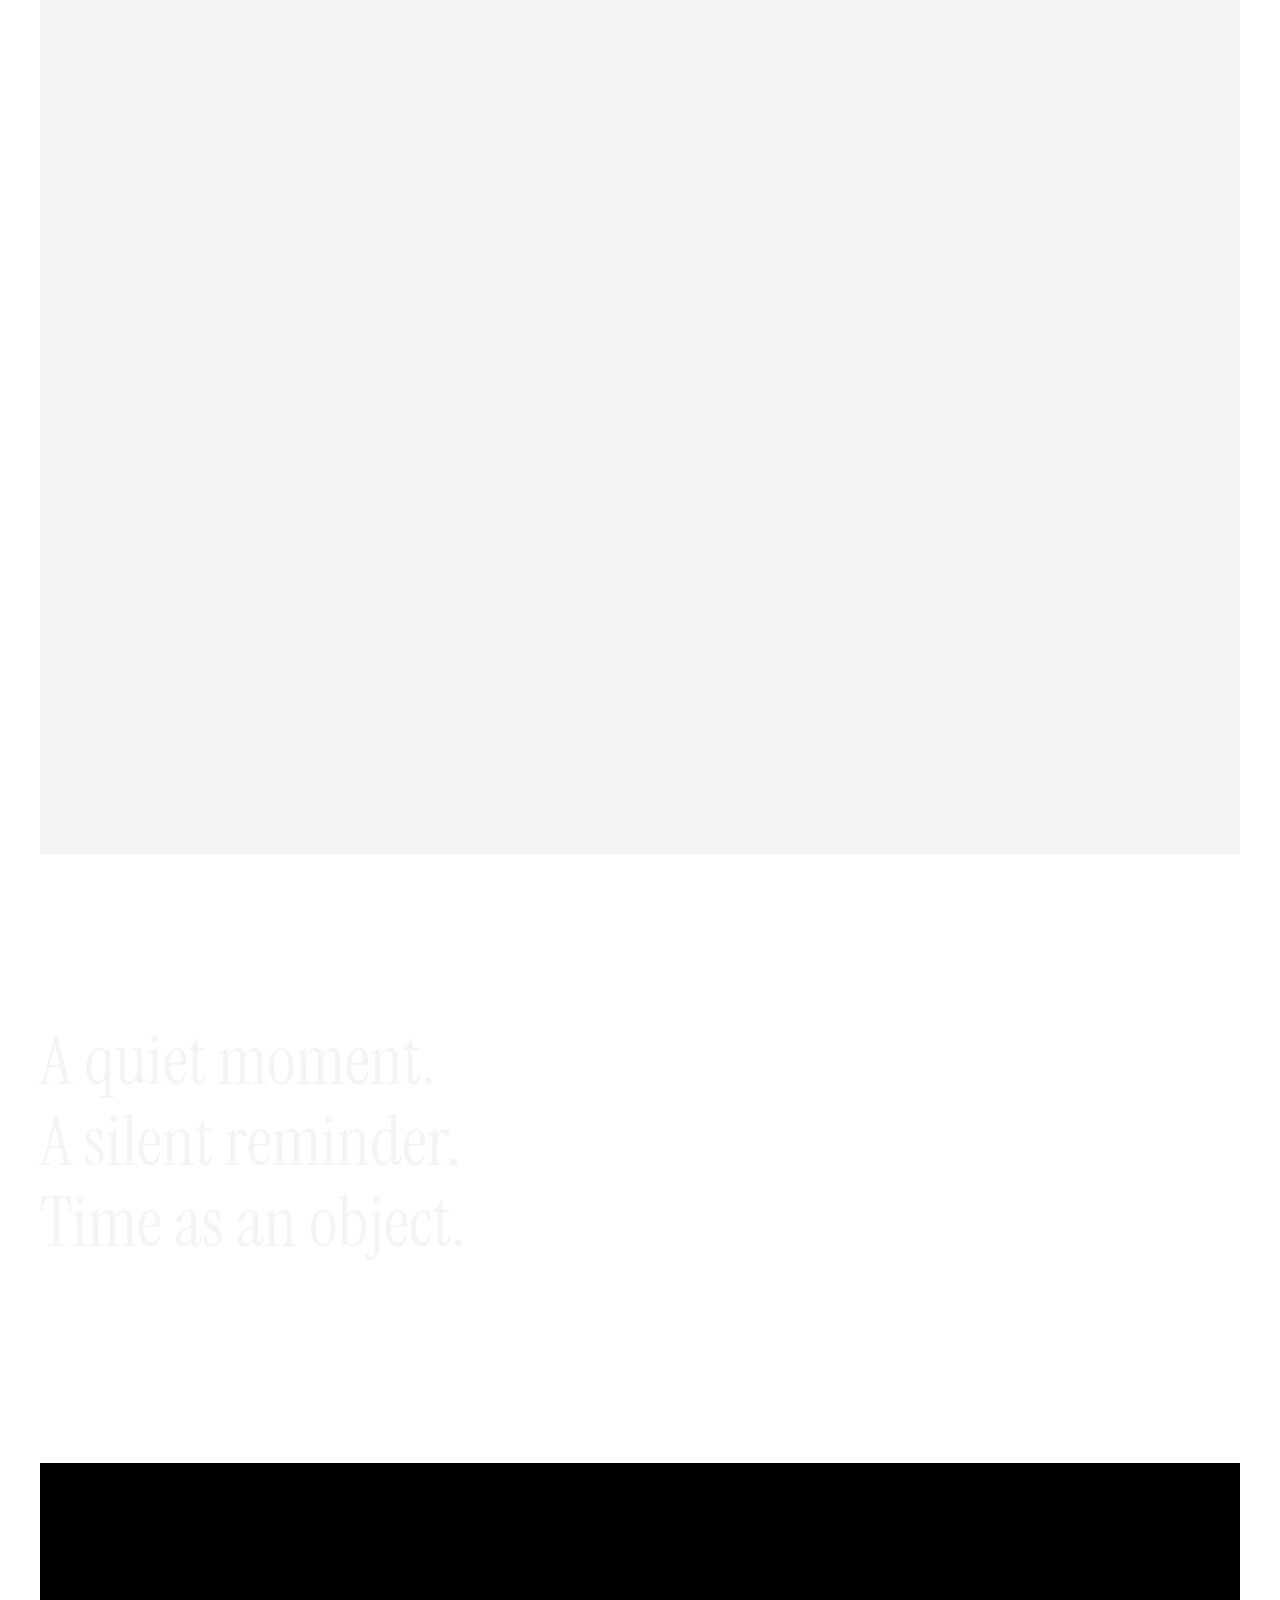
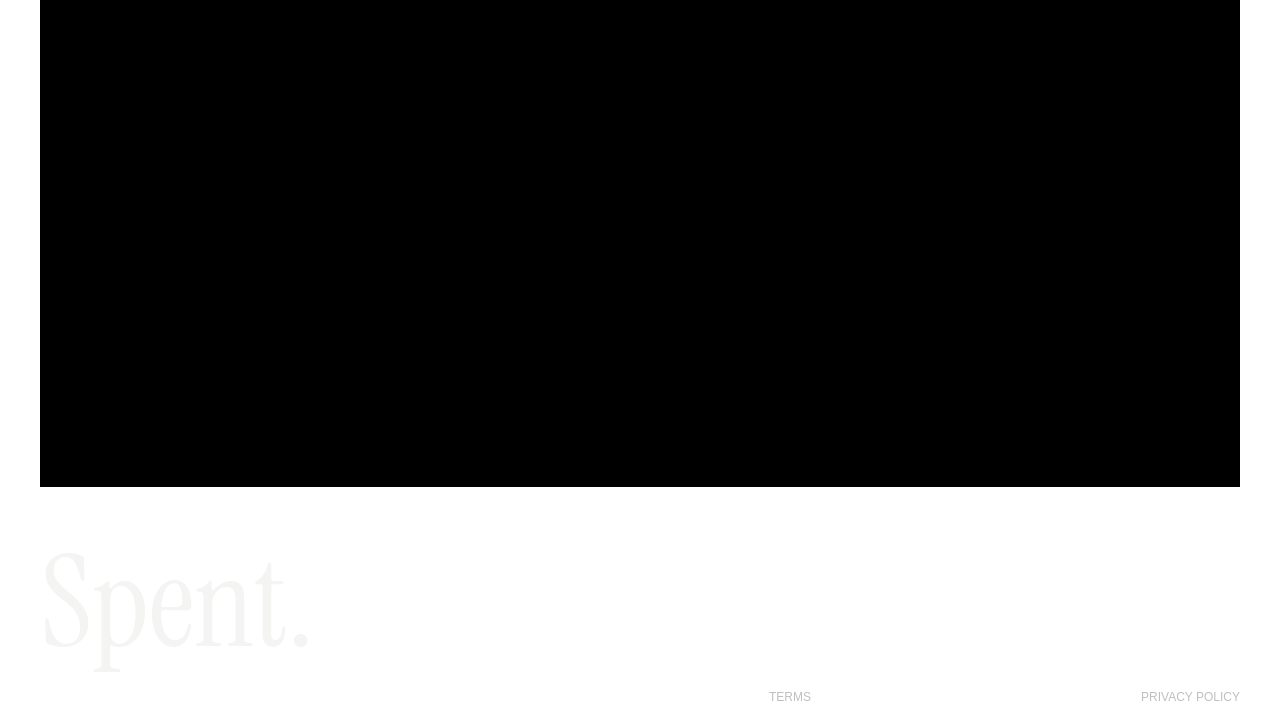
==== commit 4645bab9: "Lock top-screen height on iOS Safari so hero media stays stable while scrolling. Co-authored-by: Cur" ====
--- a/index.html
+++ b/index.html
@@ -17,11 +17,20 @@
     <link rel="apple-touch-icon" href="images/favicon/apple-touch-icon.png">
     <link rel="manifest" href="images/favicon/site.webmanifest">
     <script>
-        try {
-            if (sessionStorage.getItem("spent-nav-intro-seen")) {
-                document.documentElement.classList.add("nav-intro-seen");
+        (function () {
+            var height = Math.round(window.innerHeight);
+
+            document.documentElement.style.setProperty("--top-screen-height", height + "px");
+            if (height <= 700) {
+                document.documentElement.classList.add("compact-top");
             }
-        } catch (error) {}
+
+            try {
+                if (sessionStorage.getItem("spent-nav-intro-seen")) {
+                    document.documentElement.classList.add("nav-intro-seen");
+                }
+            } catch (error) {}
+        })();
     </script>
 </head>
 <body>
--- a/styles.css
+++ b/styles.css
@@ -87,8 +87,8 @@
 /* Figma Desktop frame — nav + hero + title = one viewport */
 .top-screen {
     width: 100%;
-    height: 100dvh;
-    max-height: 100dvh;
+    height: var(--top-screen-height, 100svh);
+    max-height: var(--top-screen-height, 100svh);
     display: flex;
     flex-direction: column;
     align-items: center;
@@ -458,7 +458,7 @@
 @media (max-width: 1200px) {
     :root {
         --title-size: clamp(64px, 8vw, 128px);
-        --section-gap: clamp(24px, 3vh, 48px);
+        --section-gap: clamp(24px, 3vw, 48px);
     }
 }
 
@@ -466,7 +466,7 @@
     :root {
         --page-padding: 20px;
         --title-size: clamp(48px, 12vw, 96px);
-        --section-gap: clamp(16px, 2.5vh, 32px);
+        --section-gap: 24px;
     }
 
     .menu {
@@ -489,22 +489,20 @@
     }
 }
 
-@media (max-height: 700px) {
-    :root {
-        --title-size: clamp(40px, 10vh, 80px);
-        --section-gap: 16px;
-    }
-
-    .menu {
-        align-items: center;
-        height: auto;
-        padding-top: var(--menu-padding);
-        padding-bottom: var(--menu-padding);
-    }
-
-    .title-row {
-        padding-bottom: 16px;
-    }
+html.compact-top {
+    --title-size: clamp(40px, 11vw, 72px);
+    --section-gap: 16px;
+}
+
+html.compact-top .menu {
+    align-items: center;
+    height: auto;
+    padding-top: var(--menu-padding);
+    padding-bottom: var(--menu-padding);
+}
+
+html.compact-top .title-row {
+    padding-bottom: 16px;
 }
 
 @media (max-width: 480px) {
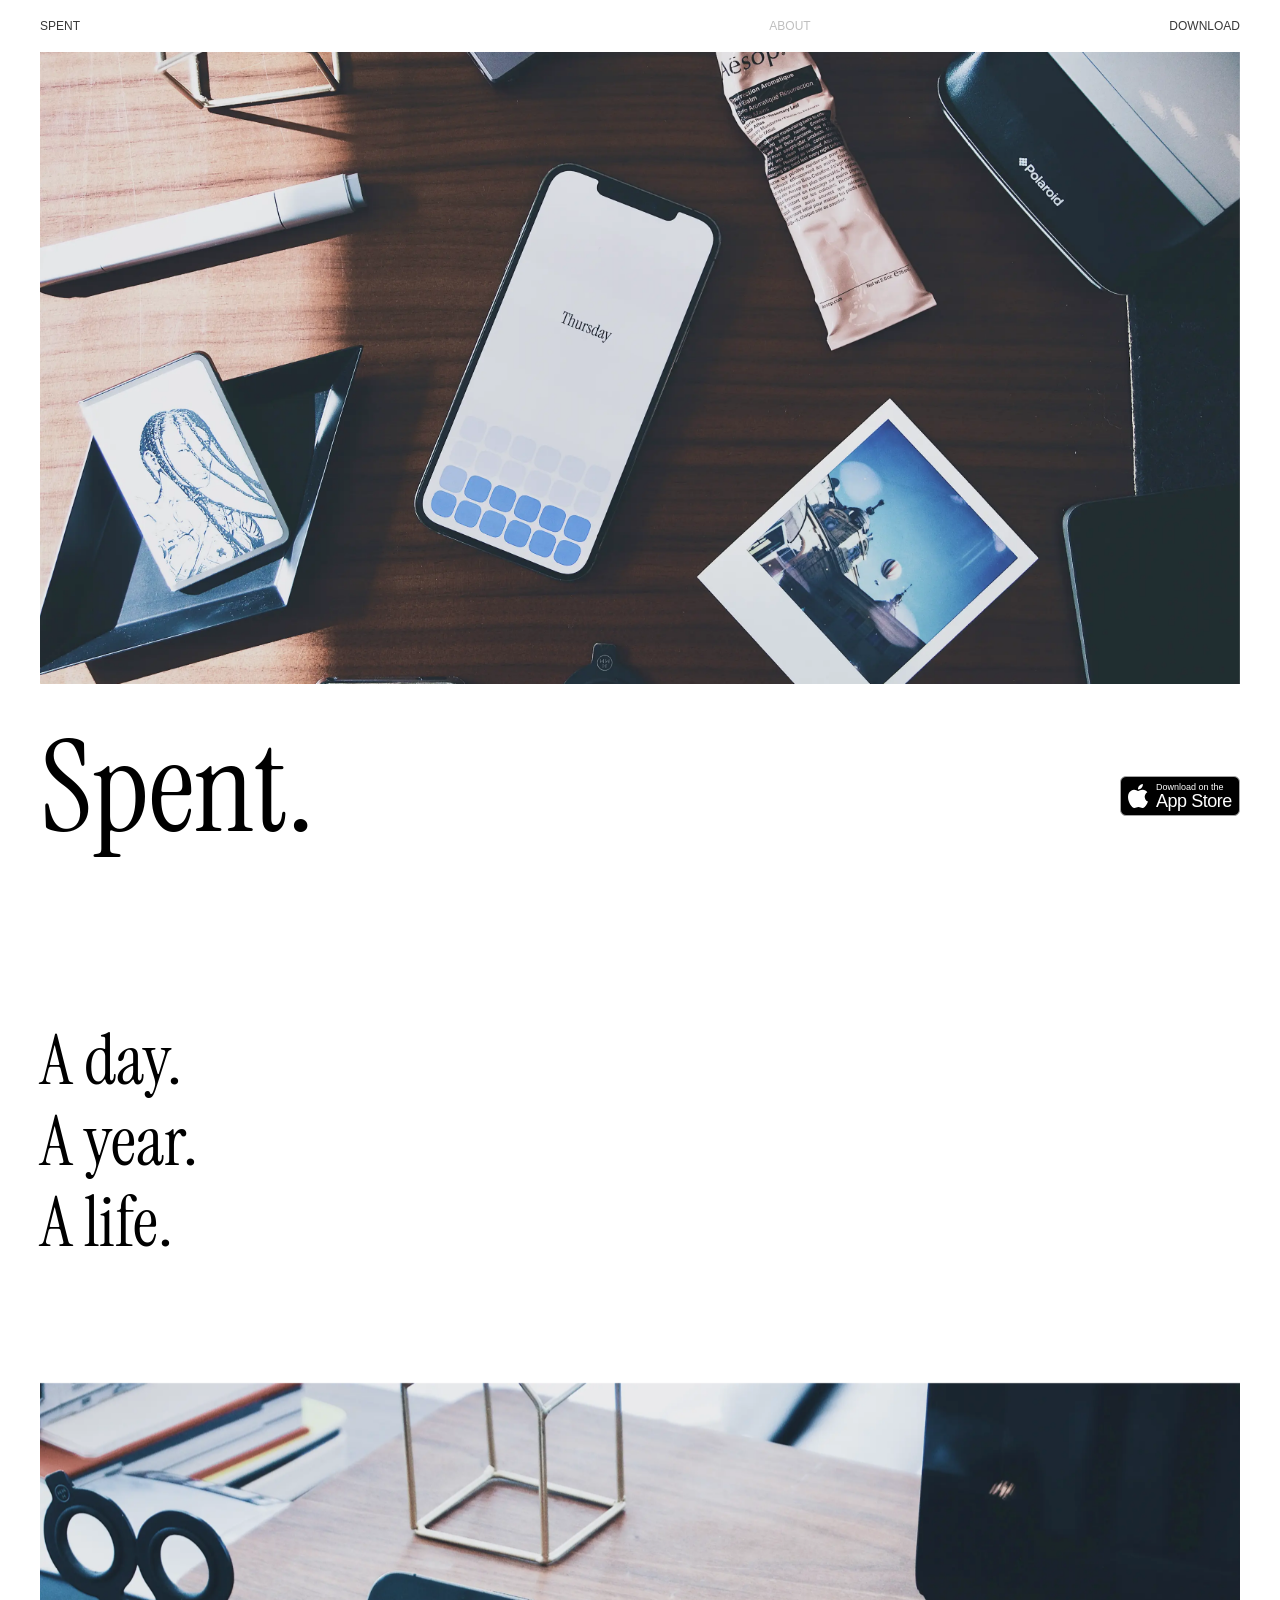
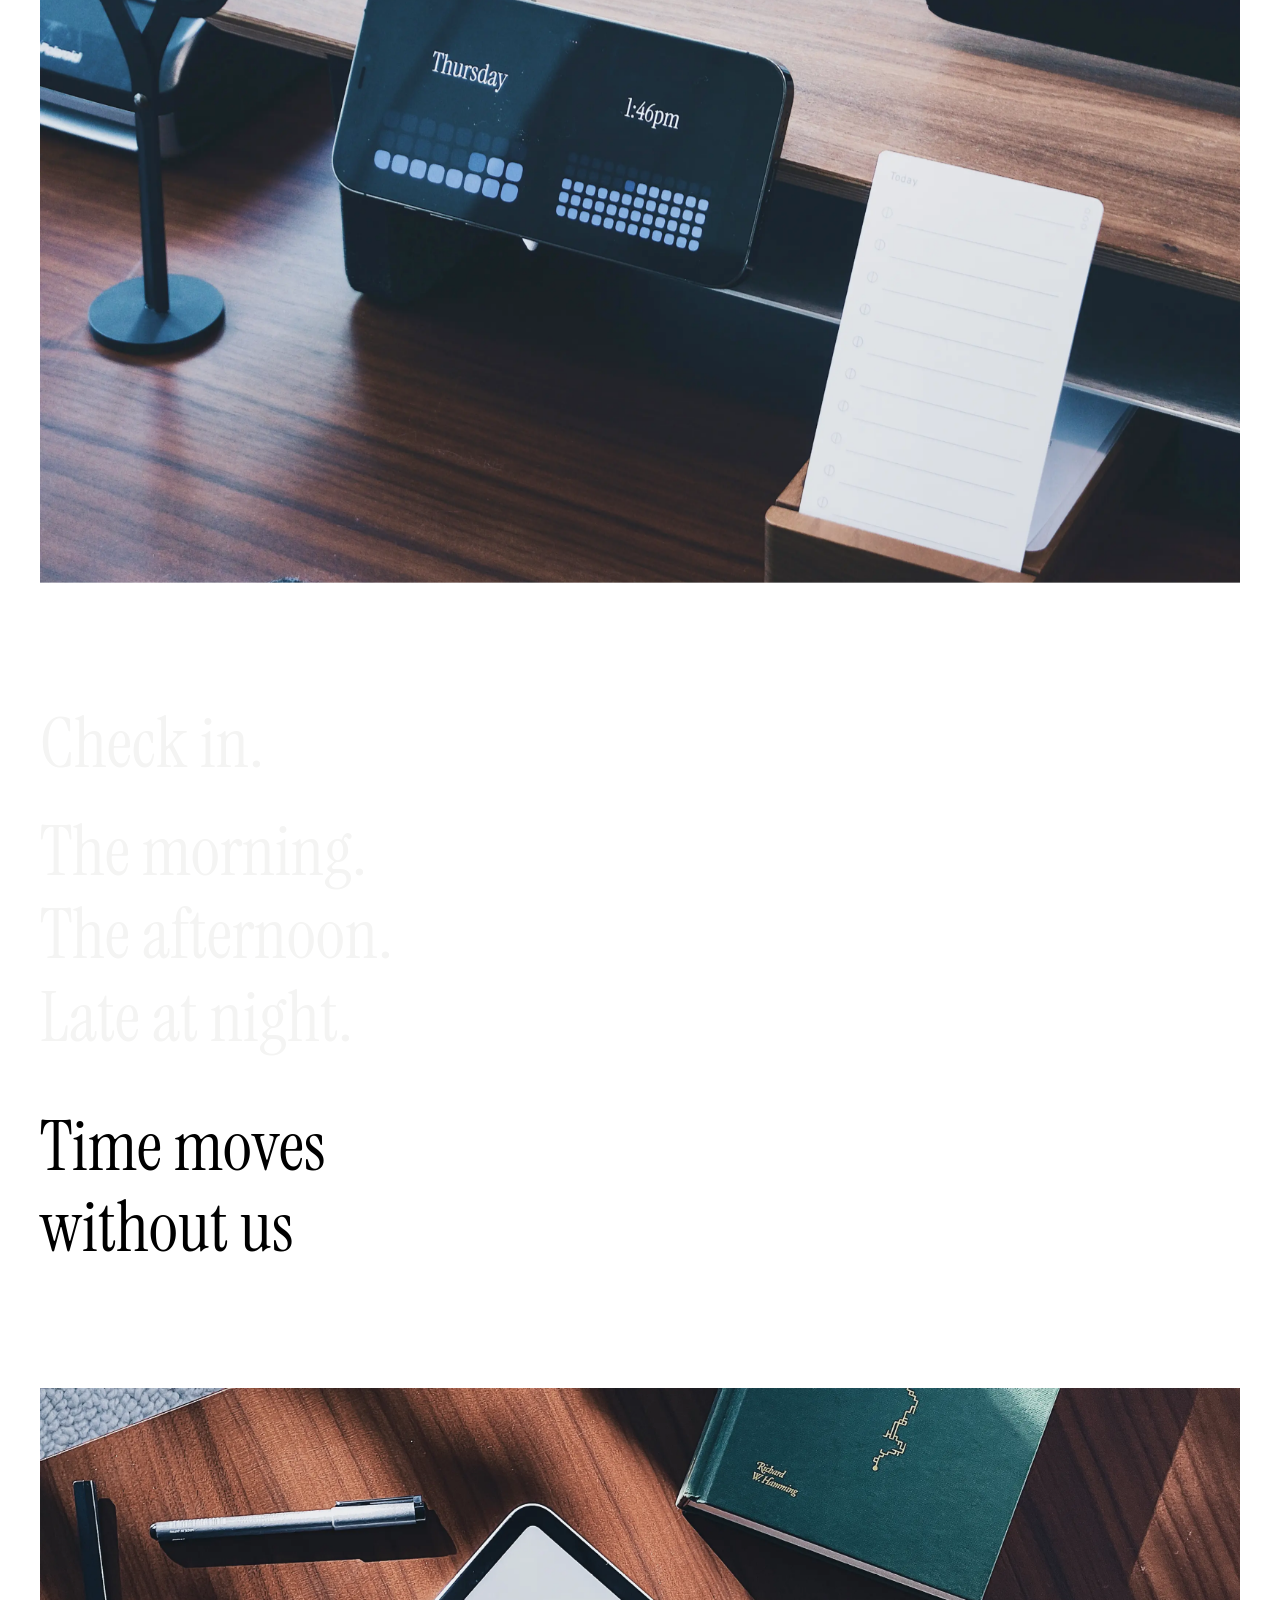
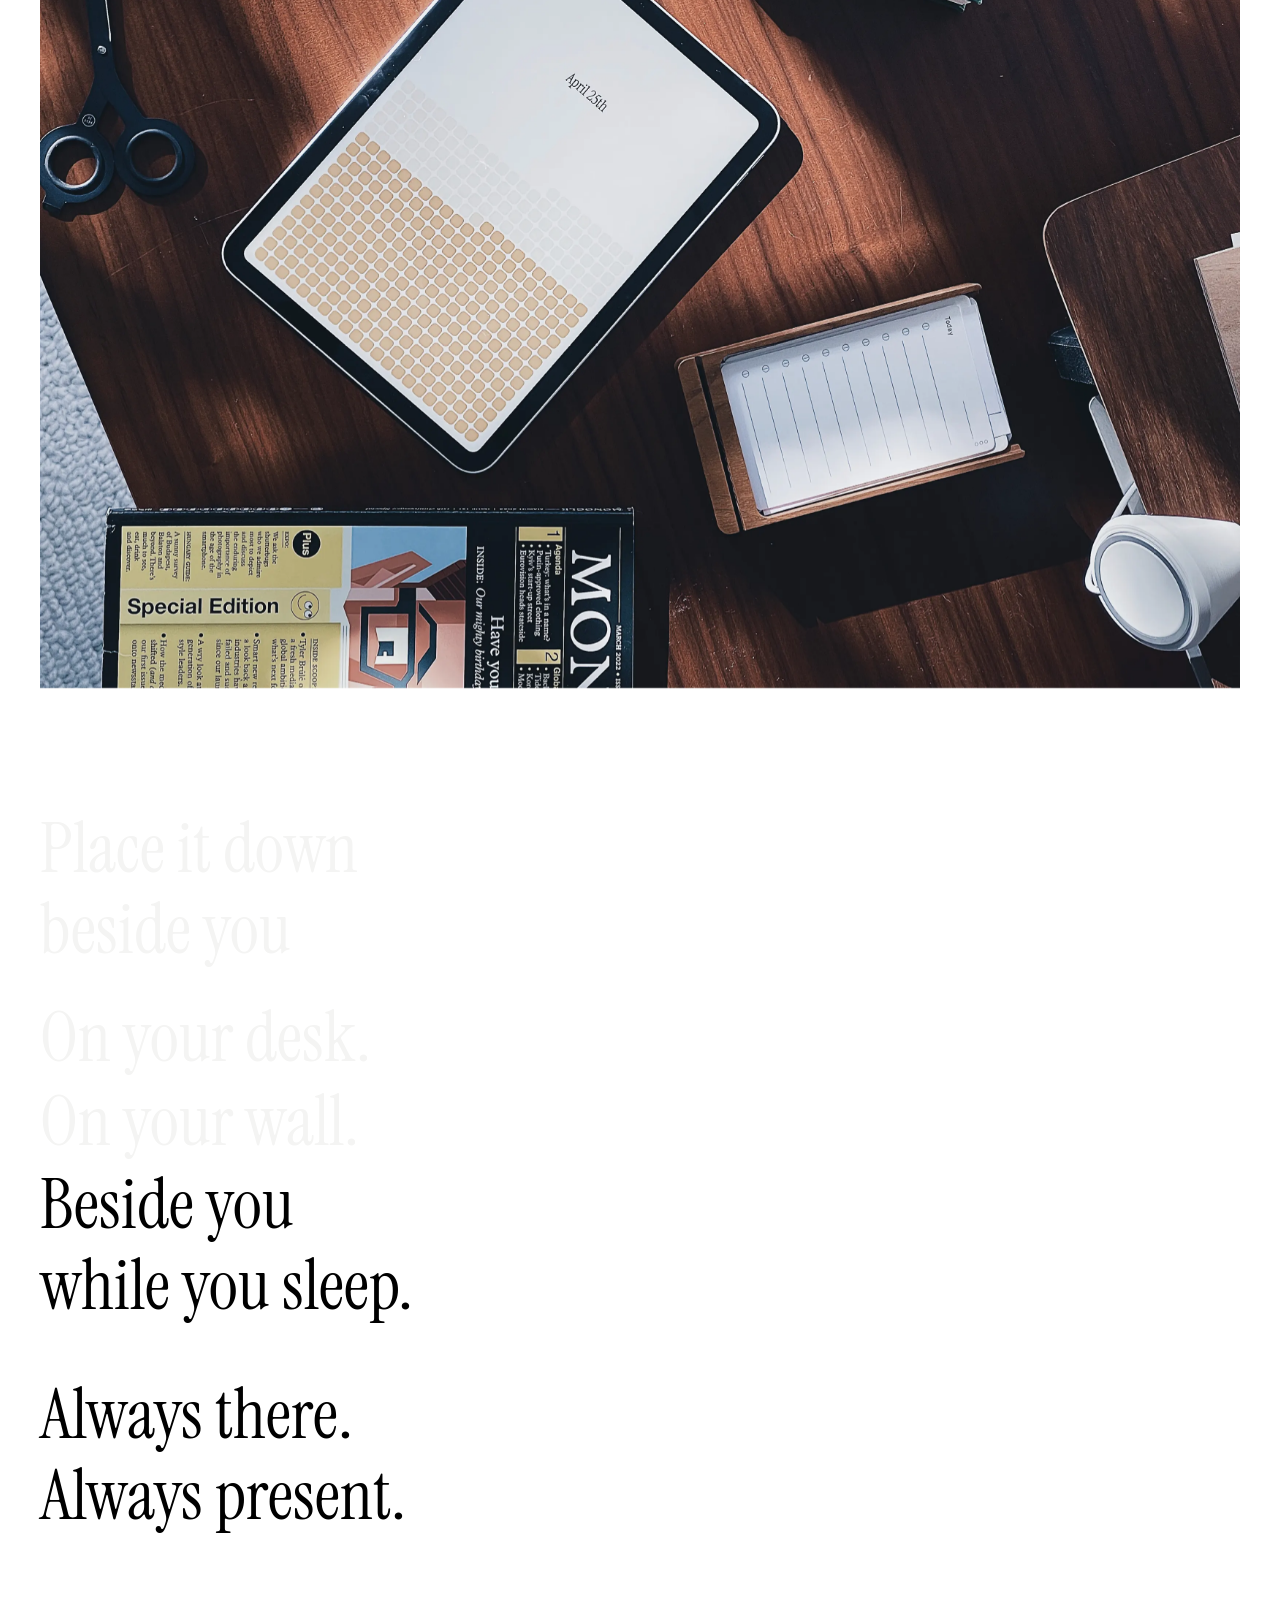
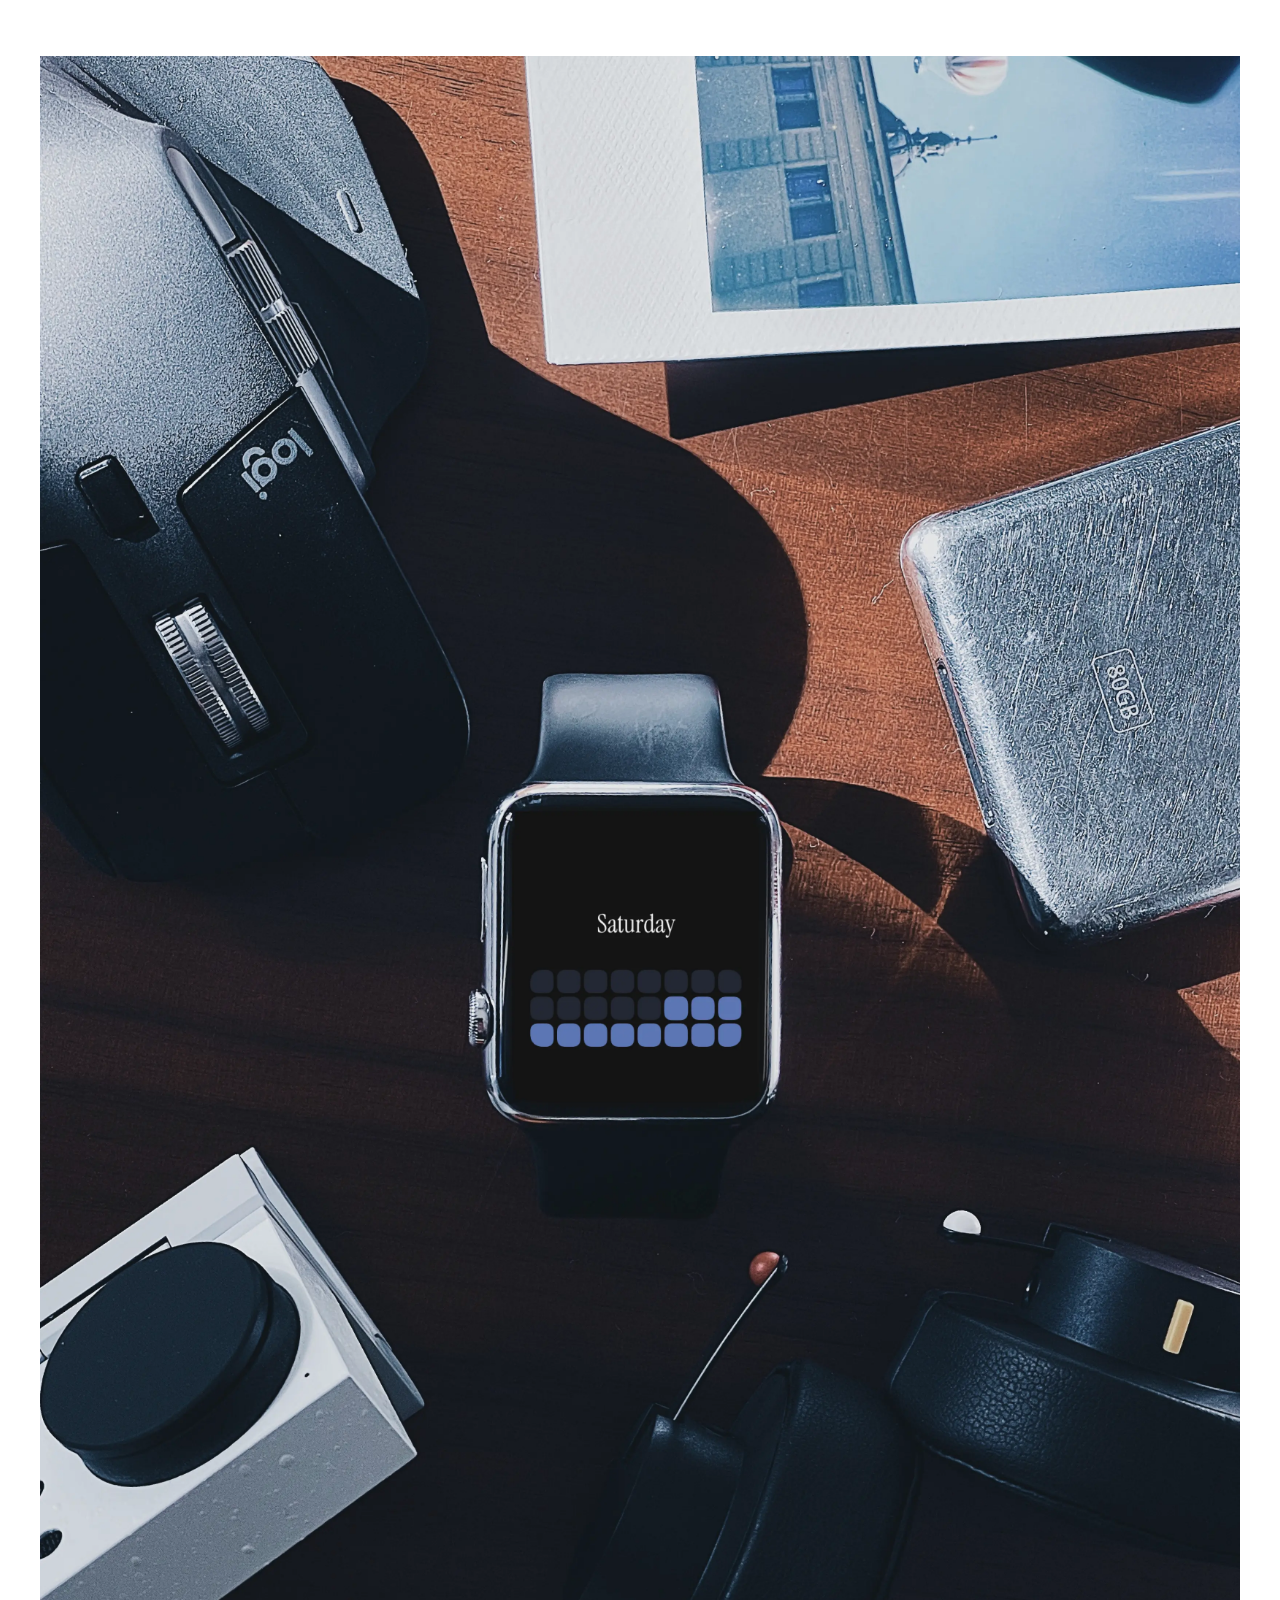
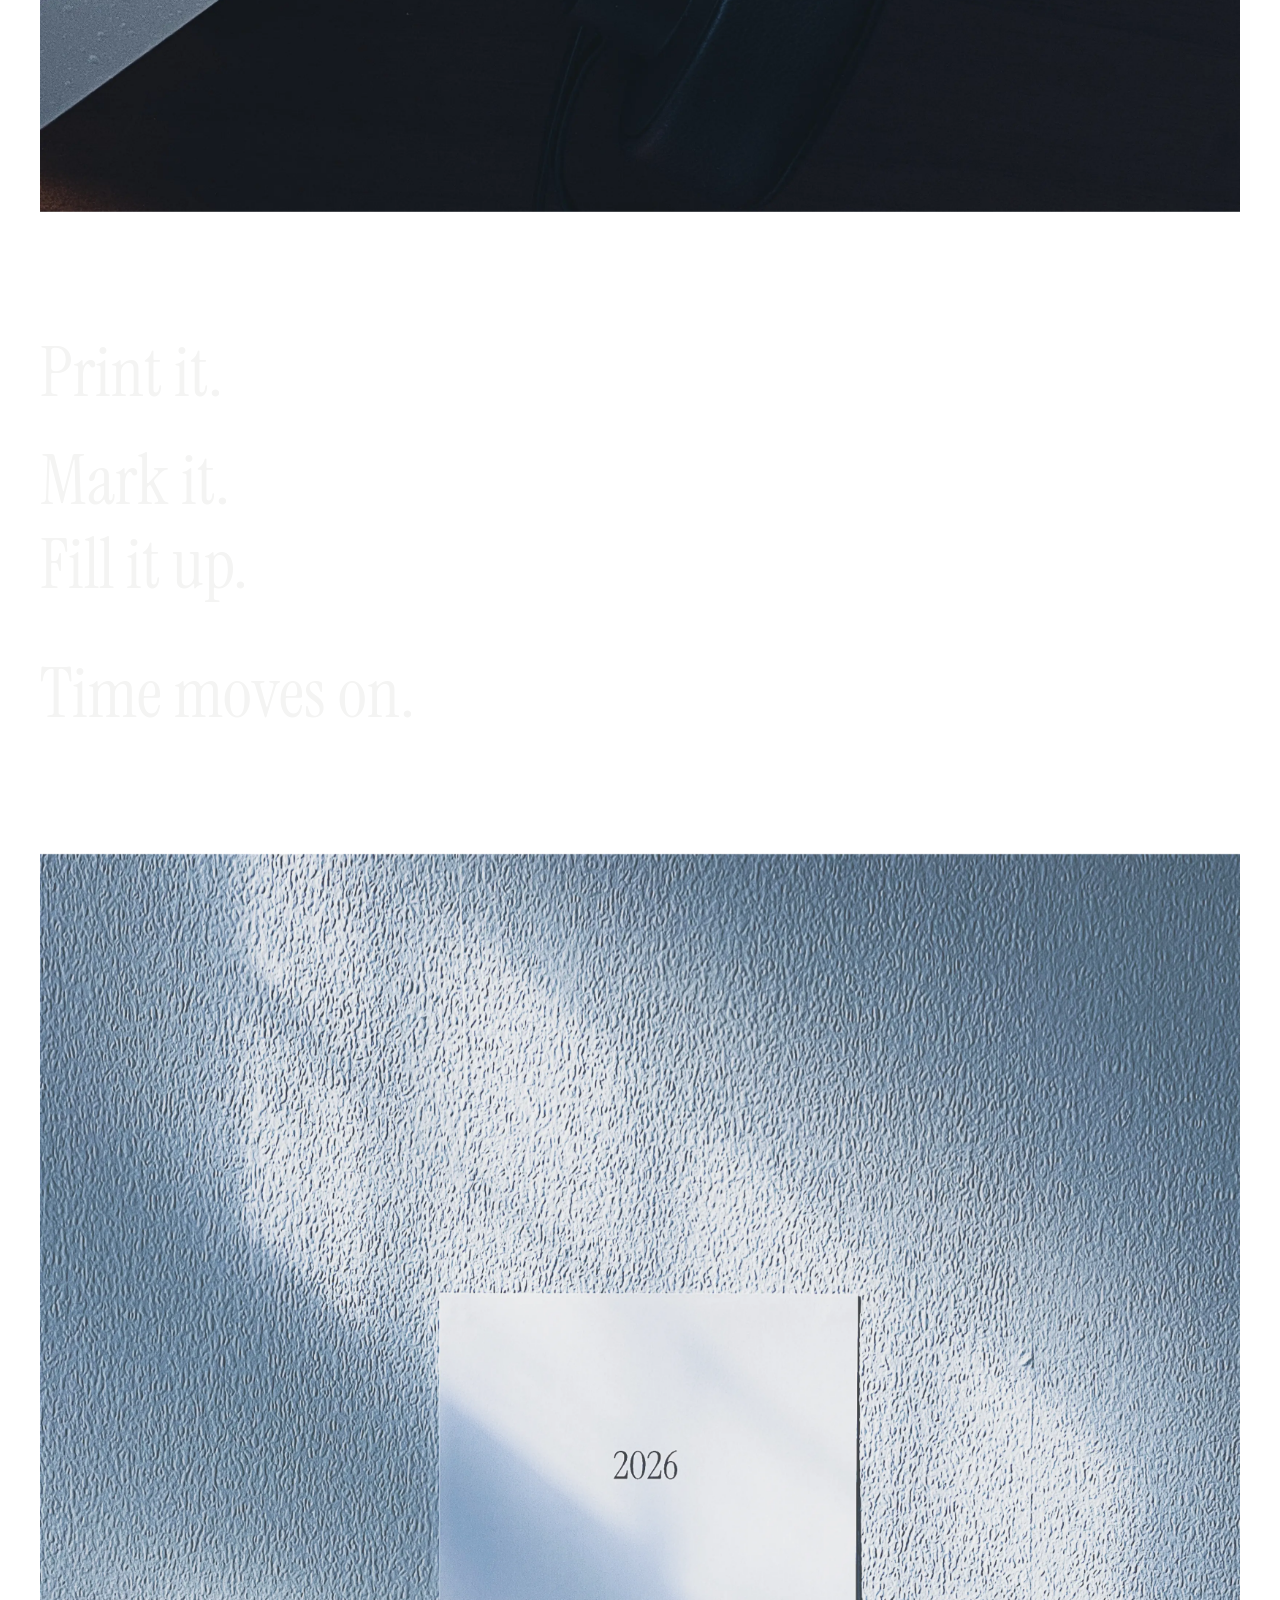
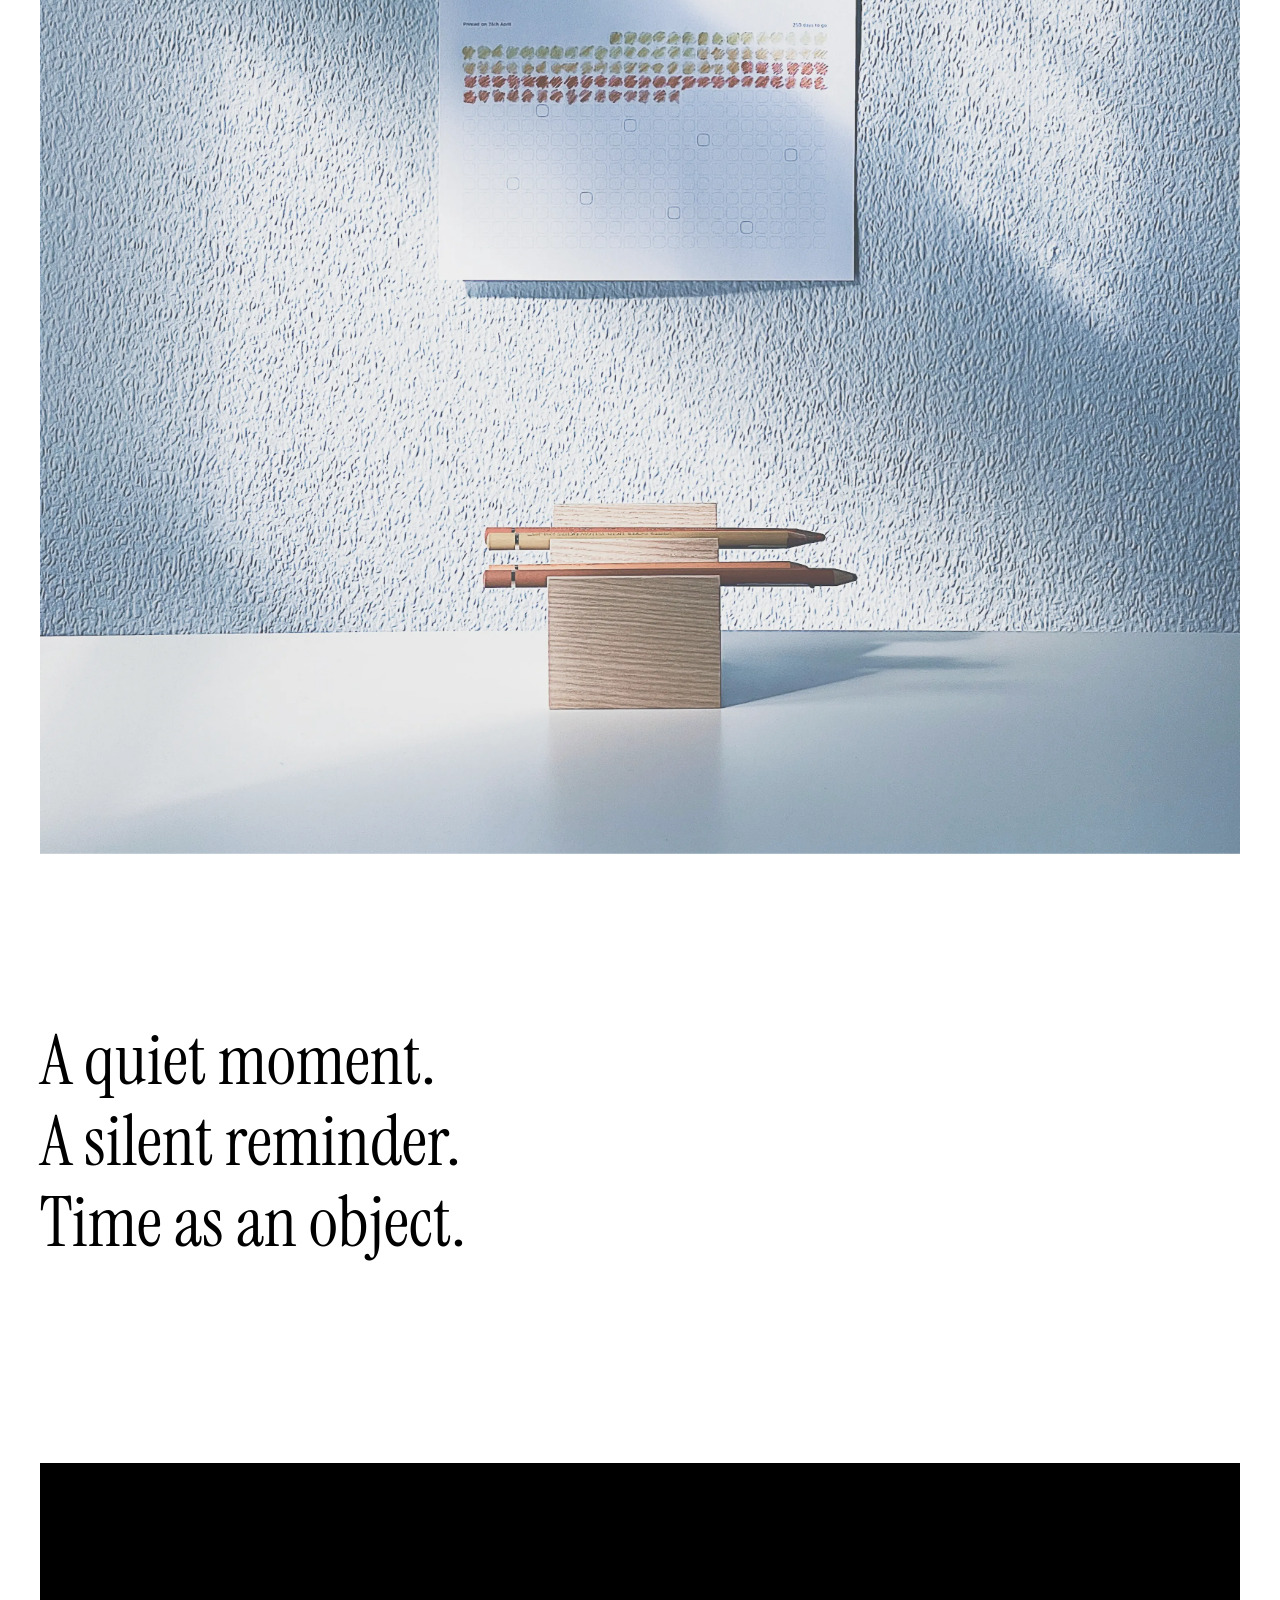
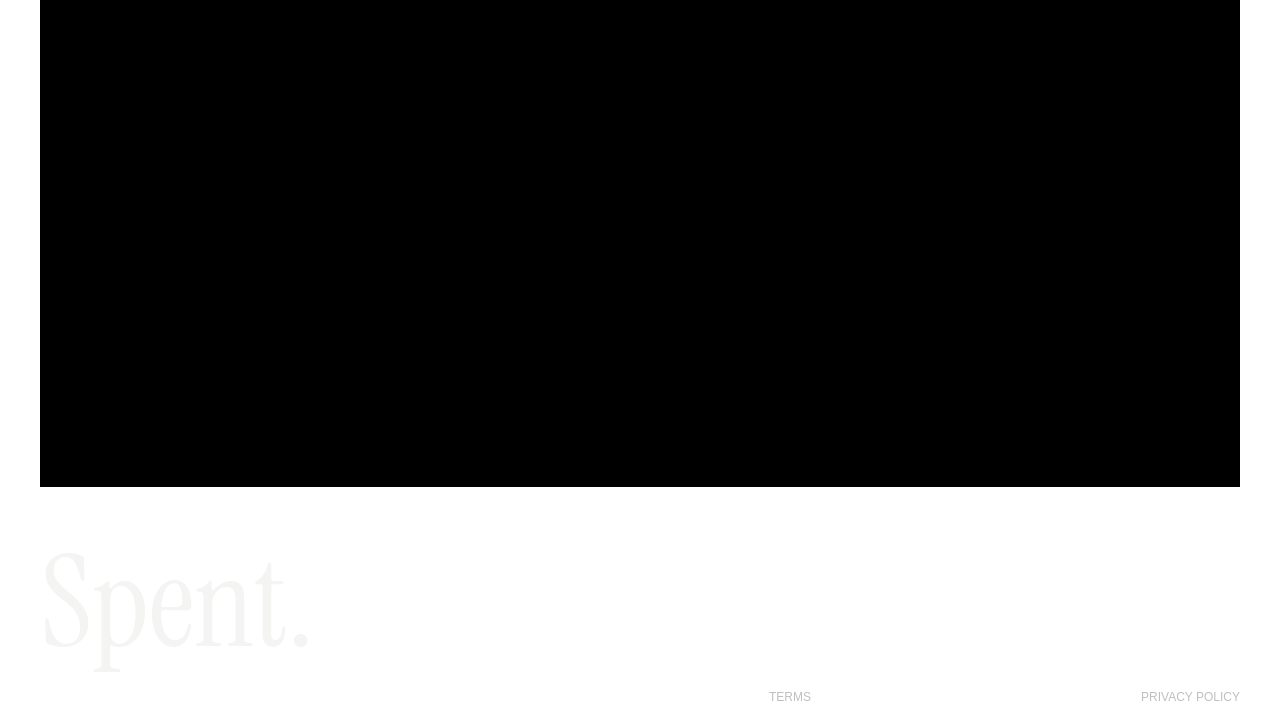
==== commit dd664d64: "Add terms page and wire footer links across the site. Co-authored-by: Cursor <cursoragent@cursor.com" ====
--- a/index.html
+++ b/index.html
@@ -189,8 +189,8 @@
                     </a>
                 </div>
                 <nav class="site-footer__legal-nav" aria-label="Legal">
-                    <a href="#" class="site-footer__legal-link site-footer__legal-link--terms">Terms</a>
-                    <a href="#" class="site-footer__legal-link site-footer__legal-link--privacy">Privacy Policy</a>
+                    <a href="terms.html" class="site-footer__legal-link site-footer__legal-link--terms">Terms</a>
+                    <a href="privacy.html" class="site-footer__legal-link site-footer__legal-link--privacy">Privacy Policy</a>
                 </nav>
             </div>
         </footer>
--- a/styles.css
+++ b/styles.css
@@ -816,3 +816,117 @@
         --story-block-gap: 56px;
     }
 }
+
+/* Legal pages — privacy, terms */
+.page--legal {
+    align-items: stretch;
+}
+
+.legal-header {
+    width: 100%;
+    padding-top: calc(env(safe-area-inset-top) + var(--menu-padding));
+}
+
+.legal-header__menu {
+    width: 100%;
+    padding-top: var(--menu-padding);
+    padding-bottom: var(--menu-padding);
+    padding-left: var(--page-padding);
+    padding-right: var(--page-padding);
+}
+
+.legal-header__intro,
+.legal {
+    width: min(680px, 100%);
+    margin-left: auto;
+    margin-right: auto;
+    padding-left: var(--page-padding);
+    padding-right: var(--page-padding);
+}
+
+.legal-header__intro {
+    padding-top: var(--section-gap);
+    padding-bottom: calc(var(--section-gap) + 8px);
+}
+
+.legal-title {
+    font-family: "Instrument Serif", Georgia, "Times New Roman", serif;
+    font-size: clamp(48px, 10vw, 96px);
+    font-weight: 400;
+    line-height: 1;
+    color: var(--text-primary);
+}
+
+.legal-meta {
+    margin-top: 16px;
+    font-family: "Helvetica Neue", Helvetica, Inter, sans-serif;
+    font-size: 12px;
+    font-weight: 500;
+    line-height: 1.4;
+    text-transform: uppercase;
+    letter-spacing: 0.04em;
+    color: var(--text-dimmed);
+}
+
+.legal {
+    padding-bottom: calc(var(--story-block-gap) + var(--page-padding));
+}
+
+.legal-section + .legal-section {
+    margin-top: 40px;
+}
+
+.legal-heading {
+    font-family: "Helvetica Neue", Helvetica, Inter, sans-serif;
+    font-size: 12px;
+    font-weight: 500;
+    line-height: 1.4;
+    text-transform: uppercase;
+    letter-spacing: 0.06em;
+    color: var(--night);
+    margin-bottom: 12px;
+}
+
+.legal p {
+    font-family: "Helvetica Neue", Helvetica, Inter, sans-serif;
+    font-size: 17px;
+    font-weight: 400;
+    line-height: 1.55;
+    color: var(--text-primary);
+}
+
+.legal p + p {
+    margin-top: 1em;
+}
+
+.legal a {
+    text-decoration: underline;
+    text-underline-offset: 0.15em;
+    transition: color var(--link-hover-duration) var(--link-hover-ease);
+}
+
+.legal a:hover,
+.legal a:focus-visible {
+    color: var(--night);
+}
+
+.legal-list {
+    margin-top: 1em;
+    padding-left: 1.25em;
+    font-family: "Helvetica Neue", Helvetica, Inter, sans-serif;
+    font-size: 17px;
+    line-height: 1.55;
+    color: var(--text-primary);
+}
+
+.legal-list li + li {
+    margin-top: 0.5em;
+}
+
+.site-footer--compact {
+    min-height: auto;
+}
+
+.site-footer--compact .site-footer__closing {
+    min-height: calc(var(--title-size) + var(--section-gap) + var(--menu-padding) * 2);
+}
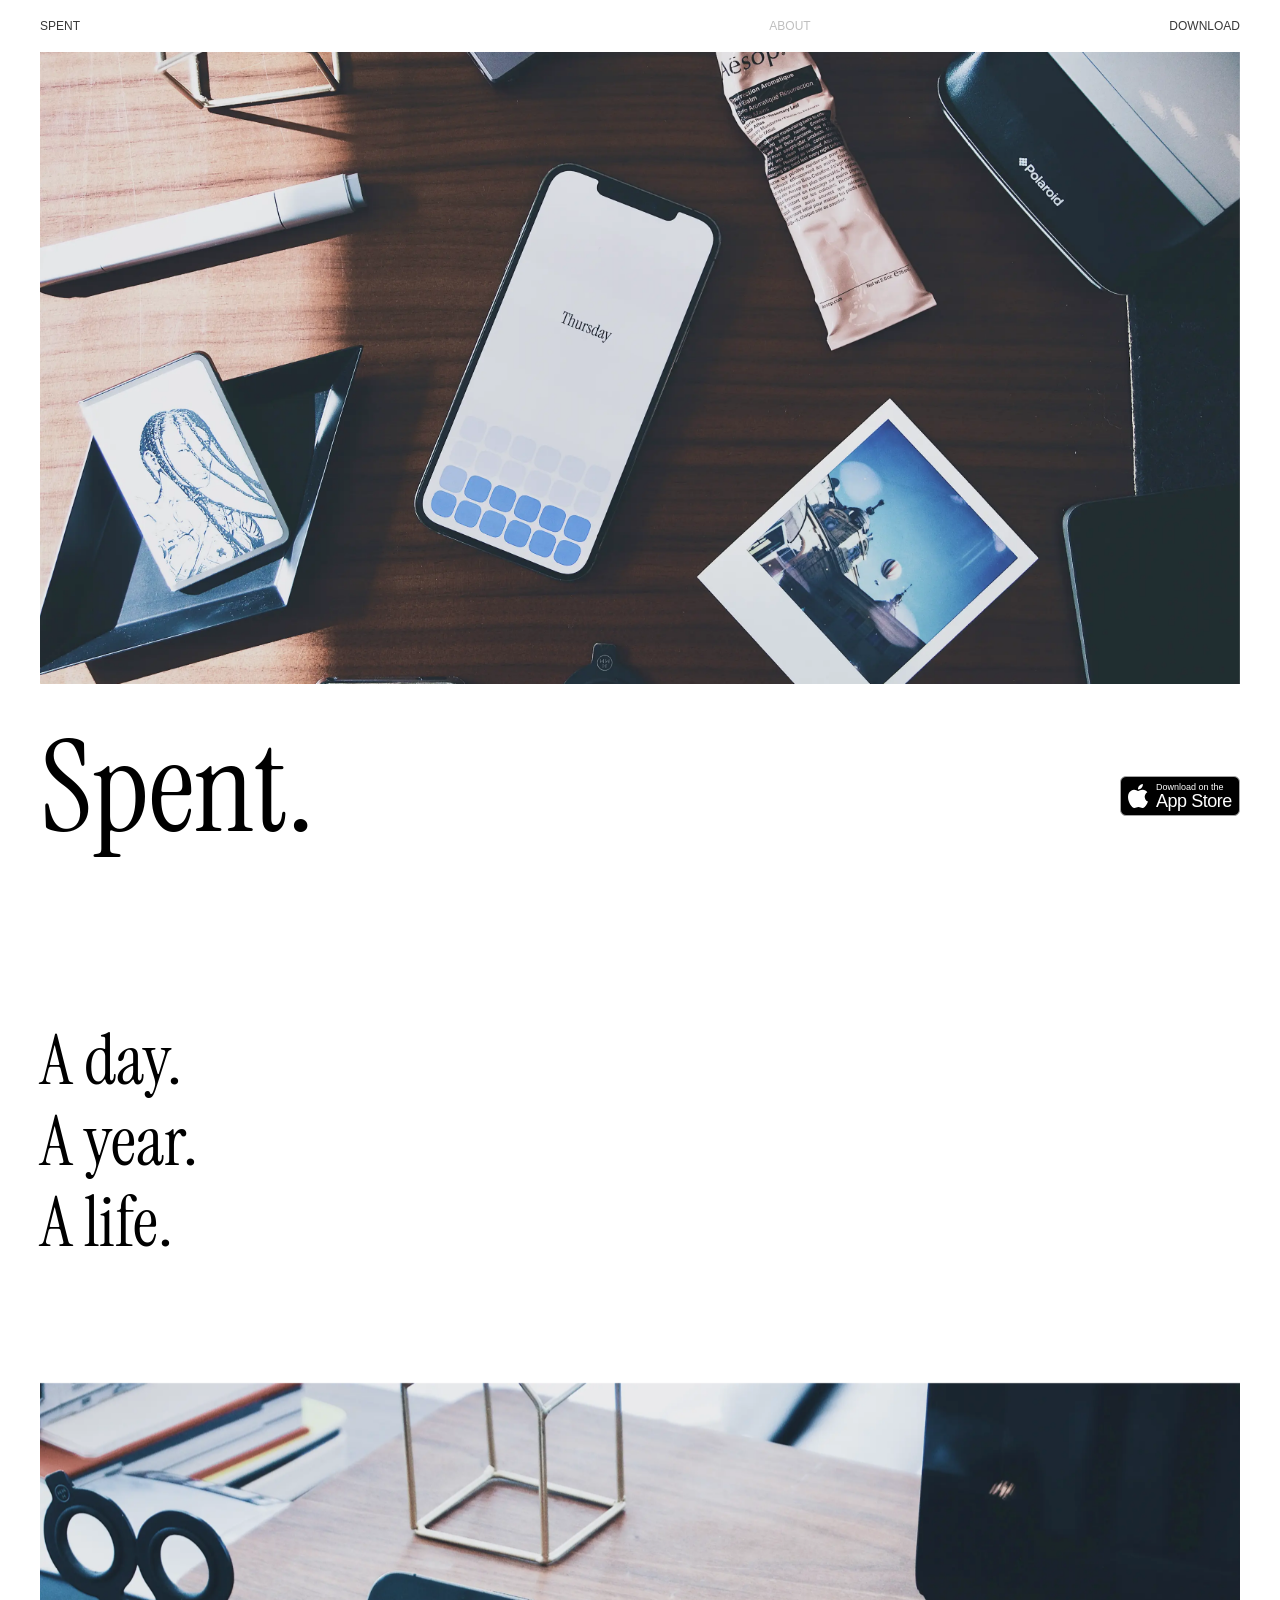
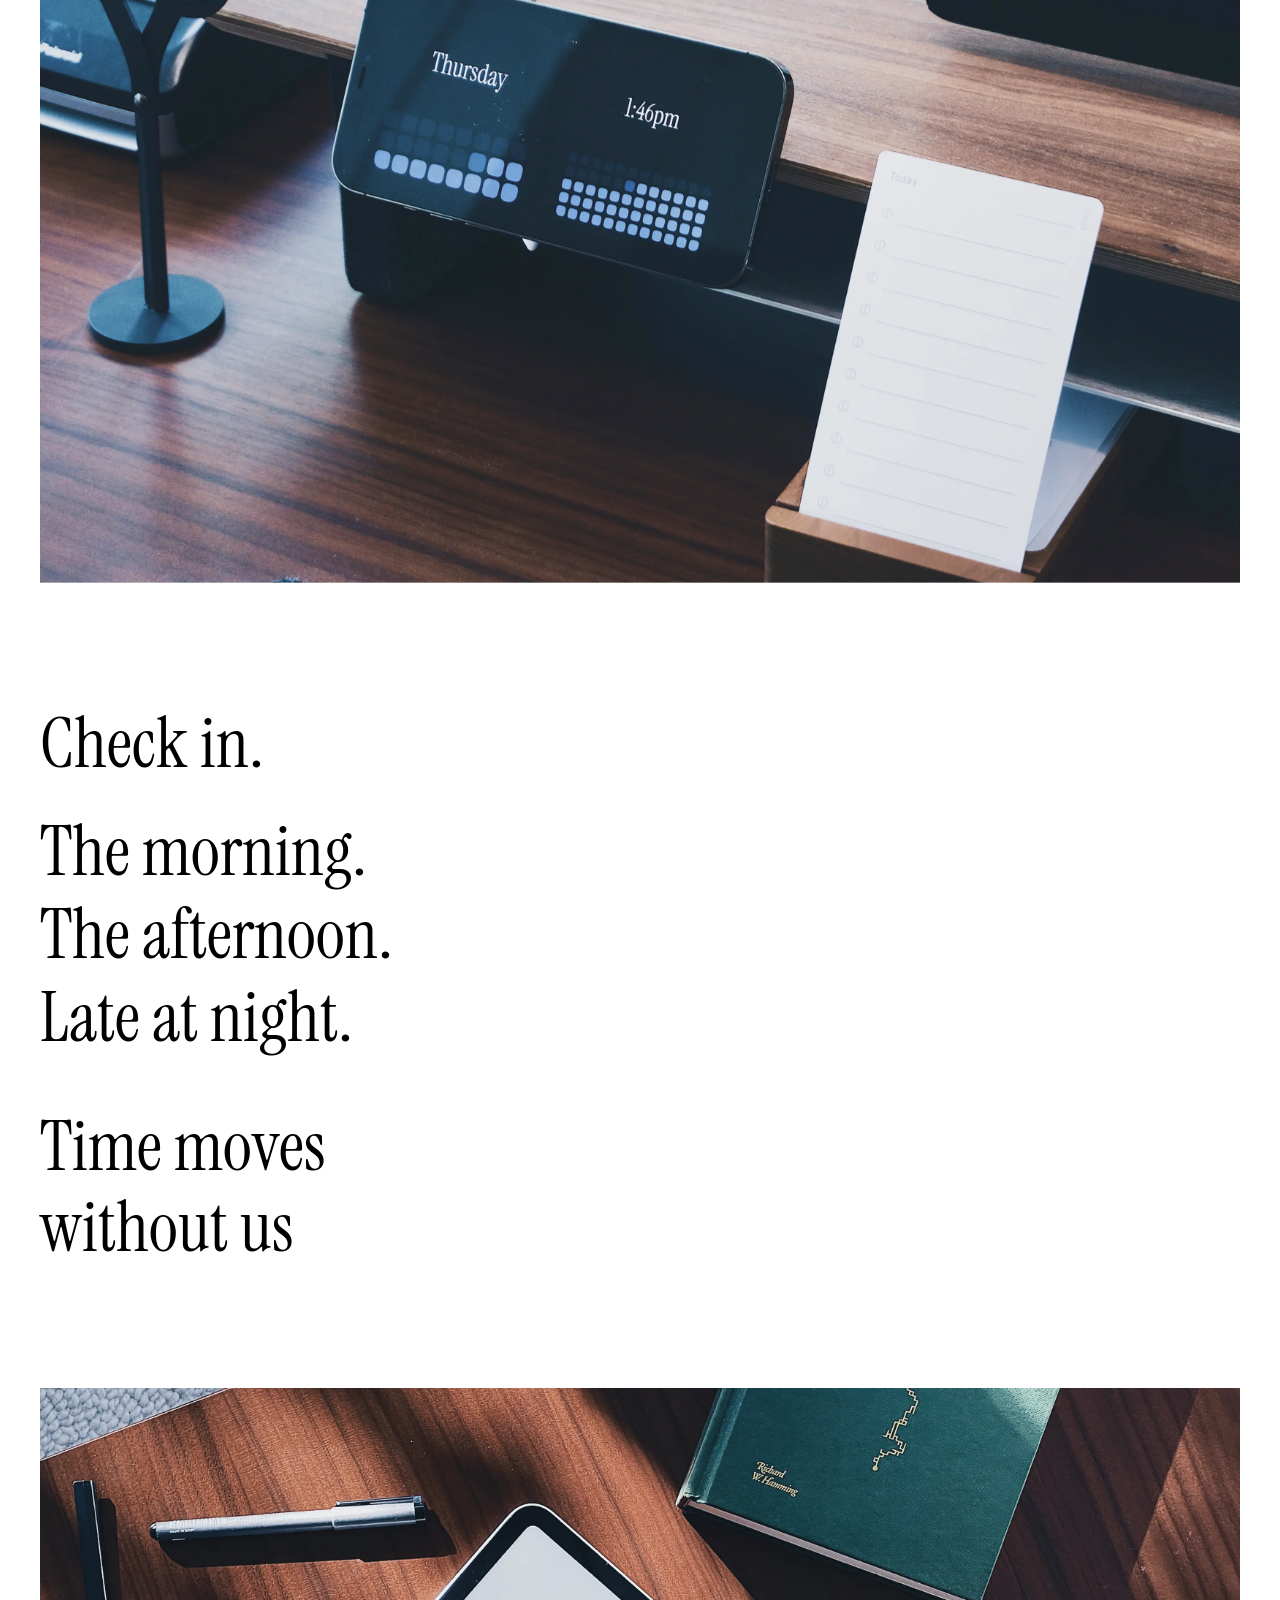
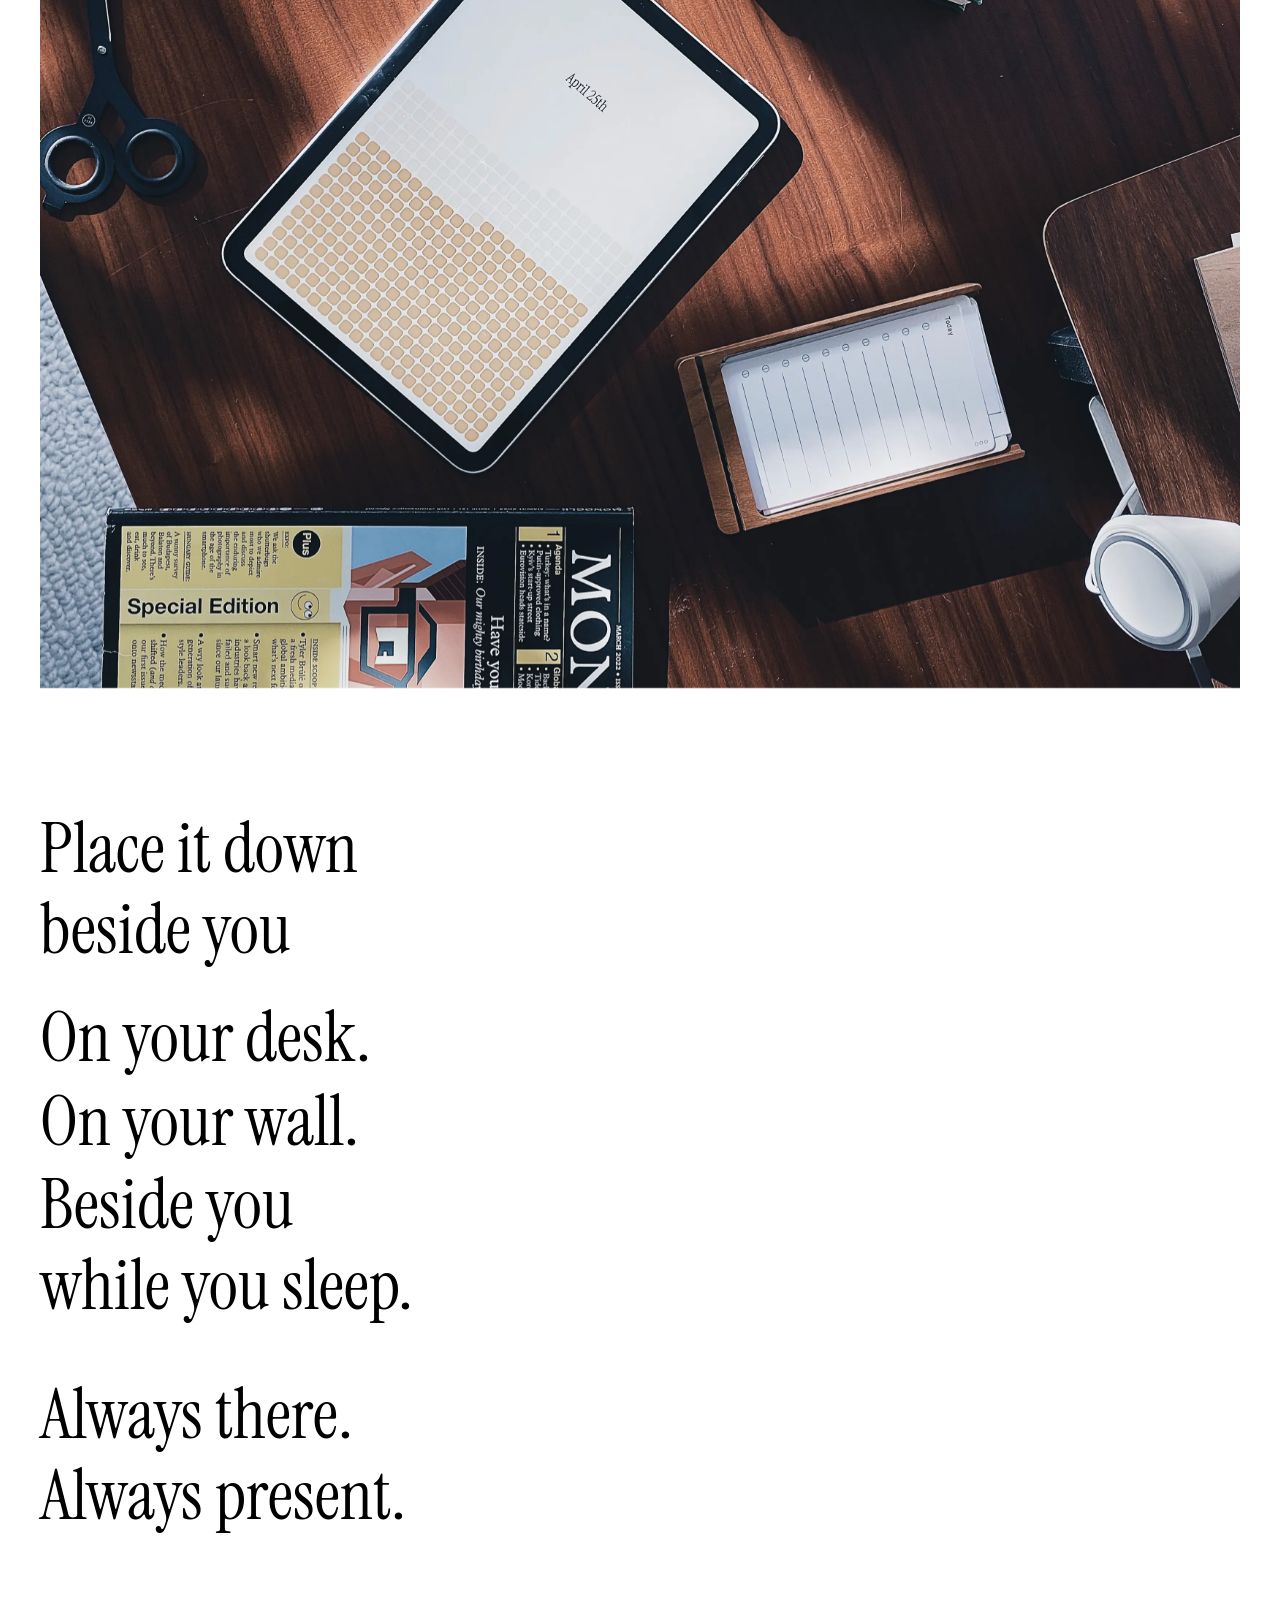
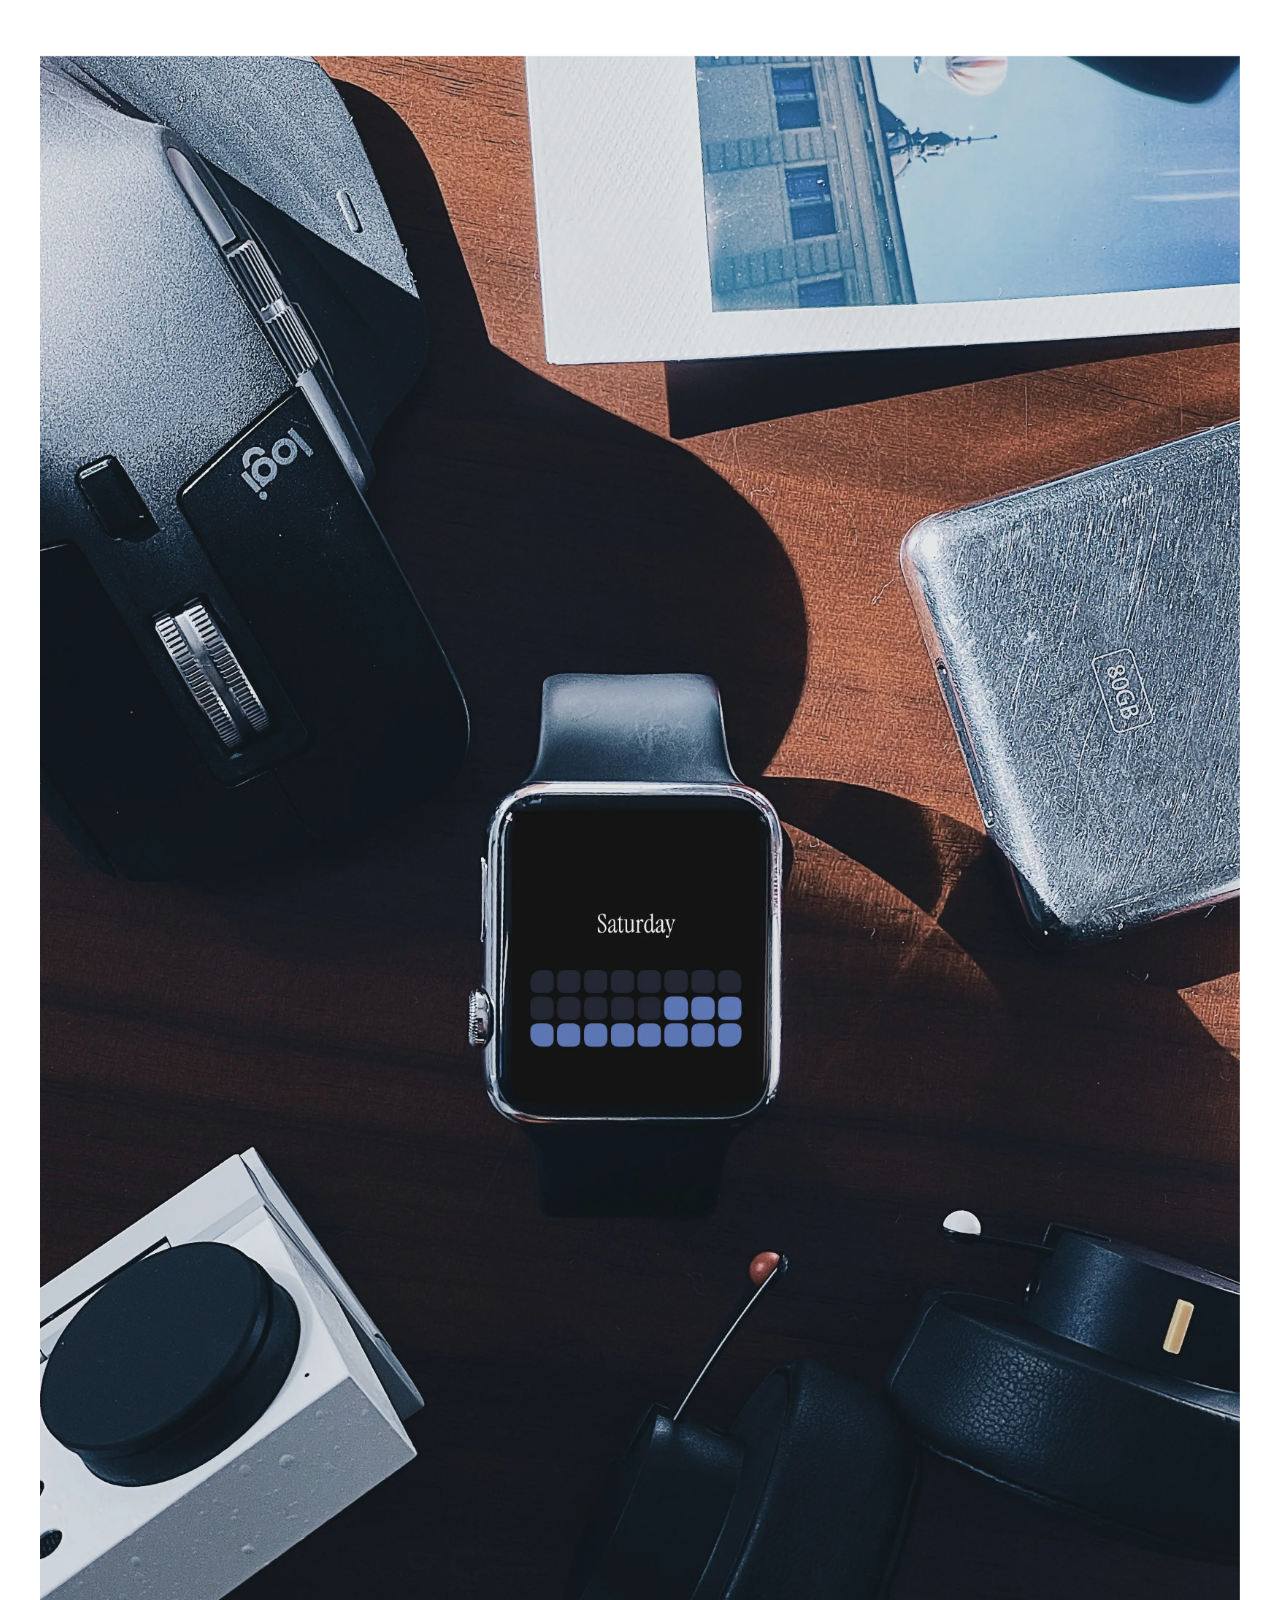
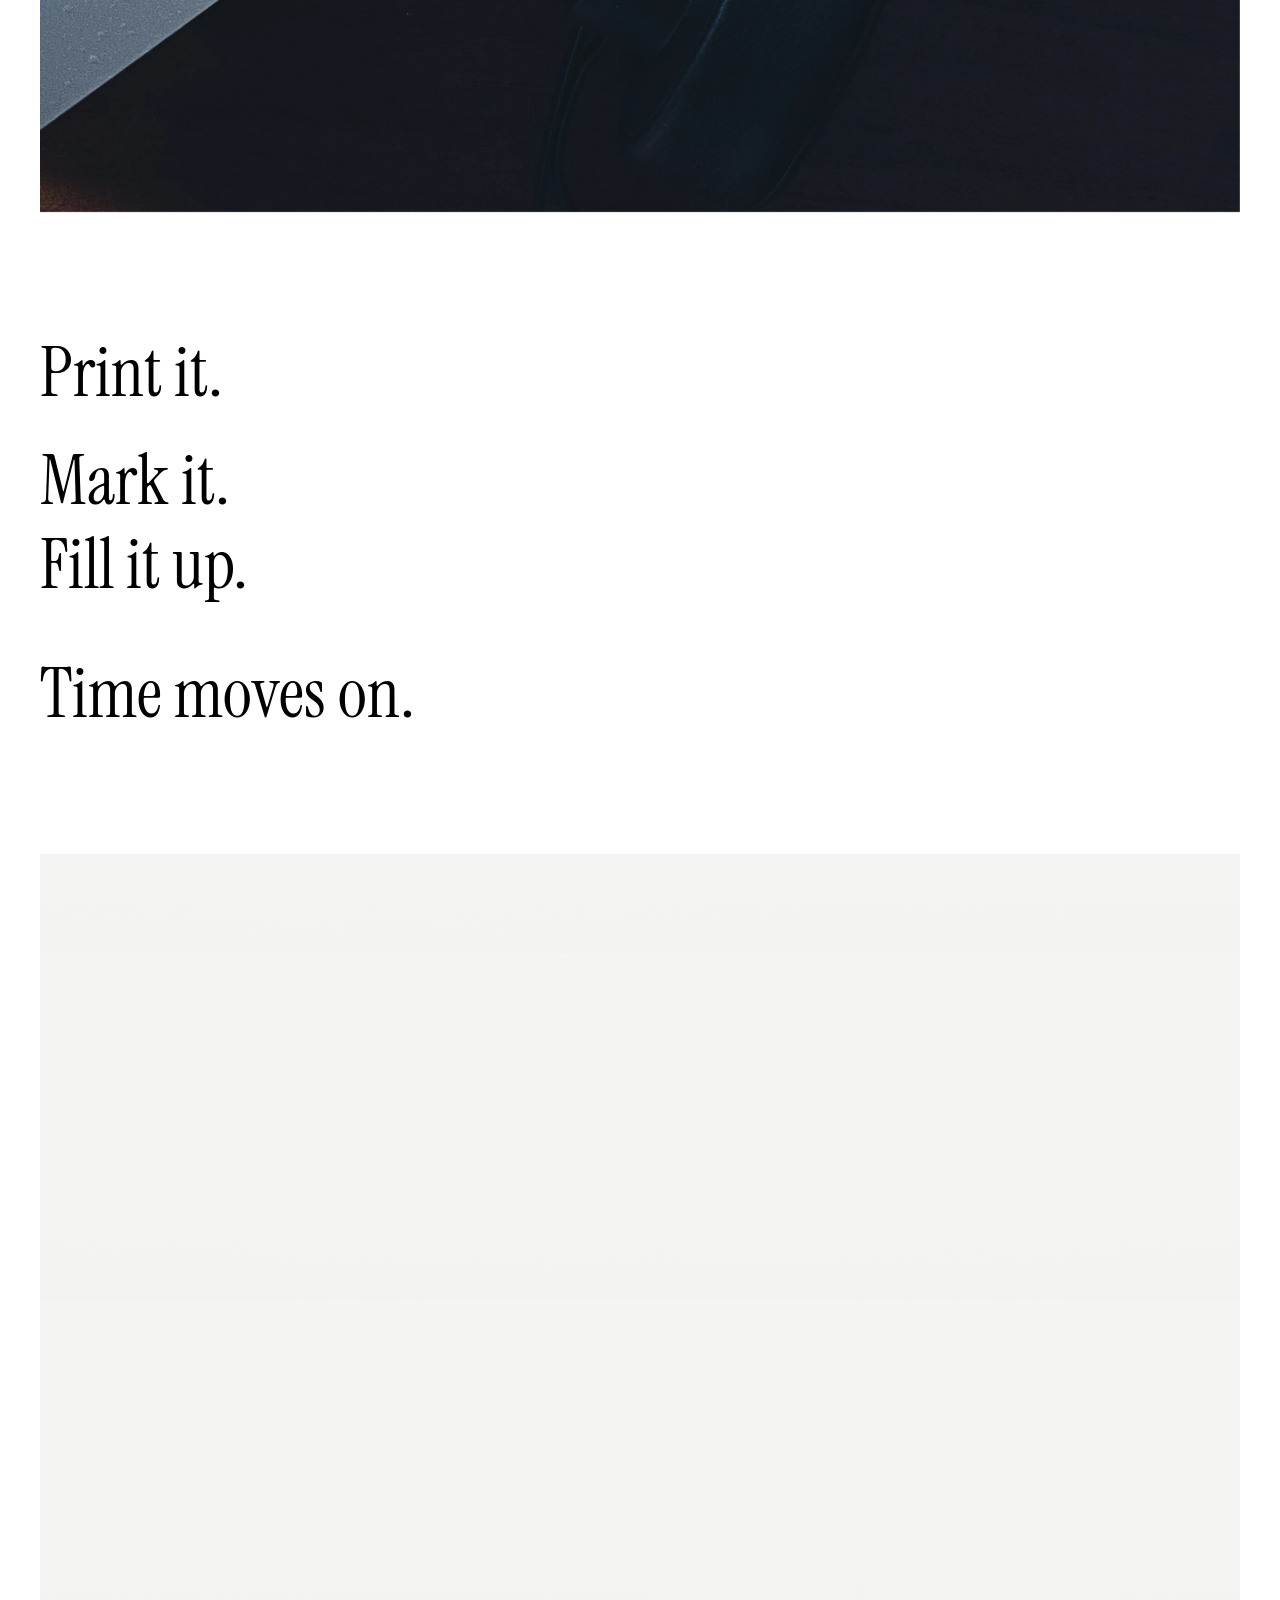
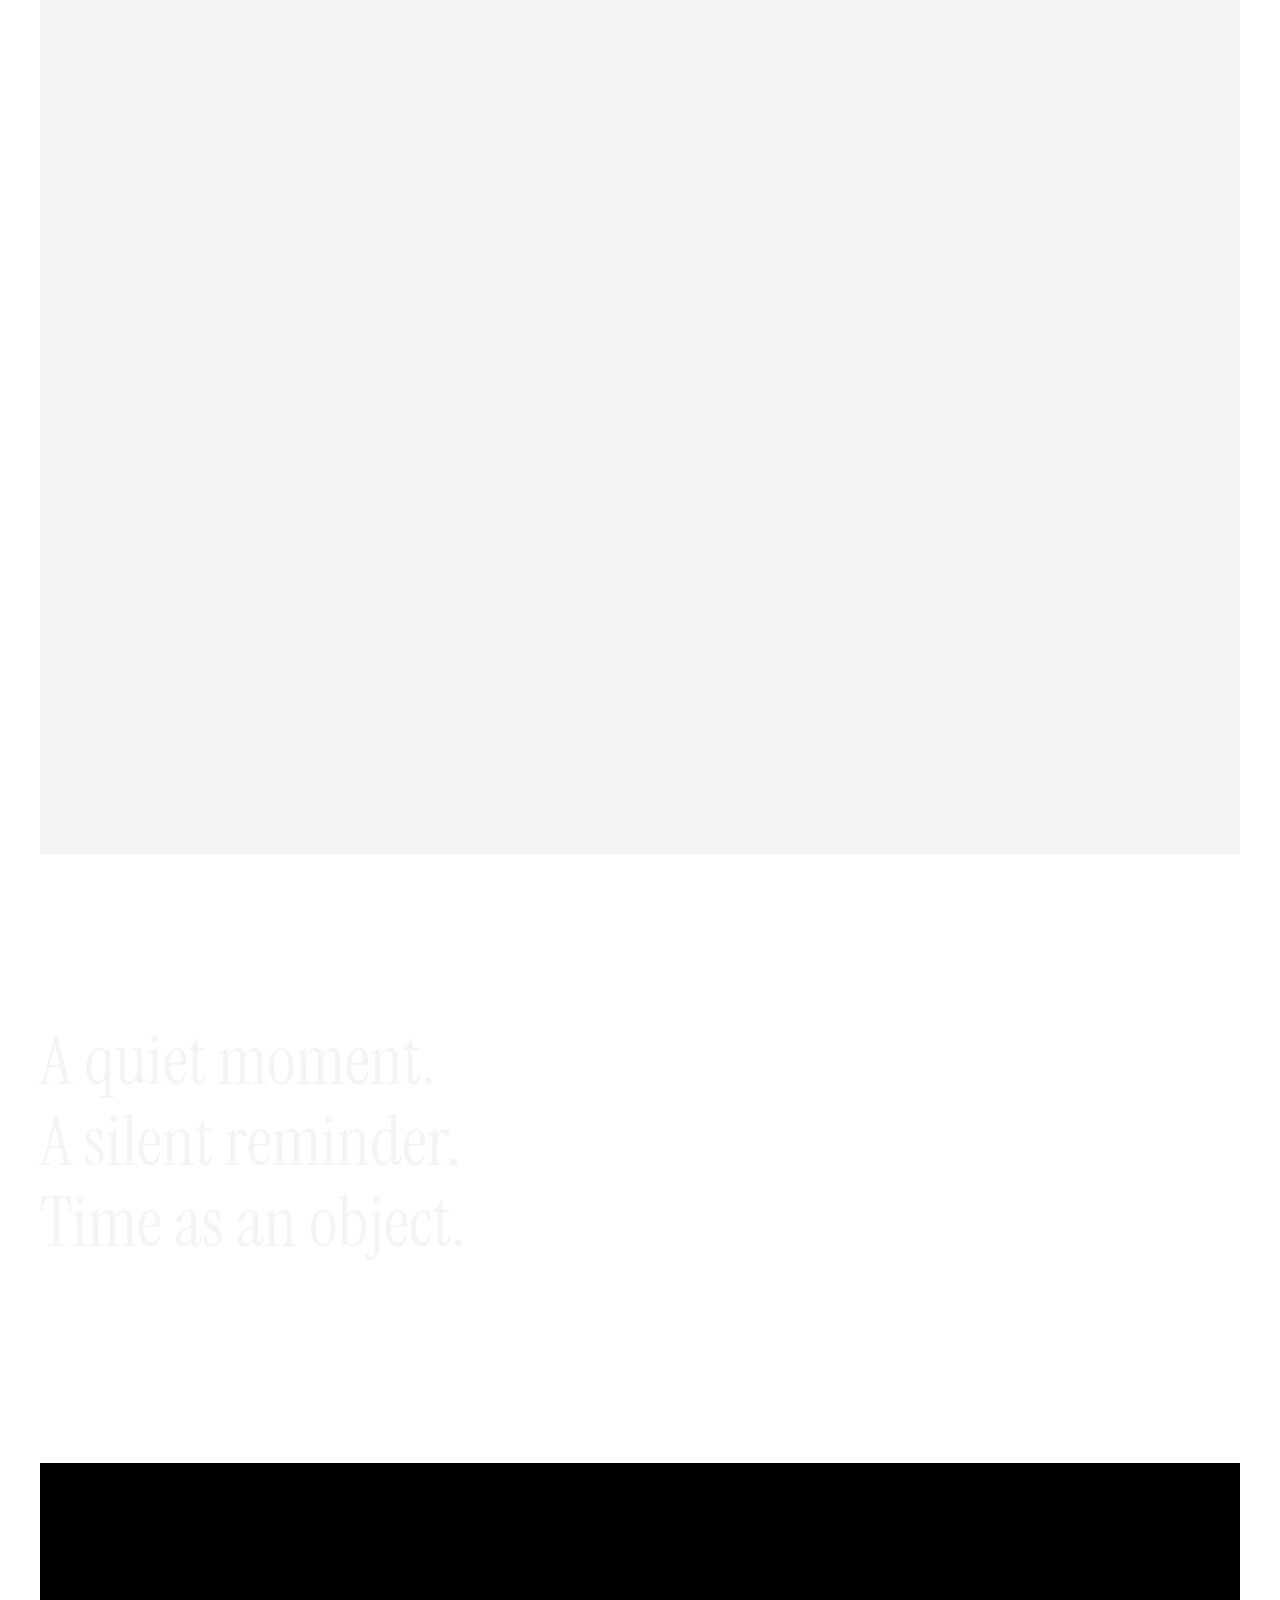
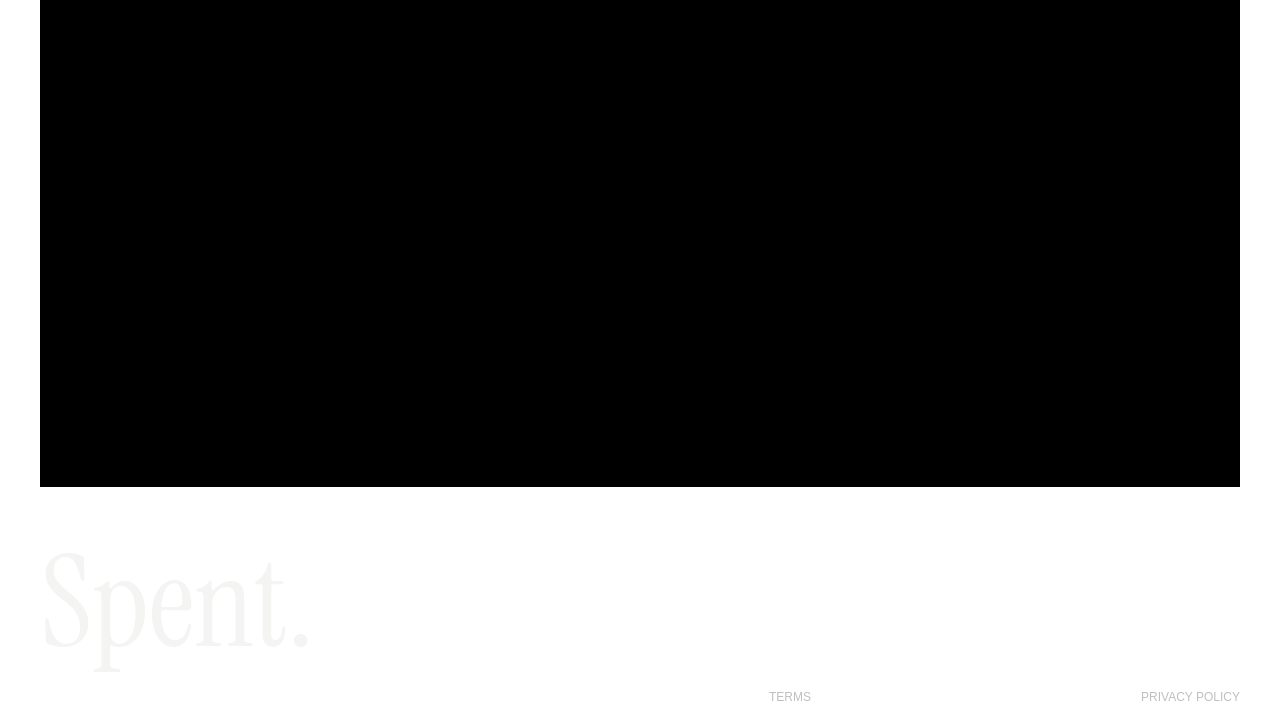
==== commit 0446e8a5: "Improve site SEO with meta tags, Open Graph, JSON-LD, and sitemap. Co-authored-by: Cursor <cursorage" ====
--- a/index.html
+++ b/index.html
@@ -3,8 +3,59 @@
 <head>
     <meta charset="UTF-8">
     <meta name="viewport" content="width=device-width, initial-scale=1.0">
-    <title>Spent.</title>
-    <meta name="description" content="A day. A year. A life.">
+    <title>Spent — Minimal time app for iPhone | Day, year, life</title>
+    <meta name="description" content="Spent is a calm, minimal iOS app — a mindful grid of dots for your day, year, and life. Widgets, Apple Watch, print. An object about time, not another feed.">
+    <meta name="keywords" content="Spent, time app, iPhone, iOS, Apple Watch, widget, minimal, mindful, calm, focus, life, day, year, grid, dots, countdown, analog, journal, print, object, clock, StudioStudio">
+    <meta name="author" content="StudioStudio">
+    <meta name="robots" content="index, follow">
+    <link rel="canonical" href="https://studiostudio.store/">
+    <meta name="theme-color" content="#ffffff">
+    <meta name="apple-itunes-app" content="app-id=6762966405">
+    <meta property="og:type" content="website">
+    <meta property="og:site_name" content="Spent">
+    <meta property="og:title" content="Spent — A day. A year. A life.">
+    <meta property="og:description" content="A calm, minimal iOS app that visualises your day, year, and life as a grid of dots. Widgets, Apple Watch, and print.">
+    <meta property="og:url" content="https://studiostudio.store/">
+    <meta property="og:image" content="https://studiostudio.store/images/hero.webp">
+    <meta property="og:image:alt" content="Spent on iPhone, on a wooden desk with everyday objects">
+    <meta name="twitter:card" content="summary_large_image">
+    <meta name="twitter:title" content="Spent — A day. A year. A life.">
+    <meta name="twitter:description" content="A calm, minimal iOS app that visualises your day, year, and life as a grid of dots.">
+    <meta name="twitter:image" content="https://studiostudio.store/images/hero.webp">
+    <script type="application/ld+json">
+    {
+        "@context": "https://schema.org",
+        "@graph": [
+            {
+                "@type": "WebSite",
+                "name": "Spent",
+                "url": "https://studiostudio.store/",
+                "description": "A calm, minimal iOS app — a mindful grid of dots for your day, year, and life.",
+                "publisher": {
+                    "@type": "Organization",
+                    "name": "StudioStudio"
+                }
+            },
+            {
+                "@type": "SoftwareApplication",
+                "name": "Spent",
+                "operatingSystem": "iOS",
+                "applicationCategory": "LifestyleApplication",
+                "description": "A minimal time app for iPhone and Apple Watch. Visualise your day, year, and life as a grid of dots. Home screen widgets and print.",
+                "downloadUrl": "https://apps.apple.com/app/id6762966405",
+                "offers": {
+                    "@type": "Offer",
+                    "url": "https://apps.apple.com/app/id6762966405"
+                },
+                "author": {
+                    "@type": "Person",
+                    "name": "Zakary Kinnaird"
+                },
+                "keywords": "clock, mindful, focus, widget, calm, minimal, object, print, countdown, grid, dots, life, analog, journal, time, Apple Watch"
+            }
+        ]
+    }
+    </script>
     <link rel="preconnect" href="https://fonts.googleapis.com">
     <link rel="preconnect" href="https://fonts.gstatic.com" crossorigin>
     <link href="https://fonts.googleapis.com/css2?family=Inter:wght@500;600&display=swap" rel="stylesheet">
